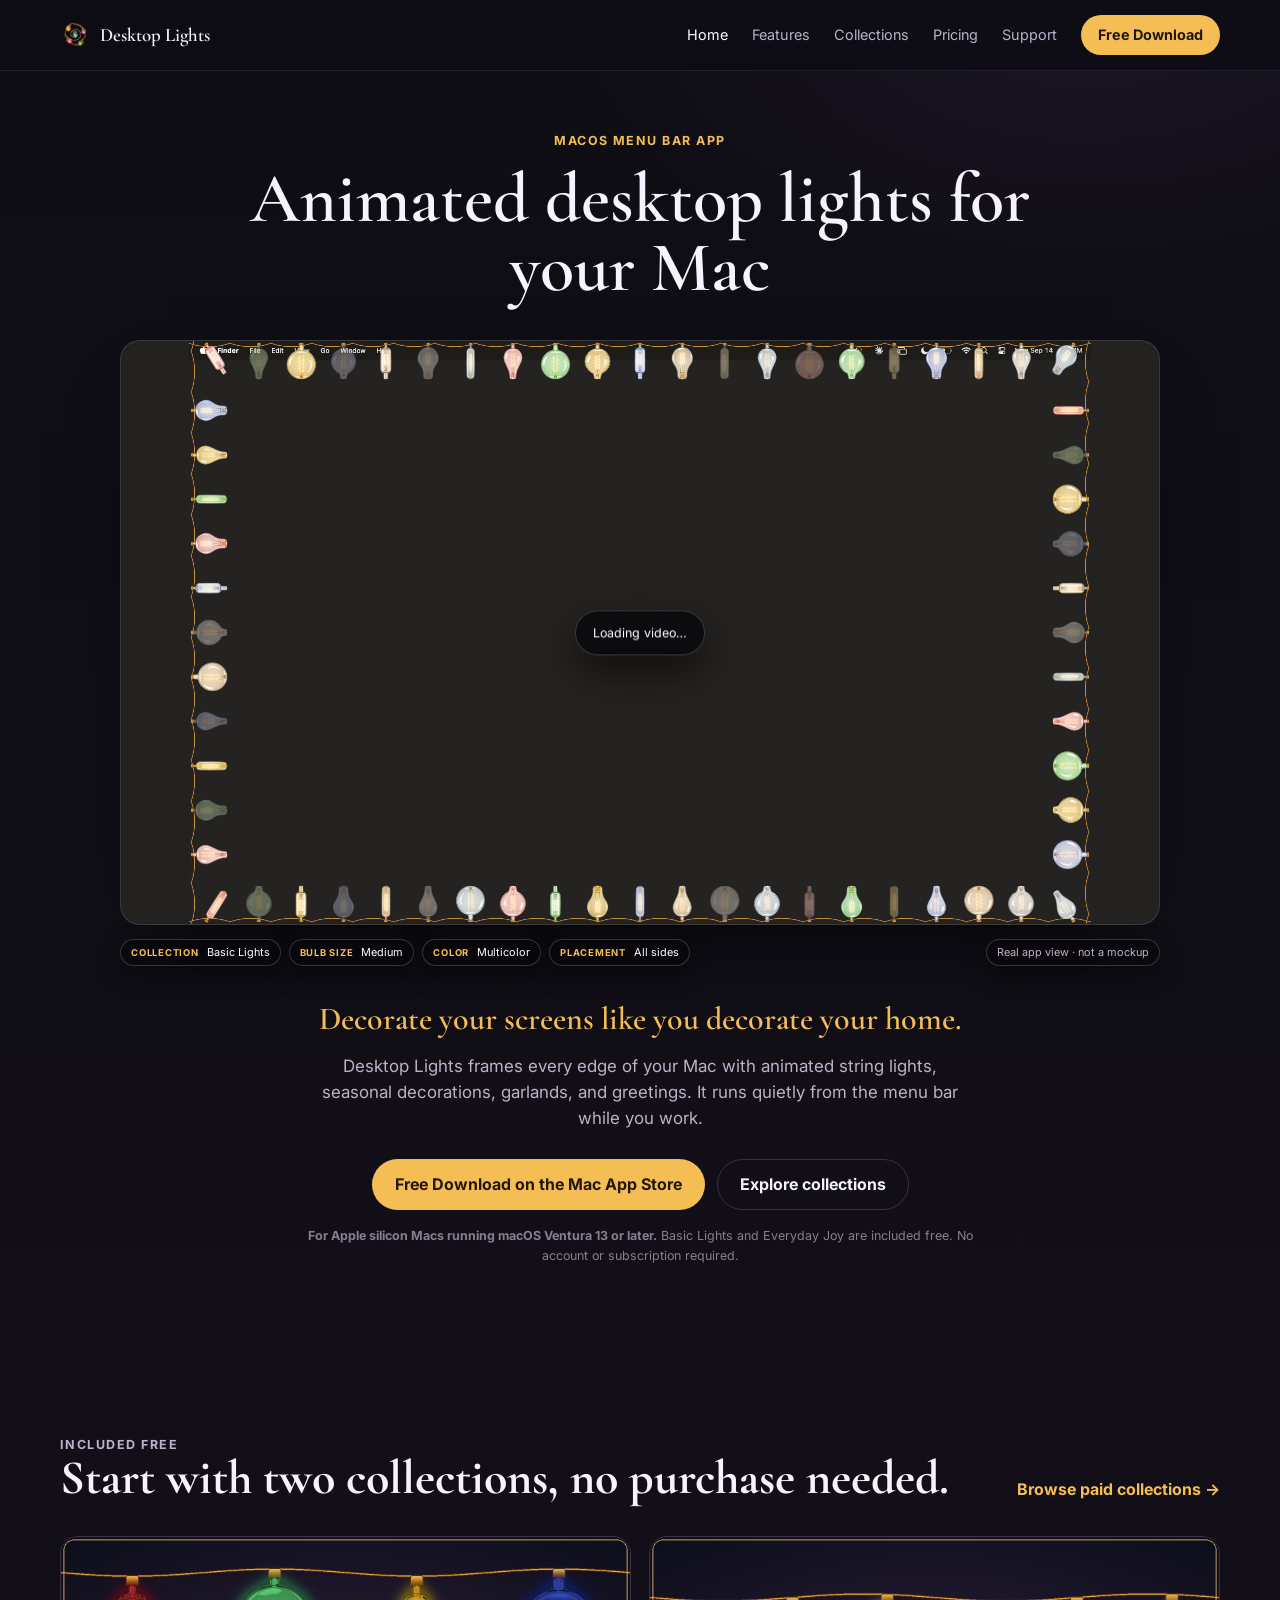
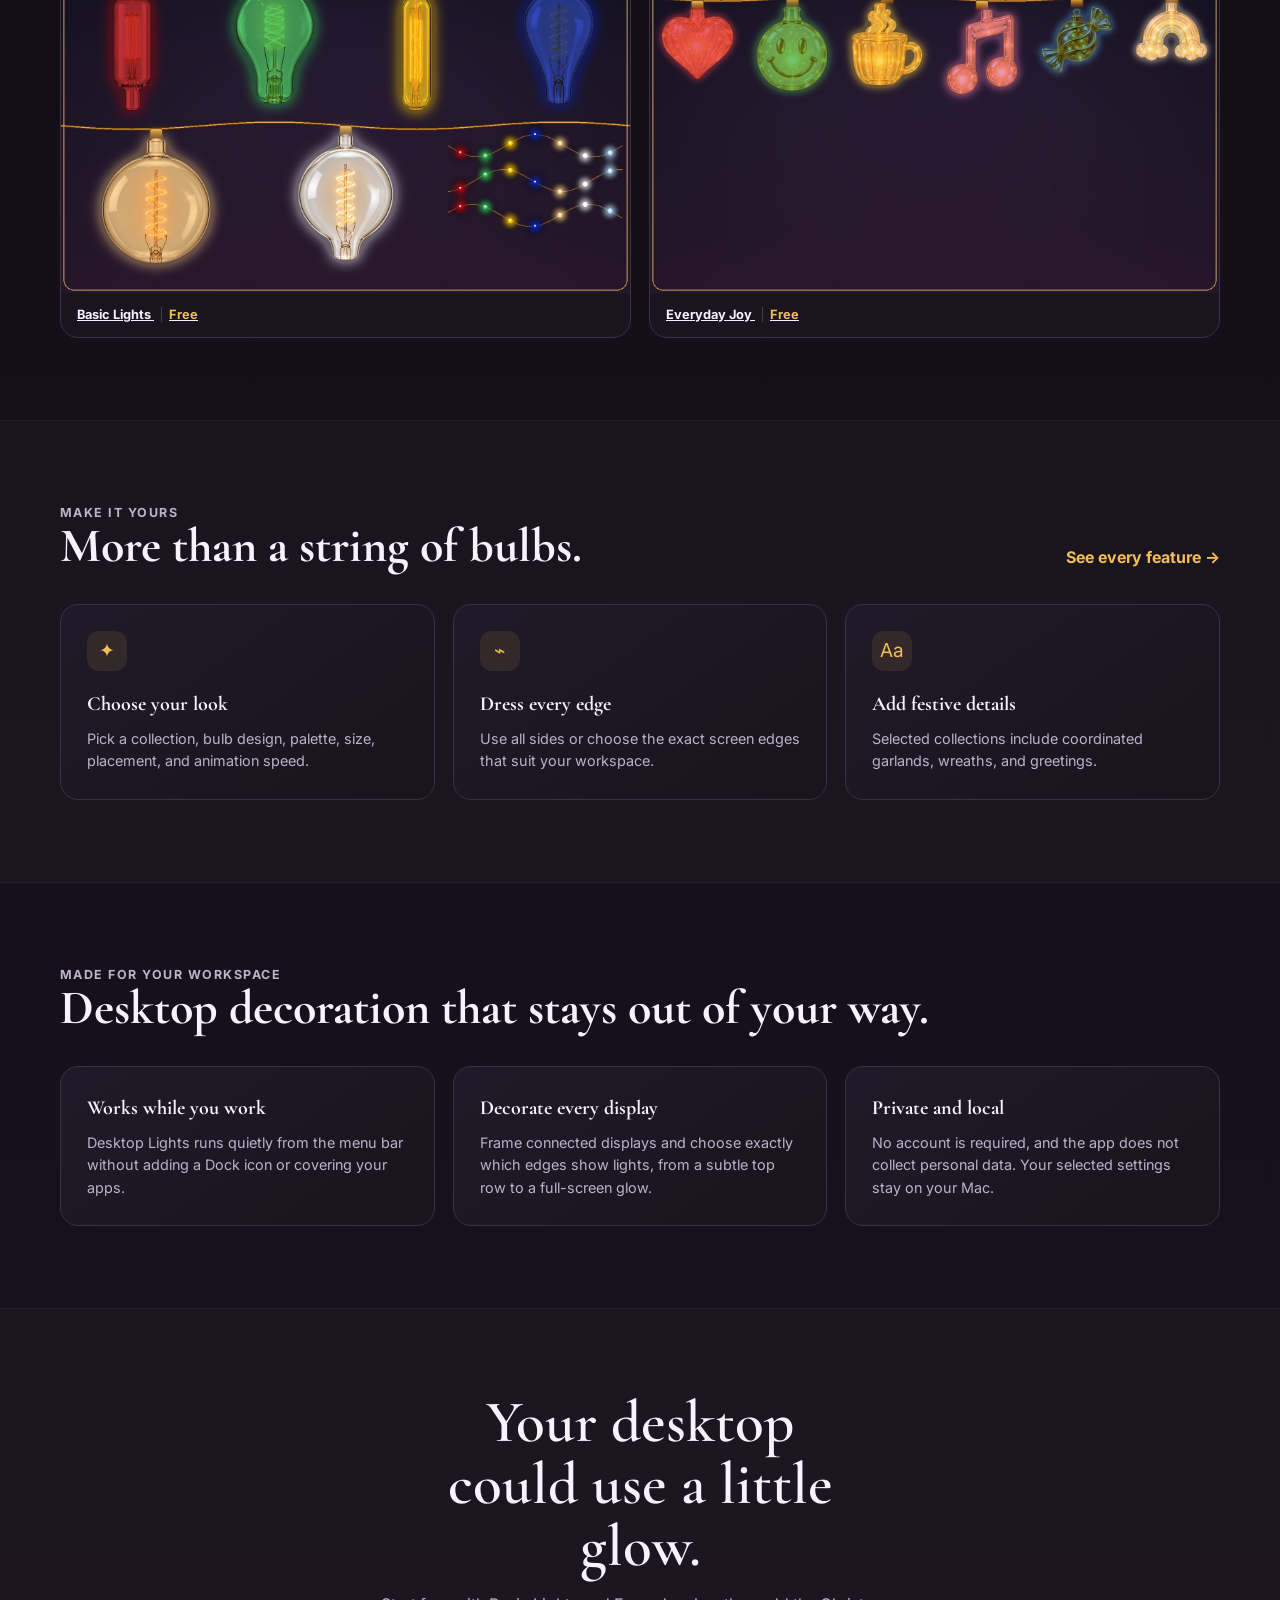
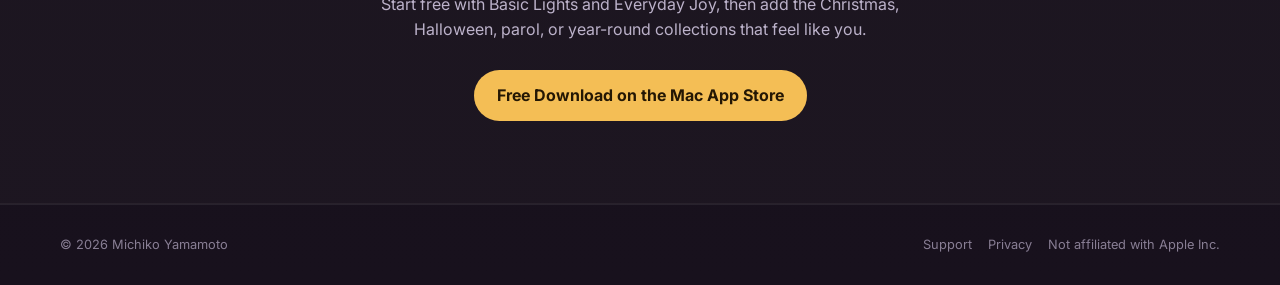
==== index.html @ 7ca9181d "Add files via upload" ====
<!doctype html><html lang="en"><head><meta charset="utf-8"><meta name="viewport" content="width=device-width,initial-scale=1"><link rel="icon" type="image/png" sizes="64x64" href="images/favicon.png?v=2"><link rel="apple-touch-icon" sizes="512x512" href="images/apple-touch-icon.png?v=2"><title>Desktop Lights for Mac — Animated String Lights</title><meta name="description" content="Add animated string lights, holiday decorations, garlands, and greetings to every edge of your Mac. Free on the Mac App Store."><link rel="canonical" href="https://astronomiku.github.io/desktoplights/"><meta property="og:type" content="website"><meta property="og:site_name" content="Desktop Lights"><meta property="og:title" content="Desktop Lights for Mac — Animated String Lights"><meta property="og:description" content="Decorate every edge of your Mac with animated lights, seasonal collections, garlands, and greetings."><meta property="og:url" content="https://astronomiku.github.io/desktoplights/"><meta property="og:image" content="https://astronomiku.github.io/desktoplights/images/marketing/hero-poster.jpg"><meta property="og:image:alt" content="Desktop Lights decorating the edges of a Mac display"><meta name="twitter:card" content="summary_large_image"><meta name="twitter:title" content="Desktop Lights for Mac"><meta name="twitter:description" content="Animated string lights and seasonal decorations for every edge of your Mac."><meta name="twitter:image" content="https://astronomiku.github.io/desktoplights/images/marketing/hero-poster.jpg"><link rel="preconnect" href="https://fonts.googleapis.com"><link rel="preconnect" href="https://fonts.gstatic.com" crossorigin><link href="https://fonts.googleapis.com/css2?family=Cormorant+Garamond:wght@500;600;700&family=Inter:wght@400;600;700&display=swap" rel="stylesheet"><link rel="stylesheet" href="css/site.css"><script type="application/ld+json">{"@context":"https://schema.org","@graph":[{"@type":"WebSite","@id":"https://astronomiku.github.io/desktoplights/#website","url":"https://astronomiku.github.io/desktoplights/","name":"Desktop Lights","description":"Animated desktop decorations for Mac"},{"@type":"SoftwareApplication","@id":"https://astronomiku.github.io/desktoplights/#app","name":"Desktop Lights","url":"https://astronomiku.github.io/desktoplights/","downloadUrl":"https://apps.apple.com/app/6809770698","applicationCategory":"UtilitiesApplication","applicationSubCategory":"Desktop customization","operatingSystem":"macOS 13.0 or later on Apple silicon","description":"A macOS menu bar app that decorates every edge of your display with animated string lights, seasonal collections, garlands, and greetings.","image":"https://astronomiku.github.io/desktoplights/images/apple-touch-icon.png","author":{"@type":"Person","name":"Michiko Yamamoto"},"offers":{"@type":"Offer","price":"0","priceCurrency":"USD","availability":"https://schema.org/InStock"},"featureList":["Animated string lights","Christmas and Halloween collections","Filipino parol decorations","Garlands and greetings","Multiple display support","Custom colors, sizes, placement, and animation"]}]}</script></head><body>
<header class="header"><nav class="wrap nav"><a class="brand" href="index.html">Desktop Lights</a><div class="nav-links"><a aria-current="page" href="index.html">Home</a><a href="features.html">Features</a><a href="collections.html">Collections</a><a href="pricing.html">Pricing</a><a href="support.html">Support</a><a class="nav-buy" href="https://apps.apple.com/app/6809770698" target="_blank" rel="noopener">Free Download</a></div></nav></header>
<main><section class="hero hero-simple"><div class="wrap"><div class="hero-heading"><p class="kicker">macOS menu bar app</p><h1>Animated desktop lights for your Mac</h1></div><div class="hero-screen hero-screen-wide hero-video-cover" data-hero-trigger role="button" tabindex="-1" aria-disabled="true" aria-busy="true" aria-label="Play the Desktop Lights for Mac video"><video class="hero-video" playsinline preload="auto" poster="images/marketing/basiclights-cover.png"><source src="videos/desktop-lights-reel.mp4" type="video/mp4"></video><span class="hero-loading" data-video-loading role="status">Loading video…</span><span class="hero-play" data-video-play aria-hidden="true"><b>▶</b><em>Play video</em></span></div><div class="hero-caption-row"><div class="hero-video-meta" aria-label="Displayed configuration"><span><strong>Collection</strong> Basic Lights</span><span><strong>Bulb size</strong> Medium</span><span><strong>Color</strong> Multicolor</span><span><strong>Placement</strong> All sides</span></div><span class="hero-real-view">Real app view · not a mockup</span></div><div class="hero-details"><p class="tagline">Decorate your screens like you decorate your home.</p><p class="lede">Desktop Lights frames every edge of your Mac with animated string lights, seasonal decorations, garlands, and greetings. It runs quietly from the menu bar while you work.</p><div class="actions"><a class="button primary" href="https://apps.apple.com/app/6809770698" target="_blank" rel="noopener">Free Download on the Mac App Store</a><a class="button" href="collections.html">Explore collections</a></div><p class="micro"><strong>For Apple silicon Macs running macOS Ventura 13 or later.</strong> Basic Lights and Everyday Joy are included free. No account or subscription required.</p></div></div></section>
<section class="section"><div class="wrap"><div class="section-head"><div><p class="kicker">Included free</p><h2>Start with two collections, no purchase needed.</h2></div><a class="text-link" href="collections.html">Browse paid collections →</a></div><div class="showcase-row two"><a class="showcase" href="pricing.html"><span class="showcase-media"><img src="images/showcases/basic-lights.jpg" alt="Basic Lights collection"></span><span class="showcase-label">Basic Lights <em>Free</em></span></a><a class="showcase" href="pricing.html"><span class="showcase-media"><img src="images/showcases/everyday-joy.jpg" alt="Everyday Joy collection"></span><span class="showcase-label">Everyday Joy <em>Free</em></span></a></div></div></section>
<section class="section alt"><div class="wrap"><div class="section-head"><div><p class="kicker">Make it yours</p><h2>More than a string of bulbs.</h2></div><a class="text-link" href="features.html">See every feature →</a></div><div class="feature-grid"><article class="feature"><div class="feature-icon">✦</div><h3>Choose your look</h3><p>Pick a collection, bulb design, palette, size, placement, and animation speed.</p></article><article class="feature"><div class="feature-icon">⌁</div><h3>Dress every edge</h3><p>Use all sides or choose the exact screen edges that suit your workspace.</p></article><article class="feature"><div class="feature-icon">Aa</div><h3>Add festive details</h3><p>Selected collections include coordinated garlands, wreaths, and greetings.</p></article></div></div></section>
<section class="section"><div class="wrap"><div class="section-head"><div><p class="kicker">Made for your workspace</p><h2>Desktop decoration that stays out of your way.</h2></div></div><div class="feature-grid"><article class="feature"><h3>Works while you work</h3><p>Desktop Lights runs quietly from the menu bar without adding a Dock icon or covering your apps.</p></article><article class="feature"><h3>Decorate every display</h3><p>Frame connected displays and choose exactly which edges show lights, from a subtle top row to a full-screen glow.</p></article><article class="feature"><h3>Private and local</h3><p>No account is required, and the app does not collect personal data. Your selected settings stay on your Mac.</p></article></div></div></section><section class="section alt closing"><div class="wrap"><h2>Your desktop could use a little glow.</h2><p>Start free with Basic Lights and Everyday Joy, then add the Christmas, Halloween, parol, or year-round collections that feel like you.</p><div class="actions"><a class="button primary" href="https://apps.apple.com/app/6809770698" target="_blank" rel="noopener">Free Download on the Mac App Store</a></div></div></section></main>
<div class="lightbox" data-lightbox hidden><div class="lightbox-backdrop" data-lightbox-close></div><div class="lightbox-inner"><button type="button" class="lightbox-close" data-lightbox-close aria-label="Close video">✕</button><video class="lightbox-video" controls loop playsinline poster="images/marketing/hero-poster.jpg"><source src="videos/desktop-lights-reel.mp4" type="video/mp4"></video></div></div>
<footer class="footer"><div class="wrap footer-inner"><span>© 2026 Michiko Yamamoto</span><div class="footer-links"><a href="support.html">Support</a><a href="privacy.html">Privacy</a><span>Not affiliated with Apple Inc.</span></div></div></footer><script src="js/site.js"></script></body></html>
---- css/site.css ----
:root{--bg:#0e0d14;--panel:#18151f;--panel2:#211a29;--line:#3b3044;--text:#f7f2ff;--muted:#bcb2ca;--faint:#887e94;--gold:#f4be55;--pink:#ef8ca6;--mint:#78dfbd;--serif:"Cormorant Garamond",Georgia,serif;--sans:"Inter",-apple-system,BlinkMacSystemFont,"Segoe UI",sans-serif}
*{box-sizing:border-box}html{scroll-behavior:smooth}body{margin:0;background:radial-gradient(800px 450px at 85% 0,#34214266,transparent 65%),linear-gradient(180deg,#0e0d14,#18111d);color:var(--text);font-family:var(--sans);line-height:1.55;-webkit-font-smoothing:antialiased}a{color:inherit}.wrap{width:min(1160px,calc(100% - 40px));margin:auto}
.header{position:sticky;top:0;z-index:20;background:#0e0d14e8;border-bottom:1px solid #ffffff14;backdrop-filter:blur(16px)}.nav{height:70px;display:flex;align-items:center;gap:28px}.brand{display:inline-flex;align-items:center;margin-right:auto;font:600 1.18rem var(--serif);text-decoration:none}.brand::before{content:"";display:inline-block;width:30px;height:30px;margin-right:10px;flex:none;background:url("../images/favicon.png") center/contain no-repeat}.nav-links{display:flex;gap:24px;align-items:center}.nav-links a{text-decoration:none;color:var(--muted);font-size:.9rem}.nav-links a:hover,.nav-links a[aria-current=page]{color:#fff}.nav-buy{padding:9px 17px;border-radius:999px;background:var(--gold);color:#231704!important;font-weight:700}
.hero{padding:64px 0 84px}.hero-grid{display:grid;grid-template-columns:1fr 1.05fr;gap:min(6vw,64px);align-items:center}.hero-copy{max-width:520px}.hero-copy h1{font-size:clamp(2.6rem,5vw,4.4rem)}.hero-copy .tagline{margin:20px 0 18px}.hero-copy .lede{margin:0}.hero-copy .actions{justify-content:flex-start}.hero-screen-col{display:flex;flex-direction:column;align-items:center;gap:14px}.hero-screen{position:relative;overflow:hidden;border:1px solid #ffffff1c;border-radius:20px;background:#151319;box-shadow:0 38px 90px -52px #000;aspect-ratio:16/9;width:100%;cursor:pointer}.hero-screen:hover{box-shadow:0 38px 90px -52px #000,0 0 0 2px #f4be5560}.hero-video{display:block;width:100%;height:100%;object-fit:cover}.hero-expand{position:absolute;bottom:14px;right:14px;width:36px;height:36px;border-radius:50%;background:#000000a3;border:1px solid #ffffff30;color:#fff;display:grid;place-items:center;font-size:1.05rem;opacity:.88;transition:opacity .2s,transform .2s}.hero-screen:hover .hero-expand{opacity:1;transform:scale(1.08)}.lightbox{position:fixed;inset:0;z-index:80;display:flex;align-items:center;justify-content:center;padding:24px}.lightbox[hidden]{display:none}.lightbox-backdrop{position:absolute;inset:0;background:#05040ae3;backdrop-filter:blur(3px)}.lightbox-inner{position:relative;z-index:1;width:min(94vw,1140px)}.lightbox-video{display:block;width:100%;aspect-ratio:16/9;border-radius:18px;box-shadow:0 50px 120px -40px #000;background:#000}.lightbox-close{position:absolute;top:12px;right:12px;z-index:2;width:38px;height:38px;border-radius:50%;border:1px solid #ffffff30;background:#000000b0;color:#fff;font-size:1.05rem;cursor:pointer;display:grid;place-items:center}.lightbox-close:hover{border-color:#f4be5560}.hero-reveal{margin:0;text-align:center;color:var(--gold);font:600 clamp(1.1rem,2.4vw,1.55rem)/1.3 var(--serif);opacity:0;transform:translateY(10px);animation:heroRevealIn .7s ease forwards}.hero-reveal-top{animation-delay:.3s}.hero-reveal-bottom{animation-delay:1.3s}@keyframes heroRevealIn{to{opacity:1;transform:translateY(0)}}.hero-simple{padding:60px 0 88px}.hero-heading{text-align:center;max-width:900px;margin:0 auto 38px}.hero .hero-heading h1{font-size:clamp(2.7rem,5.5vw,4.7rem)}.hero-screen-wide{width:min(100%,1040px);margin:0 auto}.hero-details{max-width:760px;margin:34px auto 0;text-align:center}.hero-details .tagline{max-width:none;margin:0 0 14px}.hero-details .lede{margin:0 auto}.hero-details .micro{max-width:680px;margin:16px auto 0}.hero-video-cover{cursor:default;background:#232220 url("../images/marketing/basiclights-cover.png") center/contain no-repeat}.hero-video-cover.video-ready{cursor:pointer}.hero-video-cover .hero-video{opacity:0;object-fit:contain;background:transparent}.hero-caption-row{display:flex;align-items:center;justify-content:space-between;gap:14px;width:min(100%,1040px);margin:14px auto 0}.hero-video-meta{display:flex;align-items:center;gap:8px;flex-wrap:wrap}.hero-video-meta span,.hero-real-view{padding:7px 10px;border:1px solid #ffffff2e;border-radius:999px;background:#09080cbd;box-shadow:0 8px 24px #0006;color:#fff;font-size:.68rem;line-height:1;backdrop-filter:blur(10px)}.hero-video-meta strong{margin-right:5px;color:var(--gold);font-size:.59rem;letter-spacing:.08em;text-transform:uppercase}.hero-real-view{flex:none;color:var(--muted)}.hero-loading,.hero-play{position:absolute;left:50%;top:50%;z-index:3;transform:translate(-50%,-50%);display:flex;align-items:center;gap:10px;padding:12px 17px;border:1px solid #ffffff30;border-radius:999px;background:#09080cdb;color:#fff;box-shadow:0 16px 42px #0009;backdrop-filter:blur(12px)}.hero-loading{font-size:.78rem}.hero-play{opacity:0;pointer-events:none;transition:opacity .25s,transform .25s}.hero-play b{display:grid;place-items:center;width:31px;height:31px;border-radius:50%;background:var(--gold);color:#241704;font-size:.8rem;padding-left:2px}.hero-play em{font-style:normal;font-size:.82rem;font-weight:700}.hero-video-cover.video-ready .hero-loading{opacity:0;pointer-events:none}.hero-video-cover.video-ready .hero-play{opacity:1}.hero-video-cover.video-ready:hover .hero-play{transform:translate(-50%,-50%) scale(1.05)}.kicker{margin:0 0 14px;color:var(--gold);font-size:.78rem;font-weight:700;letter-spacing:.12em;text-transform:uppercase}.hero h1,.page-hero h1{margin:0;font:600 clamp(3rem,7vw,5.6rem)/.98 var(--serif)}.tagline{max-width:25ch;margin:20px auto 18px;color:var(--gold);font:600 clamp(1.35rem,3vw,2rem)/1.2 var(--serif)}.lede{max-width:58ch;margin:0 auto;color:var(--muted);font-size:1.06rem}.actions{display:flex;justify-content:center;gap:12px;margin-top:28px;flex-wrap:wrap}.button{display:inline-flex;align-items:center;justify-content:center;padding:12px 22px;border:1px solid var(--line);border-radius:999px;text-decoration:none;font-weight:700}.button.primary{border-color:transparent;background:var(--gold);color:#241704}.button:hover{transform:translateY(-1px)}.micro{margin:13px 0 0;color:var(--faint);font-size:.78rem}
.trust{padding:0 0 78px}.trust-grid{display:grid;grid-template-columns:repeat(4,1fr);gap:1px;overflow:hidden;border:1px solid var(--line);border-radius:18px;background:var(--line)}.trust-item{padding:24px;background:#17141d}.trust-item strong{display:block;margin-bottom:5px;font-family:var(--serif);font-size:1.12rem}.trust-item span{color:var(--muted);font-size:.88rem}
.section{padding:82px 0}.section.alt{background:#ffffff05;border-block:1px solid #ffffff0c}.section-head{display:flex;justify-content:space-between;gap:30px;align-items:end;margin-bottom:34px}.section-head h2,.page-hero h1{font-family:var(--serif)}.section-head h2{margin:0;font-size:clamp(2rem,4vw,3rem);line-height:1}.section-head p{max-width:55ch;margin:0;color:var(--muted)}.text-link{color:var(--gold);font-weight:700;text-decoration:none;white-space:nowrap}
.feature-grid{display:grid;grid-template-columns:repeat(3,1fr);gap:18px}.feature{padding:26px;border:1px solid var(--line);border-radius:18px;background:linear-gradient(145deg,#201a28,#17141c)}.feature-icon{display:grid;place-items:center;width:40px;height:40px;margin-bottom:18px;border-radius:12px;background:#f4be5518;color:var(--gold);font-size:1.2rem}.feature h3{margin:0 0 8px;font-family:var(--serif);font-size:1.25rem}.feature p{margin:0;color:var(--muted);font-size:.9rem}
.feature-visuals{padding-top:28px}.visual-feature{display:grid;grid-template-columns:minmax(260px,.8fr) minmax(0,1.35fr);align-items:center;gap:clamp(28px,6vw,72px);margin-bottom:28px;padding:clamp(24px,4vw,46px);overflow:hidden;border:1px solid var(--line);border-radius:24px;background:linear-gradient(145deg,#211a29,#15131a)}.visual-feature.reverse{grid-template-columns:minmax(0,1.35fr) minmax(260px,.8fr);margin-top:28px;margin-bottom:0}.visual-copy h2,.visual-card h2{margin:0;font:600 clamp(1.8rem,3.5vw,3rem)/1.05 var(--serif)}.visual-copy>p:last-child,.visual-card div>p:last-child{margin:16px 0 0;color:var(--muted)}.visual-image{margin:0;overflow:hidden;border:1px solid #ffffff20;border-radius:18px;background:#111}.visual-image img{display:block;width:100%;aspect-ratio:16/10;object-fit:cover}.visual-pair{display:grid;grid-template-columns:1fr 1fr;gap:28px}.visual-card{overflow:hidden;border:1px solid var(--line);border-radius:22px;background:var(--panel)}.visual-card>img{display:block;width:100%;aspect-ratio:8/5;object-fit:cover}.visual-card>div{padding:26px}.visual-card h2{font-size:clamp(1.55rem,2.5vw,2.15rem)}
.showcase-row{display:grid;grid-template-columns:repeat(3,1fr);gap:18px}.showcase-row.two{grid-template-columns:repeat(2,1fr)}.showcase{display:block;overflow:hidden;border:1px solid var(--line);border-radius:18px;background:var(--panel)}.showcase-media{display:block;aspect-ratio:8/5;overflow:hidden}.showcase-media img{width:100%;height:100%;object-fit:cover;transition:.3s}.showcase:hover .showcase-media img{transform:scale(1.025);filter:brightness(1.08)}.showcase-label{display:block;padding:12px 16px;font-size:.8rem;font-weight:700}.showcase-label em{margin-left:7px;padding-left:7px;border-left:1px solid #ffffff2e;color:var(--gold);font-style:normal;font-weight:700}
.closing{text-align:center}.closing h2{max-width:16ch;margin:0 auto 15px;font:600 clamp(2.2rem,5vw,3.7rem)/1.05 var(--serif)}.closing p{max-width:52ch;margin:auto;color:var(--muted)}
.page-hero{padding:88px 0 58px;text-align:center}.page-hero h1{font-size:clamp(2.8rem,6vw,4.8rem)}.page-hero .lede{margin-top:18px}.video-section{padding:0 0 72px}.video-feature{display:grid;grid-template-columns:minmax(240px,.7fr) minmax(0,1.3fr);align-items:center;gap:clamp(28px,5vw,64px);padding:clamp(24px,4vw,42px);border:1px solid var(--line);border-radius:24px;background:linear-gradient(145deg,#211a29,#15131a)}.video-feature.reverse{grid-template-columns:minmax(0,1.3fr) minmax(240px,.7fr)}.video-feature.reverse .video-copy{order:2}.video-copy h2{margin:0;font:600 clamp(1.8rem,3.5vw,3rem)/1.05 var(--serif)}.video-copy>p:last-child{margin:16px 0 0;color:var(--muted)}.marketing-video{display:block;width:100%;aspect-ratio:16/9;border:1px solid #ffffff20;border-radius:18px;background:#09080c;box-shadow:0 30px 70px -45px #000}.collection-grid{display:grid;grid-template-columns:repeat(3,1fr);gap:20px}.collection-card{overflow:hidden;border:1px solid var(--line);border-radius:18px;background:var(--panel);transition:transform .25s ease,border-color .25s ease,box-shadow .25s ease}.collection-card:hover{transform:translateY(-4px);border-color:#f4be5560;box-shadow:0 24px 50px -32px #000}.collection-card img{display:block;width:100%;aspect-ratio:8/5;object-fit:cover}.card-copy{padding:20px}.card-top{display:flex;align-items:start;justify-content:space-between;gap:10px}.card-copy h2,.card-copy h3{margin:0;font:600 1.3rem var(--serif)}.card-copy p{margin:10px 0 0;color:var(--muted);font-size:.88rem}.card-bottom{display:flex;align-items:center;justify-content:space-between;gap:10px;margin-top:16px;padding-top:14px;border-top:1px solid var(--line)}.card-bottom .price{font:700 1rem var(--serif);color:var(--text)}.bundle-hint{color:var(--pink);font-size:.76rem;font-weight:700;text-decoration:none}.bundle-hint:hover{text-decoration:underline}.pill{flex:none;padding:4px 8px;border-radius:999px;background:#f4be5518;color:var(--gold);font-size:.64rem;font-weight:700;text-transform:uppercase}.pill.free{background:#78dfbd18;color:var(--mint)}.pill.bundle{background:#ef8ca618;color:var(--pink)}
.pricing-grid{display:grid;grid-template-columns:repeat(3,1fr);gap:20px}.price-card{display:flex;flex-direction:column;padding:28px;border:1px solid var(--line);border-radius:20px;background:var(--panel);transition:transform .25s ease,box-shadow .25s ease}.price-card:hover{transform:translateY(-4px)}.price-card.featured{border-color:#f4be5575;background:linear-gradient(150deg,#2b221d,#201823);box-shadow:0 20px 60px -42px var(--gold)}.price-card.featured:hover{box-shadow:0 26px 70px -38px var(--gold)}.price-list{margin-top:36px;padding:0;border:1px solid var(--line);border-radius:20px;background:var(--panel);list-style:none;overflow:hidden}.price-list li{display:flex;align-items:baseline;justify-content:space-between;gap:16px;padding:15px 26px;border-top:1px solid var(--line);font-size:.92rem}.price-list li:first-child{border-top:0}.price-list .item-name{color:var(--text);font-weight:600}.price-list .item-note{margin-left:10px;color:var(--faint);font-weight:400;font-size:.82rem}.price-list .item-price{flex:none;font-family:var(--serif);font-weight:700;color:var(--gold)}.price-list li.bundle-row .item-price{color:var(--pink)}.price-list-head{display:flex;align-items:baseline;justify-content:space-between;gap:16px;margin:0 0 14px}.price-list-head h2{margin:0;font-family:var(--serif);font-size:1.4rem}.price-list-head span{color:var(--faint);font-size:.85rem}.price-card .pill{align-self:flex-start}.price-card h2{margin:18px 0 6px;font:600 1.55rem var(--serif)}.price-card>p{margin:0;color:var(--muted)}.price-card ul{padding:0;margin:22px 0 26px;list-style:none}.price-card li{padding:7px 0;color:var(--muted);font-size:.9rem}.price-card li::before{content:"✓";margin-right:9px;color:var(--mint)}.price-card .button{margin-top:auto}.pricing-note{max-width:760px;margin:30px auto 0;color:var(--faint);font-size:.85rem;text-align:center}
.support-grid{display:grid;grid-template-columns:.8fr 1.2fr;gap:28px}.support-card,.faq{padding:28px;border:1px solid var(--line);border-radius:20px;background:var(--panel)}.support-card h2,.faq h2{margin-top:0;font-family:var(--serif)}.support-card p,.faq p{color:var(--muted)}details{padding:16px 0;border-top:1px solid var(--line)}details:first-of-type{border-top:0}summary{cursor:pointer;font-weight:700}details p{margin-bottom:0;font-size:.9rem}
.legal{max-width:790px;margin:0 auto;padding:72px 0 100px}.legal-card{padding:clamp(28px,6vw,60px);border:1px solid var(--line);border-radius:22px;background:var(--panel)}.legal h1{margin:0;font:600 clamp(2.4rem,6vw,4rem)/1 var(--serif)}.legal h2{margin:32px 0 8px;font-family:var(--serif)}.legal p,.legal li{color:var(--muted)}.legal a{color:var(--gold)}
.footer{padding:30px 0;border-top:1px solid #ffffff12}.footer-inner{display:flex;justify-content:space-between;gap:20px;color:var(--faint);font-size:.8rem}.footer-links{display:flex;gap:16px}.footer a{text-decoration:none}.footer a:hover{color:var(--gold)}
@media(max-width:850px){.nav-links a:not(.nav-buy){display:none}.hero-grid,.video-feature,.video-feature.reverse{grid-template-columns:1fr}.video-feature.reverse .video-copy{order:0}.hero-copy{max-width:none}.trust-grid{grid-template-columns:repeat(2,1fr)}.feature-grid,.collection-grid,.pricing-grid{grid-template-columns:repeat(2,1fr)}.visual-feature,.visual-feature.reverse{grid-template-columns:1fr}.visual-feature.reverse .visual-image{order:2}.showcase-row{grid-template-columns:1fr 1fr}.support-grid{grid-template-columns:1fr}}
@media(max-width:560px){.hero-caption-row{align-items:flex-start;flex-direction:column}.hero-video-meta{gap:4px}.hero-video-meta span{padding:5px 7px;font-size:.55rem}.hero-video-meta strong{display:none}.hero-real-view{font-size:.56rem}.wrap{width:min(100% - 24px,1160px)}.hero{padding-top:20px}.hero-screen{border-radius:16px}.hero-copy h1{font-size:2.6rem}.trust-grid,.feature-grid,.collection-grid,.pricing-grid,.showcase-row,.visual-pair{grid-template-columns:1fr}.visual-feature{padding:20px}.visual-card>div{padding:22px}.section-head{align-items:start;flex-direction:column}.footer-inner,.footer-links{flex-direction:column}.footer-links{gap:5px}}
@media(prefers-reduced-motion:reduce){*{scroll-behavior:auto!important;transition:none!important}}
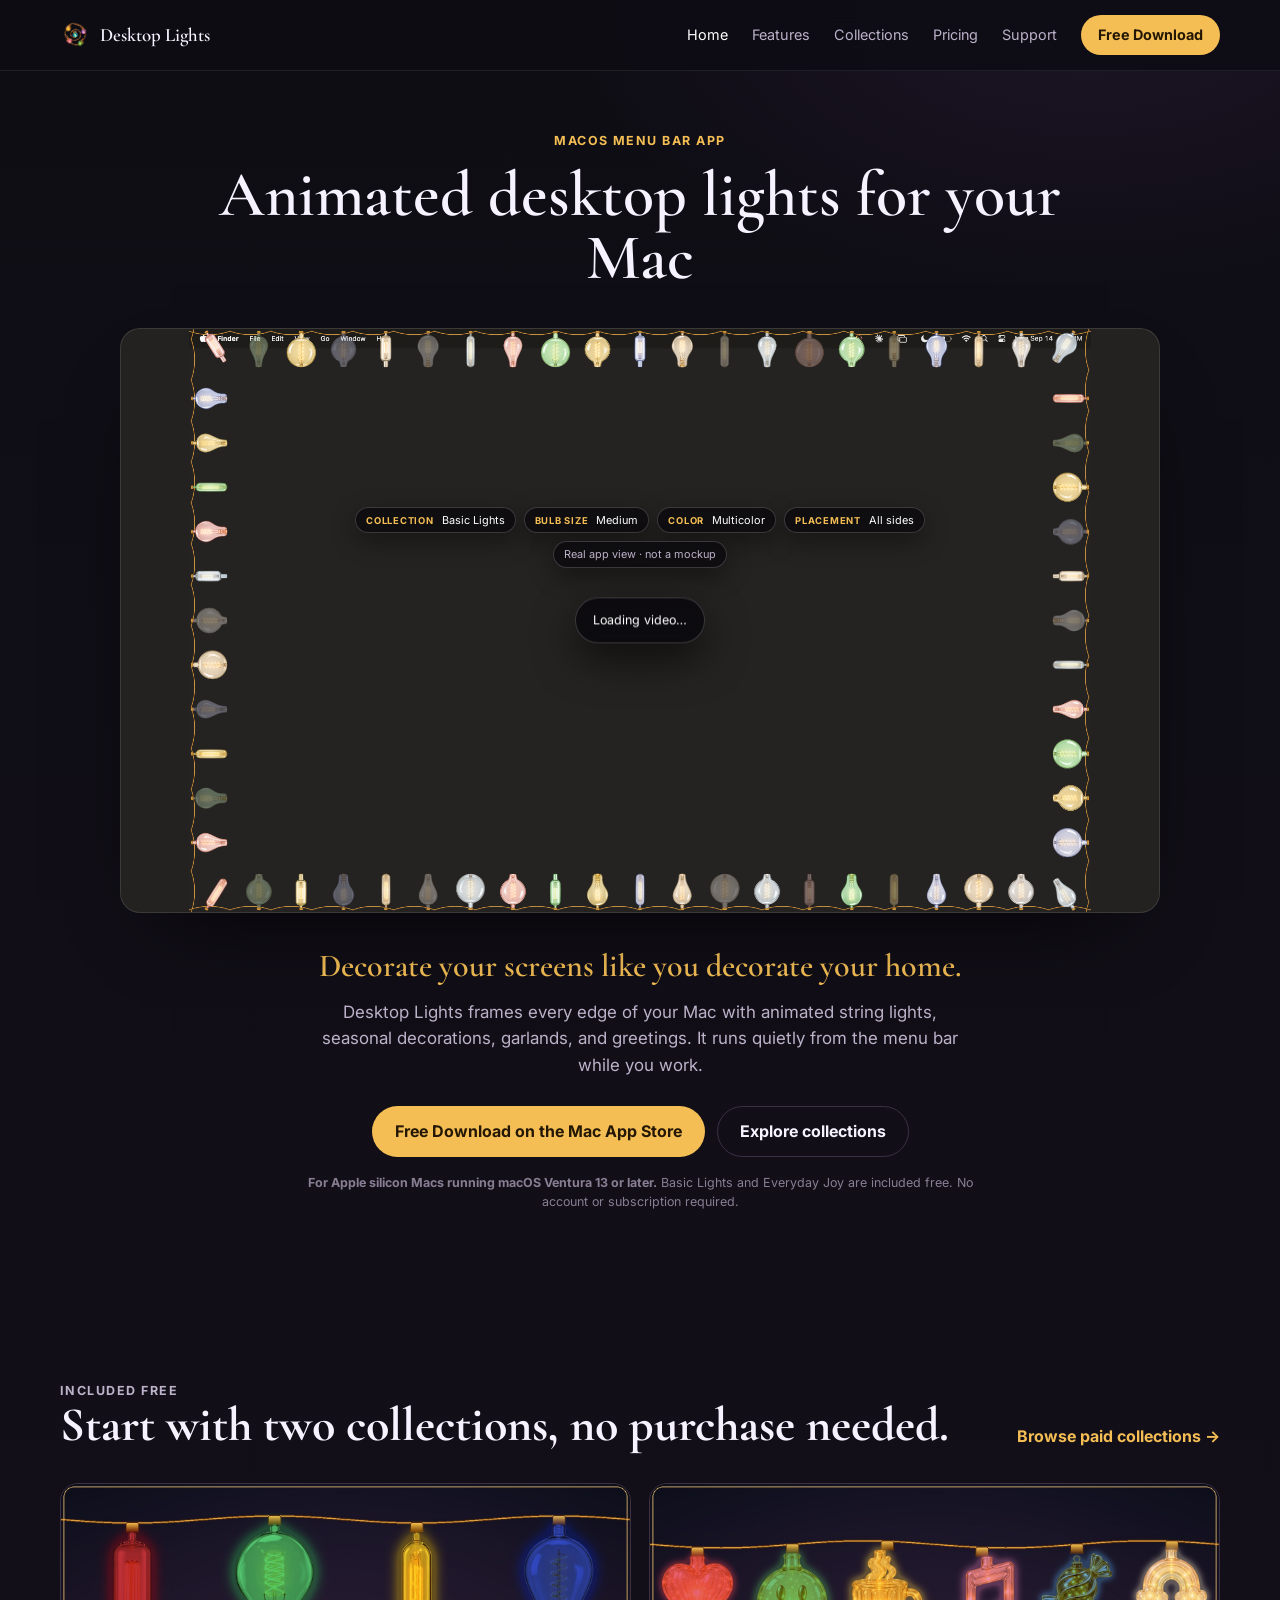
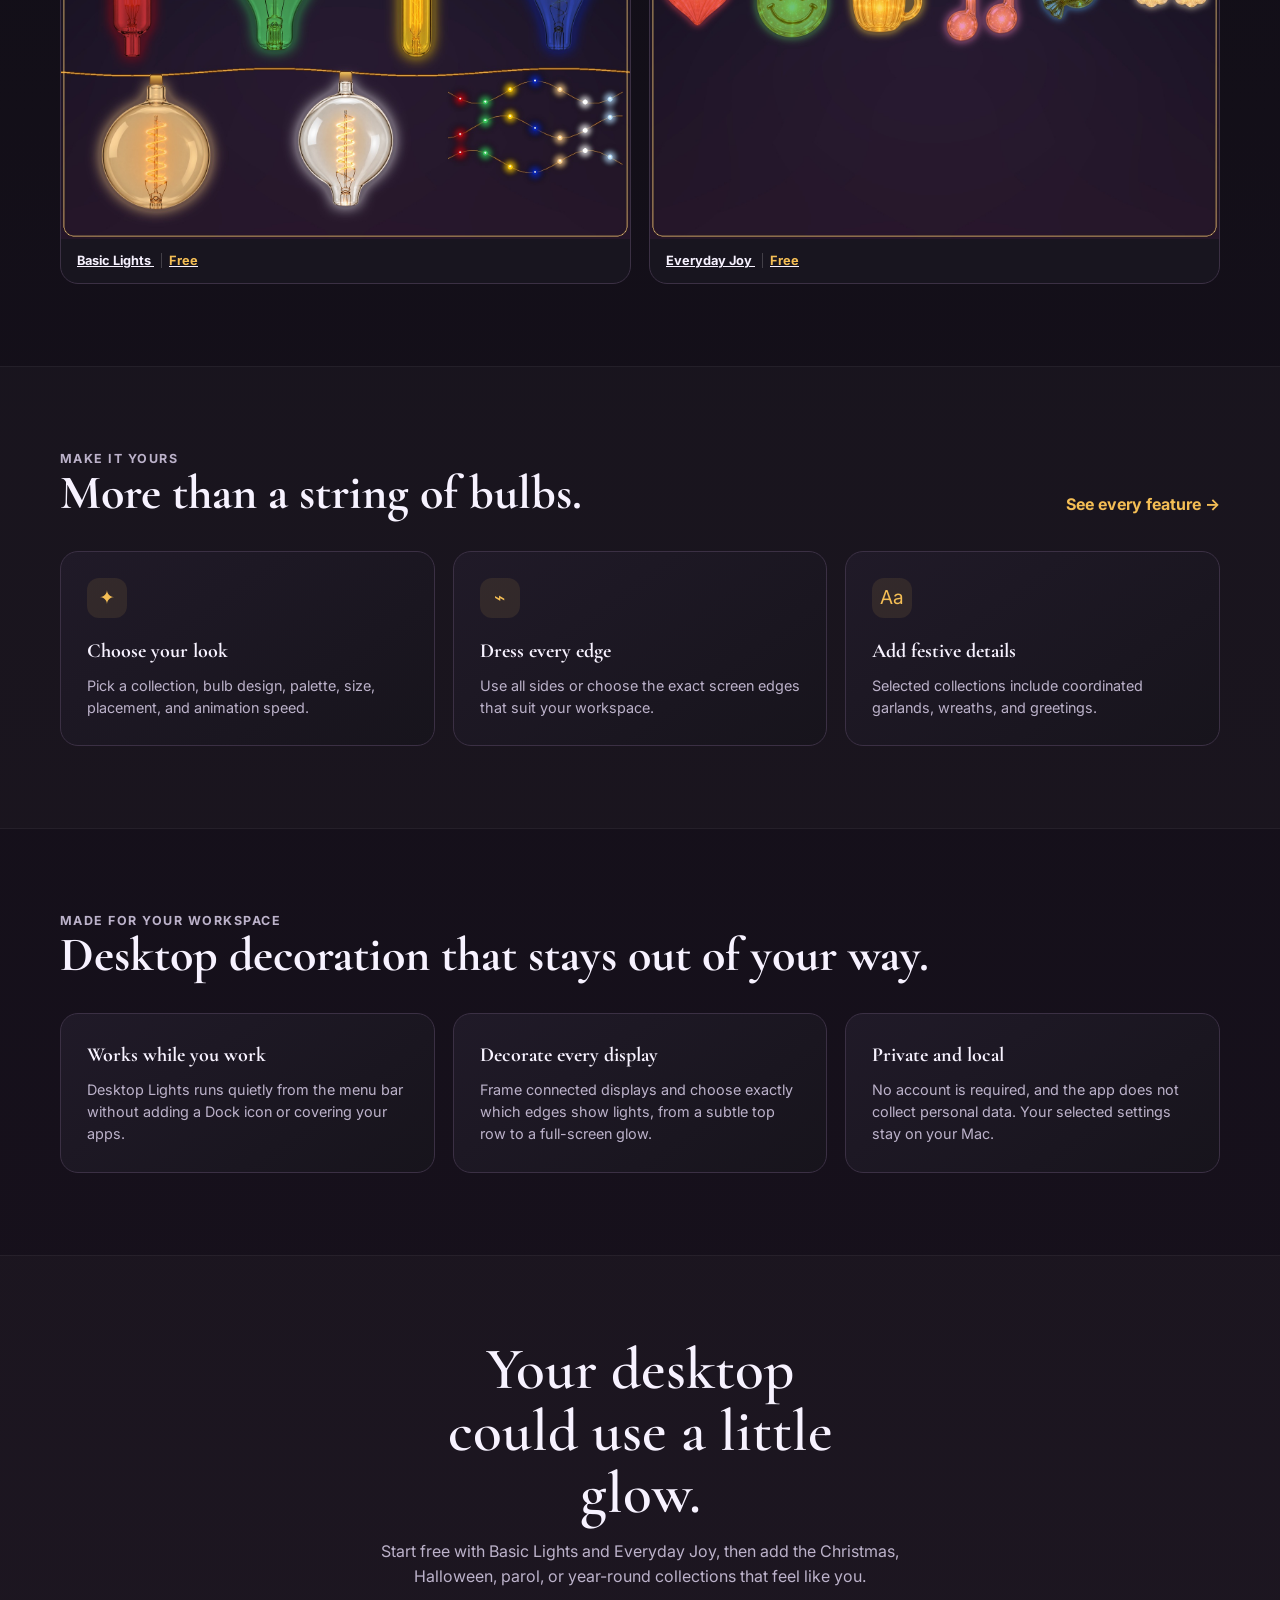
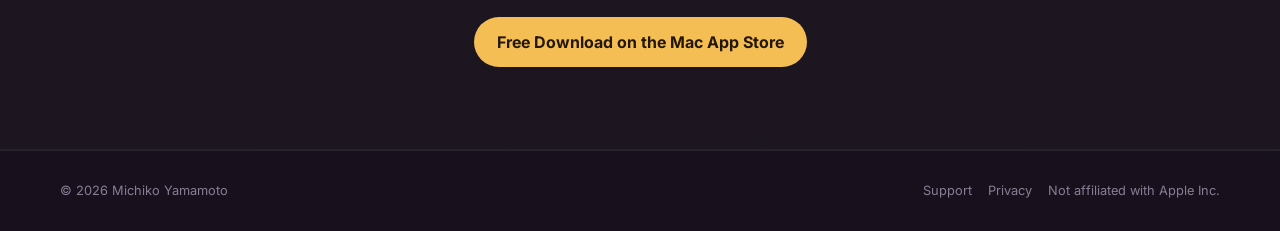
==== commit 938fcfc4: "Add files via upload" ====
--- a/index.html
+++ b/index.html
@@ -1,6 +1,6 @@
 <!doctype html><html lang="en"><head><meta charset="utf-8"><meta name="viewport" content="width=device-width,initial-scale=1"><link rel="icon" type="image/png" sizes="64x64" href="images/favicon.png?v=2"><link rel="apple-touch-icon" sizes="512x512" href="images/apple-touch-icon.png?v=2"><title>Desktop Lights for Mac — Animated String Lights</title><meta name="description" content="Add animated string lights, holiday decorations, garlands, and greetings to every edge of your Mac. Free on the Mac App Store."><link rel="canonical" href="https://astronomiku.github.io/desktoplights/"><meta property="og:type" content="website"><meta property="og:site_name" content="Desktop Lights"><meta property="og:title" content="Desktop Lights for Mac — Animated String Lights"><meta property="og:description" content="Decorate every edge of your Mac with animated lights, seasonal collections, garlands, and greetings."><meta property="og:url" content="https://astronomiku.github.io/desktoplights/"><meta property="og:image" content="https://astronomiku.github.io/desktoplights/images/marketing/hero-poster.jpg"><meta property="og:image:alt" content="Desktop Lights decorating the edges of a Mac display"><meta name="twitter:card" content="summary_large_image"><meta name="twitter:title" content="Desktop Lights for Mac"><meta name="twitter:description" content="Animated string lights and seasonal decorations for every edge of your Mac."><meta name="twitter:image" content="https://astronomiku.github.io/desktoplights/images/marketing/hero-poster.jpg"><link rel="preconnect" href="https://fonts.googleapis.com"><link rel="preconnect" href="https://fonts.gstatic.com" crossorigin><link href="https://fonts.googleapis.com/css2?family=Cormorant+Garamond:wght@500;600;700&family=Inter:wght@400;600;700&display=swap" rel="stylesheet"><link rel="stylesheet" href="css/site.css"><script type="application/ld+json">{"@context":"https://schema.org","@graph":[{"@type":"WebSite","@id":"https://astronomiku.github.io/desktoplights/#website","url":"https://astronomiku.github.io/desktoplights/","name":"Desktop Lights","description":"Animated desktop decorations for Mac"},{"@type":"SoftwareApplication","@id":"https://astronomiku.github.io/desktoplights/#app","name":"Desktop Lights","url":"https://astronomiku.github.io/desktoplights/","downloadUrl":"https://apps.apple.com/app/6809770698","applicationCategory":"UtilitiesApplication","applicationSubCategory":"Desktop customization","operatingSystem":"macOS 13.0 or later on Apple silicon","description":"A macOS menu bar app that decorates every edge of your display with animated string lights, seasonal collections, garlands, and greetings.","image":"https://astronomiku.github.io/desktoplights/images/apple-touch-icon.png","author":{"@type":"Person","name":"Michiko Yamamoto"},"offers":{"@type":"Offer","price":"0","priceCurrency":"USD","availability":"https://schema.org/InStock"},"featureList":["Animated string lights","Christmas and Halloween collections","Filipino parol decorations","Garlands and greetings","Multiple display support","Custom colors, sizes, placement, and animation"]}]}</script></head><body>
 <header class="header"><nav class="wrap nav"><a class="brand" href="index.html">Desktop Lights</a><div class="nav-links"><a aria-current="page" href="index.html">Home</a><a href="features.html">Features</a><a href="collections.html">Collections</a><a href="pricing.html">Pricing</a><a href="support.html">Support</a><a class="nav-buy" href="https://apps.apple.com/app/6809770698" target="_blank" rel="noopener">Free Download</a></div></nav></header>
-<main><section class="hero hero-simple"><div class="wrap"><div class="hero-heading"><p class="kicker">macOS menu bar app</p><h1>Animated desktop lights for your Mac</h1></div><div class="hero-screen hero-screen-wide hero-video-cover" data-hero-trigger role="button" tabindex="-1" aria-disabled="true" aria-busy="true" aria-label="Play the Desktop Lights for Mac video"><video class="hero-video" playsinline preload="auto" poster="images/marketing/basiclights-cover.png"><source src="videos/desktop-lights-reel.mp4" type="video/mp4"></video><span class="hero-loading" data-video-loading role="status">Loading video…</span><span class="hero-play" data-video-play aria-hidden="true"><b>▶</b><em>Play video</em></span></div><div class="hero-caption-row"><div class="hero-video-meta" aria-label="Displayed configuration"><span><strong>Collection</strong> Basic Lights</span><span><strong>Bulb size</strong> Medium</span><span><strong>Color</strong> Multicolor</span><span><strong>Placement</strong> All sides</span></div><span class="hero-real-view">Real app view · not a mockup</span></div><div class="hero-details"><p class="tagline">Decorate your screens like you decorate your home.</p><p class="lede">Desktop Lights frames every edge of your Mac with animated string lights, seasonal decorations, garlands, and greetings. It runs quietly from the menu bar while you work.</p><div class="actions"><a class="button primary" href="https://apps.apple.com/app/6809770698" target="_blank" rel="noopener">Free Download on the Mac App Store</a><a class="button" href="collections.html">Explore collections</a></div><p class="micro"><strong>For Apple silicon Macs running macOS Ventura 13 or later.</strong> Basic Lights and Everyday Joy are included free. No account or subscription required.</p></div></div></section>
+<main><section class="hero hero-simple"><div class="wrap"><div class="hero-heading"><p class="kicker">macOS menu bar app</p><h1>Animated desktop lights for your Mac</h1></div><div class="hero-screen hero-screen-wide hero-video-cover" data-hero-trigger role="button" tabindex="-1" aria-disabled="true" aria-busy="true" aria-label="Play the Desktop Lights for Mac video"><video class="hero-video" playsinline preload="auto" poster="images/marketing/basiclights-cover.png"><source src="videos/desktop-lights-reel.mp4" type="video/mp4"></video><div class="hero-center-info"><div class="hero-video-meta" aria-label="Displayed configuration"><span><strong>Collection</strong> Basic Lights</span><span><strong>Bulb size</strong> Medium</span><span><strong>Color</strong> Multicolor</span><span><strong>Placement</strong> All sides</span></div><span class="hero-real-view">Real app view · not a mockup</span></div><span class="hero-loading" data-video-loading role="status">Loading video…</span><span class="hero-play" data-video-play aria-hidden="true"><b>▶</b><em>Play video</em></span></div><div class="hero-details"><p class="tagline">Decorate your screens like you decorate your home.</p><p class="lede">Desktop Lights frames every edge of your Mac with animated string lights, seasonal decorations, garlands, and greetings. It runs quietly from the menu bar while you work.</p><div class="actions"><a class="button primary" href="https://apps.apple.com/app/6809770698" target="_blank" rel="noopener">Free Download on the Mac App Store</a><a class="button" href="collections.html">Explore collections</a></div><p class="micro"><strong>For Apple silicon Macs running macOS Ventura 13 or later.</strong> Basic Lights and Everyday Joy are included free. No account or subscription required.</p></div></div></section>
 <section class="section"><div class="wrap"><div class="section-head"><div><p class="kicker">Included free</p><h2>Start with two collections, no purchase needed.</h2></div><a class="text-link" href="collections.html">Browse paid collections →</a></div><div class="showcase-row two"><a class="showcase" href="pricing.html"><span class="showcase-media"><img src="images/showcases/basic-lights.jpg" alt="Basic Lights collection"></span><span class="showcase-label">Basic Lights <em>Free</em></span></a><a class="showcase" href="pricing.html"><span class="showcase-media"><img src="images/showcases/everyday-joy.jpg" alt="Everyday Joy collection"></span><span class="showcase-label">Everyday Joy <em>Free</em></span></a></div></div></section>
 <section class="section alt"><div class="wrap"><div class="section-head"><div><p class="kicker">Make it yours</p><h2>More than a string of bulbs.</h2></div><a class="text-link" href="features.html">See every feature →</a></div><div class="feature-grid"><article class="feature"><div class="feature-icon">✦</div><h3>Choose your look</h3><p>Pick a collection, bulb design, palette, size, placement, and animation speed.</p></article><article class="feature"><div class="feature-icon">⌁</div><h3>Dress every edge</h3><p>Use all sides or choose the exact screen edges that suit your workspace.</p></article><article class="feature"><div class="feature-icon">Aa</div><h3>Add festive details</h3><p>Selected collections include coordinated garlands, wreaths, and greetings.</p></article></div></div></section>
 <section class="section"><div class="wrap"><div class="section-head"><div><p class="kicker">Made for your workspace</p><h2>Desktop decoration that stays out of your way.</h2></div></div><div class="feature-grid"><article class="feature"><h3>Works while you work</h3><p>Desktop Lights runs quietly from the menu bar without adding a Dock icon or covering your apps.</p></article><article class="feature"><h3>Decorate every display</h3><p>Frame connected displays and choose exactly which edges show lights, from a subtle top row to a full-screen glow.</p></article><article class="feature"><h3>Private and local</h3><p>No account is required, and the app does not collect personal data. Your selected settings stay on your Mac.</p></article></div></div></section><section class="section alt closing"><div class="wrap"><h2>Your desktop could use a little glow.</h2><p>Start free with Basic Lights and Everyday Joy, then add the Christmas, Halloween, parol, or year-round collections that feel like you.</p><div class="actions"><a class="button primary" href="https://apps.apple.com/app/6809770698" target="_blank" rel="noopener">Free Download on the Mac App Store</a></div></div></section></main>
--- a/css/site.css
+++ b/css/site.css
@@ -1,7 +1,7 @@
 :root{--bg:#0e0d14;--panel:#18151f;--panel2:#211a29;--line:#3b3044;--text:#f7f2ff;--muted:#bcb2ca;--faint:#887e94;--gold:#f4be55;--pink:#ef8ca6;--mint:#78dfbd;--serif:"Cormorant Garamond",Georgia,serif;--sans:"Inter",-apple-system,BlinkMacSystemFont,"Segoe UI",sans-serif}
 *{box-sizing:border-box}html{scroll-behavior:smooth}body{margin:0;background:radial-gradient(800px 450px at 85% 0,#34214266,transparent 65%),linear-gradient(180deg,#0e0d14,#18111d);color:var(--text);font-family:var(--sans);line-height:1.55;-webkit-font-smoothing:antialiased}a{color:inherit}.wrap{width:min(1160px,calc(100% - 40px));margin:auto}
 .header{position:sticky;top:0;z-index:20;background:#0e0d14e8;border-bottom:1px solid #ffffff14;backdrop-filter:blur(16px)}.nav{height:70px;display:flex;align-items:center;gap:28px}.brand{display:inline-flex;align-items:center;margin-right:auto;font:600 1.18rem var(--serif);text-decoration:none}.brand::before{content:"";display:inline-block;width:30px;height:30px;margin-right:10px;flex:none;background:url("../images/favicon.png") center/contain no-repeat}.nav-links{display:flex;gap:24px;align-items:center}.nav-links a{text-decoration:none;color:var(--muted);font-size:.9rem}.nav-links a:hover,.nav-links a[aria-current=page]{color:#fff}.nav-buy{padding:9px 17px;border-radius:999px;background:var(--gold);color:#231704!important;font-weight:700}
-.hero{padding:64px 0 84px}.hero-grid{display:grid;grid-template-columns:1fr 1.05fr;gap:min(6vw,64px);align-items:center}.hero-copy{max-width:520px}.hero-copy h1{font-size:clamp(2.6rem,5vw,4.4rem)}.hero-copy .tagline{margin:20px 0 18px}.hero-copy .lede{margin:0}.hero-copy .actions{justify-content:flex-start}.hero-screen-col{display:flex;flex-direction:column;align-items:center;gap:14px}.hero-screen{position:relative;overflow:hidden;border:1px solid #ffffff1c;border-radius:20px;background:#151319;box-shadow:0 38px 90px -52px #000;aspect-ratio:16/9;width:100%;cursor:pointer}.hero-screen:hover{box-shadow:0 38px 90px -52px #000,0 0 0 2px #f4be5560}.hero-video{display:block;width:100%;height:100%;object-fit:cover}.hero-expand{position:absolute;bottom:14px;right:14px;width:36px;height:36px;border-radius:50%;background:#000000a3;border:1px solid #ffffff30;color:#fff;display:grid;place-items:center;font-size:1.05rem;opacity:.88;transition:opacity .2s,transform .2s}.hero-screen:hover .hero-expand{opacity:1;transform:scale(1.08)}.lightbox{position:fixed;inset:0;z-index:80;display:flex;align-items:center;justify-content:center;padding:24px}.lightbox[hidden]{display:none}.lightbox-backdrop{position:absolute;inset:0;background:#05040ae3;backdrop-filter:blur(3px)}.lightbox-inner{position:relative;z-index:1;width:min(94vw,1140px)}.lightbox-video{display:block;width:100%;aspect-ratio:16/9;border-radius:18px;box-shadow:0 50px 120px -40px #000;background:#000}.lightbox-close{position:absolute;top:12px;right:12px;z-index:2;width:38px;height:38px;border-radius:50%;border:1px solid #ffffff30;background:#000000b0;color:#fff;font-size:1.05rem;cursor:pointer;display:grid;place-items:center}.lightbox-close:hover{border-color:#f4be5560}.hero-reveal{margin:0;text-align:center;color:var(--gold);font:600 clamp(1.1rem,2.4vw,1.55rem)/1.3 var(--serif);opacity:0;transform:translateY(10px);animation:heroRevealIn .7s ease forwards}.hero-reveal-top{animation-delay:.3s}.hero-reveal-bottom{animation-delay:1.3s}@keyframes heroRevealIn{to{opacity:1;transform:translateY(0)}}.hero-simple{padding:60px 0 88px}.hero-heading{text-align:center;max-width:900px;margin:0 auto 38px}.hero .hero-heading h1{font-size:clamp(2.7rem,5.5vw,4.7rem)}.hero-screen-wide{width:min(100%,1040px);margin:0 auto}.hero-details{max-width:760px;margin:34px auto 0;text-align:center}.hero-details .tagline{max-width:none;margin:0 0 14px}.hero-details .lede{margin:0 auto}.hero-details .micro{max-width:680px;margin:16px auto 0}.hero-video-cover{cursor:default;background:#232220 url("../images/marketing/basiclights-cover.png") center/contain no-repeat}.hero-video-cover.video-ready{cursor:pointer}.hero-video-cover .hero-video{opacity:0;object-fit:contain;background:transparent}.hero-caption-row{display:flex;align-items:center;justify-content:space-between;gap:14px;width:min(100%,1040px);margin:14px auto 0}.hero-video-meta{display:flex;align-items:center;gap:8px;flex-wrap:wrap}.hero-video-meta span,.hero-real-view{padding:7px 10px;border:1px solid #ffffff2e;border-radius:999px;background:#09080cbd;box-shadow:0 8px 24px #0006;color:#fff;font-size:.68rem;line-height:1;backdrop-filter:blur(10px)}.hero-video-meta strong{margin-right:5px;color:var(--gold);font-size:.59rem;letter-spacing:.08em;text-transform:uppercase}.hero-real-view{flex:none;color:var(--muted)}.hero-loading,.hero-play{position:absolute;left:50%;top:50%;z-index:3;transform:translate(-50%,-50%);display:flex;align-items:center;gap:10px;padding:12px 17px;border:1px solid #ffffff30;border-radius:999px;background:#09080cdb;color:#fff;box-shadow:0 16px 42px #0009;backdrop-filter:blur(12px)}.hero-loading{font-size:.78rem}.hero-play{opacity:0;pointer-events:none;transition:opacity .25s,transform .25s}.hero-play b{display:grid;place-items:center;width:31px;height:31px;border-radius:50%;background:var(--gold);color:#241704;font-size:.8rem;padding-left:2px}.hero-play em{font-style:normal;font-size:.82rem;font-weight:700}.hero-video-cover.video-ready .hero-loading{opacity:0;pointer-events:none}.hero-video-cover.video-ready .hero-play{opacity:1}.hero-video-cover.video-ready:hover .hero-play{transform:translate(-50%,-50%) scale(1.05)}.kicker{margin:0 0 14px;color:var(--gold);font-size:.78rem;font-weight:700;letter-spacing:.12em;text-transform:uppercase}.hero h1,.page-hero h1{margin:0;font:600 clamp(3rem,7vw,5.6rem)/.98 var(--serif)}.tagline{max-width:25ch;margin:20px auto 18px;color:var(--gold);font:600 clamp(1.35rem,3vw,2rem)/1.2 var(--serif)}.lede{max-width:58ch;margin:0 auto;color:var(--muted);font-size:1.06rem}.actions{display:flex;justify-content:center;gap:12px;margin-top:28px;flex-wrap:wrap}.button{display:inline-flex;align-items:center;justify-content:center;padding:12px 22px;border:1px solid var(--line);border-radius:999px;text-decoration:none;font-weight:700}.button.primary{border-color:transparent;background:var(--gold);color:#241704}.button:hover{transform:translateY(-1px)}.micro{margin:13px 0 0;color:var(--faint);font-size:.78rem}
+.hero{padding:64px 0 84px}.hero-grid{display:grid;grid-template-columns:1fr 1.05fr;gap:min(6vw,64px);align-items:center}.hero-copy{max-width:520px}.hero-copy h1{font-size:clamp(2.6rem,5vw,4.4rem)}.hero-copy .tagline{margin:20px 0 18px}.hero-copy .lede{margin:0}.hero-copy .actions{justify-content:flex-start}.hero-screen-col{display:flex;flex-direction:column;align-items:center;gap:14px}.hero-screen{position:relative;overflow:hidden;border:1px solid #ffffff1c;border-radius:20px;background:#151319;box-shadow:0 38px 90px -52px #000;aspect-ratio:16/9;width:100%;cursor:pointer}.hero-screen:hover{box-shadow:0 38px 90px -52px #000,0 0 0 2px #f4be5560}.hero-video{display:block;width:100%;height:100%;object-fit:cover}.hero-expand{position:absolute;bottom:14px;right:14px;width:36px;height:36px;border-radius:50%;background:#000000a3;border:1px solid #ffffff30;color:#fff;display:grid;place-items:center;font-size:1.05rem;opacity:.88;transition:opacity .2s,transform .2s}.hero-screen:hover .hero-expand{opacity:1;transform:scale(1.08)}.lightbox{position:fixed;inset:0;z-index:80;display:flex;align-items:center;justify-content:center;padding:24px}.lightbox[hidden]{display:none}.lightbox-backdrop{position:absolute;inset:0;background:#05040ae3;backdrop-filter:blur(3px)}.lightbox-inner{position:relative;z-index:1;width:min(94vw,1140px)}.lightbox-video{display:block;width:100%;aspect-ratio:16/9;border-radius:18px;box-shadow:0 50px 120px -40px #000;background:#000}.lightbox-close{position:absolute;top:12px;right:12px;z-index:2;width:38px;height:38px;border-radius:50%;border:1px solid #ffffff30;background:#000000b0;color:#fff;font-size:1.05rem;cursor:pointer;display:grid;place-items:center}.lightbox-close:hover{border-color:#f4be5560}.hero-reveal{margin:0;text-align:center;color:var(--gold);font:600 clamp(1.1rem,2.4vw,1.55rem)/1.3 var(--serif);opacity:0;transform:translateY(10px);animation:heroRevealIn .7s ease forwards}.hero-reveal-top{animation-delay:.3s}.hero-reveal-bottom{animation-delay:1.3s}@keyframes heroRevealIn{to{opacity:1;transform:translateY(0)}}.hero-simple{padding:60px 0 88px}.hero-heading{text-align:center;max-width:900px;margin:0 auto 38px}.hero .hero-heading h1{font-size:clamp(2.7rem,5vw,70px)}.hero-screen-wide{width:min(100%,1040px);margin:0 auto}.hero-details{max-width:760px;margin:34px auto 0;text-align:center}.hero-details .tagline{max-width:none;margin:0 0 14px}.hero-details .lede{margin:0 auto}.hero-details .micro{max-width:680px;margin:16px auto 0}.hero-video-cover{cursor:default;background:#232220 url("../images/marketing/basiclights-cover.png") center/contain no-repeat}.hero-video-cover.video-ready{cursor:pointer}.hero-video-cover .hero-video{opacity:0;object-fit:contain;background:transparent}.hero-center-info{position:absolute;left:50%;bottom:calc(50% + 52px);z-index:3;transform:translateX(-50%);display:flex;align-items:center;flex-direction:column;gap:8px;width:calc(100% - 40px)}.hero-video-meta{display:flex;align-items:center;justify-content:center;gap:8px;flex-wrap:wrap}.hero-video-meta span,.hero-real-view{padding:7px 10px;border:1px solid #ffffff2e;border-radius:999px;background:#09080cbd;box-shadow:0 8px 24px #0006;color:#fff;font-size:.68rem;line-height:1;backdrop-filter:blur(10px)}.hero-video-meta strong{margin-right:5px;color:var(--gold);font-size:.59rem;letter-spacing:.08em;text-transform:uppercase}.hero-real-view{flex:none;color:var(--muted)}.hero-loading,.hero-play{position:absolute;left:50%;top:50%;z-index:3;transform:translate(-50%,-50%);display:flex;align-items:center;gap:10px;padding:12px 17px;border:1px solid #ffffff30;border-radius:999px;background:#09080cdb;color:#fff;box-shadow:0 16px 42px #0009;backdrop-filter:blur(12px)}.hero-loading{font-size:.78rem}.hero-play{opacity:0;pointer-events:none;transition:opacity .25s,transform .25s}.hero-play b{display:grid;place-items:center;width:31px;height:31px;border-radius:50%;background:var(--gold);color:#241704;font-size:.8rem;padding-left:2px}.hero-play em{font-style:normal;font-size:.82rem;font-weight:700}.hero-video-cover.video-ready .hero-loading{opacity:0;pointer-events:none}.hero-video-cover.video-ready .hero-play{opacity:1}.hero-video-cover.video-ready:hover .hero-play{transform:translate(-50%,-50%) scale(1.05)}.kicker{margin:0 0 14px;color:var(--gold);font-size:.78rem;font-weight:700;letter-spacing:.12em;text-transform:uppercase}.hero h1,.page-hero h1{margin:0;font:600 clamp(3rem,7vw,5.6rem)/.98 var(--serif)}.tagline{max-width:25ch;margin:20px auto 18px;color:var(--gold);font:600 clamp(1.35rem,3vw,2rem)/1.2 var(--serif)}.lede{max-width:58ch;margin:0 auto;color:var(--muted);font-size:1.06rem}.actions{display:flex;justify-content:center;gap:12px;margin-top:28px;flex-wrap:wrap}.button{display:inline-flex;align-items:center;justify-content:center;padding:12px 22px;border:1px solid var(--line);border-radius:999px;text-decoration:none;font-weight:700}.button.primary{border-color:transparent;background:var(--gold);color:#241704}.button:hover{transform:translateY(-1px)}.micro{margin:13px 0 0;color:var(--faint);font-size:.78rem}
 .trust{padding:0 0 78px}.trust-grid{display:grid;grid-template-columns:repeat(4,1fr);gap:1px;overflow:hidden;border:1px solid var(--line);border-radius:18px;background:var(--line)}.trust-item{padding:24px;background:#17141d}.trust-item strong{display:block;margin-bottom:5px;font-family:var(--serif);font-size:1.12rem}.trust-item span{color:var(--muted);font-size:.88rem}
 .section{padding:82px 0}.section.alt{background:#ffffff05;border-block:1px solid #ffffff0c}.section-head{display:flex;justify-content:space-between;gap:30px;align-items:end;margin-bottom:34px}.section-head h2,.page-hero h1{font-family:var(--serif)}.section-head h2{margin:0;font-size:clamp(2rem,4vw,3rem);line-height:1}.section-head p{max-width:55ch;margin:0;color:var(--muted)}.text-link{color:var(--gold);font-weight:700;text-decoration:none;white-space:nowrap}
 .feature-grid{display:grid;grid-template-columns:repeat(3,1fr);gap:18px}.feature{padding:26px;border:1px solid var(--line);border-radius:18px;background:linear-gradient(145deg,#201a28,#17141c)}.feature-icon{display:grid;place-items:center;width:40px;height:40px;margin-bottom:18px;border-radius:12px;background:#f4be5518;color:var(--gold);font-size:1.2rem}.feature h3{margin:0 0 8px;font-family:var(--serif);font-size:1.25rem}.feature p{margin:0;color:var(--muted);font-size:.9rem}
@@ -14,5 +14,5 @@
 .legal{max-width:790px;margin:0 auto;padding:72px 0 100px}.legal-card{padding:clamp(28px,6vw,60px);border:1px solid var(--line);border-radius:22px;background:var(--panel)}.legal h1{margin:0;font:600 clamp(2.4rem,6vw,4rem)/1 var(--serif)}.legal h2{margin:32px 0 8px;font-family:var(--serif)}.legal p,.legal li{color:var(--muted)}.legal a{color:var(--gold)}
 .footer{padding:30px 0;border-top:1px solid #ffffff12}.footer-inner{display:flex;justify-content:space-between;gap:20px;color:var(--faint);font-size:.8rem}.footer-links{display:flex;gap:16px}.footer a{text-decoration:none}.footer a:hover{color:var(--gold)}
 @media(max-width:850px){.nav-links a:not(.nav-buy){display:none}.hero-grid,.video-feature,.video-feature.reverse{grid-template-columns:1fr}.video-feature.reverse .video-copy{order:0}.hero-copy{max-width:none}.trust-grid{grid-template-columns:repeat(2,1fr)}.feature-grid,.collection-grid,.pricing-grid{grid-template-columns:repeat(2,1fr)}.visual-feature,.visual-feature.reverse{grid-template-columns:1fr}.visual-feature.reverse .visual-image{order:2}.showcase-row{grid-template-columns:1fr 1fr}.support-grid{grid-template-columns:1fr}}
-@media(max-width:560px){.hero-caption-row{align-items:flex-start;flex-direction:column}.hero-video-meta{gap:4px}.hero-video-meta span{padding:5px 7px;font-size:.55rem}.hero-video-meta strong{display:none}.hero-real-view{font-size:.56rem}.wrap{width:min(100% - 24px,1160px)}.hero{padding-top:20px}.hero-screen{border-radius:16px}.hero-copy h1{font-size:2.6rem}.trust-grid,.feature-grid,.collection-grid,.pricing-grid,.showcase-row,.visual-pair{grid-template-columns:1fr}.visual-feature{padding:20px}.visual-card>div{padding:22px}.section-head{align-items:start;flex-direction:column}.footer-inner,.footer-links{flex-direction:column}.footer-links{gap:5px}}
+@media(max-width:560px){.hero-center-info{bottom:calc(50% + 42px);gap:5px;width:calc(100% - 16px)}.hero-video-meta{gap:4px}.hero-video-meta span{padding:5px 7px;font-size:.55rem}.hero-video-meta strong{display:none}.hero-real-view{font-size:.56rem}.wrap{width:min(100% - 24px,1160px)}.hero{padding-top:20px}.hero-screen{border-radius:16px}.hero-copy h1{font-size:2.6rem}.trust-grid,.feature-grid,.collection-grid,.pricing-grid,.showcase-row,.visual-pair{grid-template-columns:1fr}.visual-feature{padding:20px}.visual-card>div{padding:22px}.section-head{align-items:start;flex-direction:column}.footer-inner,.footer-links{flex-direction:column}.footer-links{gap:5px}}
 @media(prefers-reduced-motion:reduce){*{scroll-behavior:auto!important;transition:none!important}}
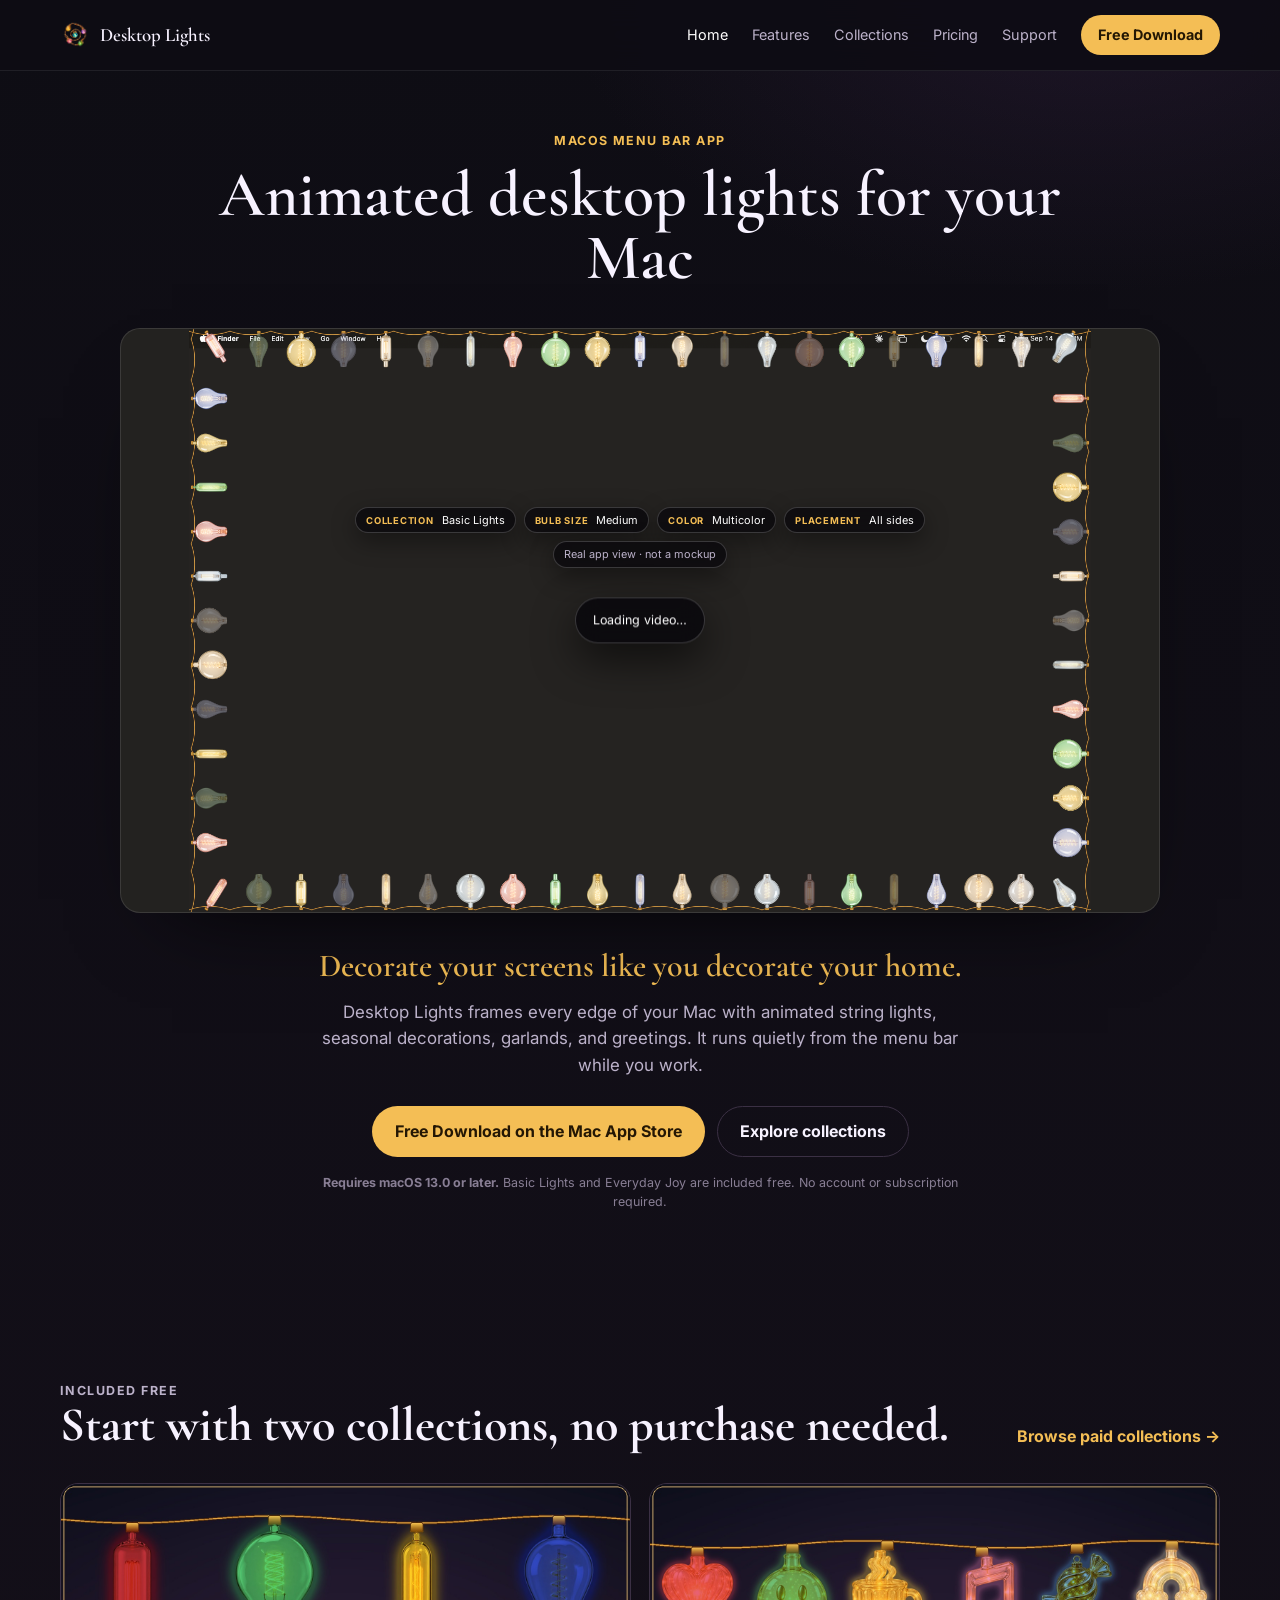
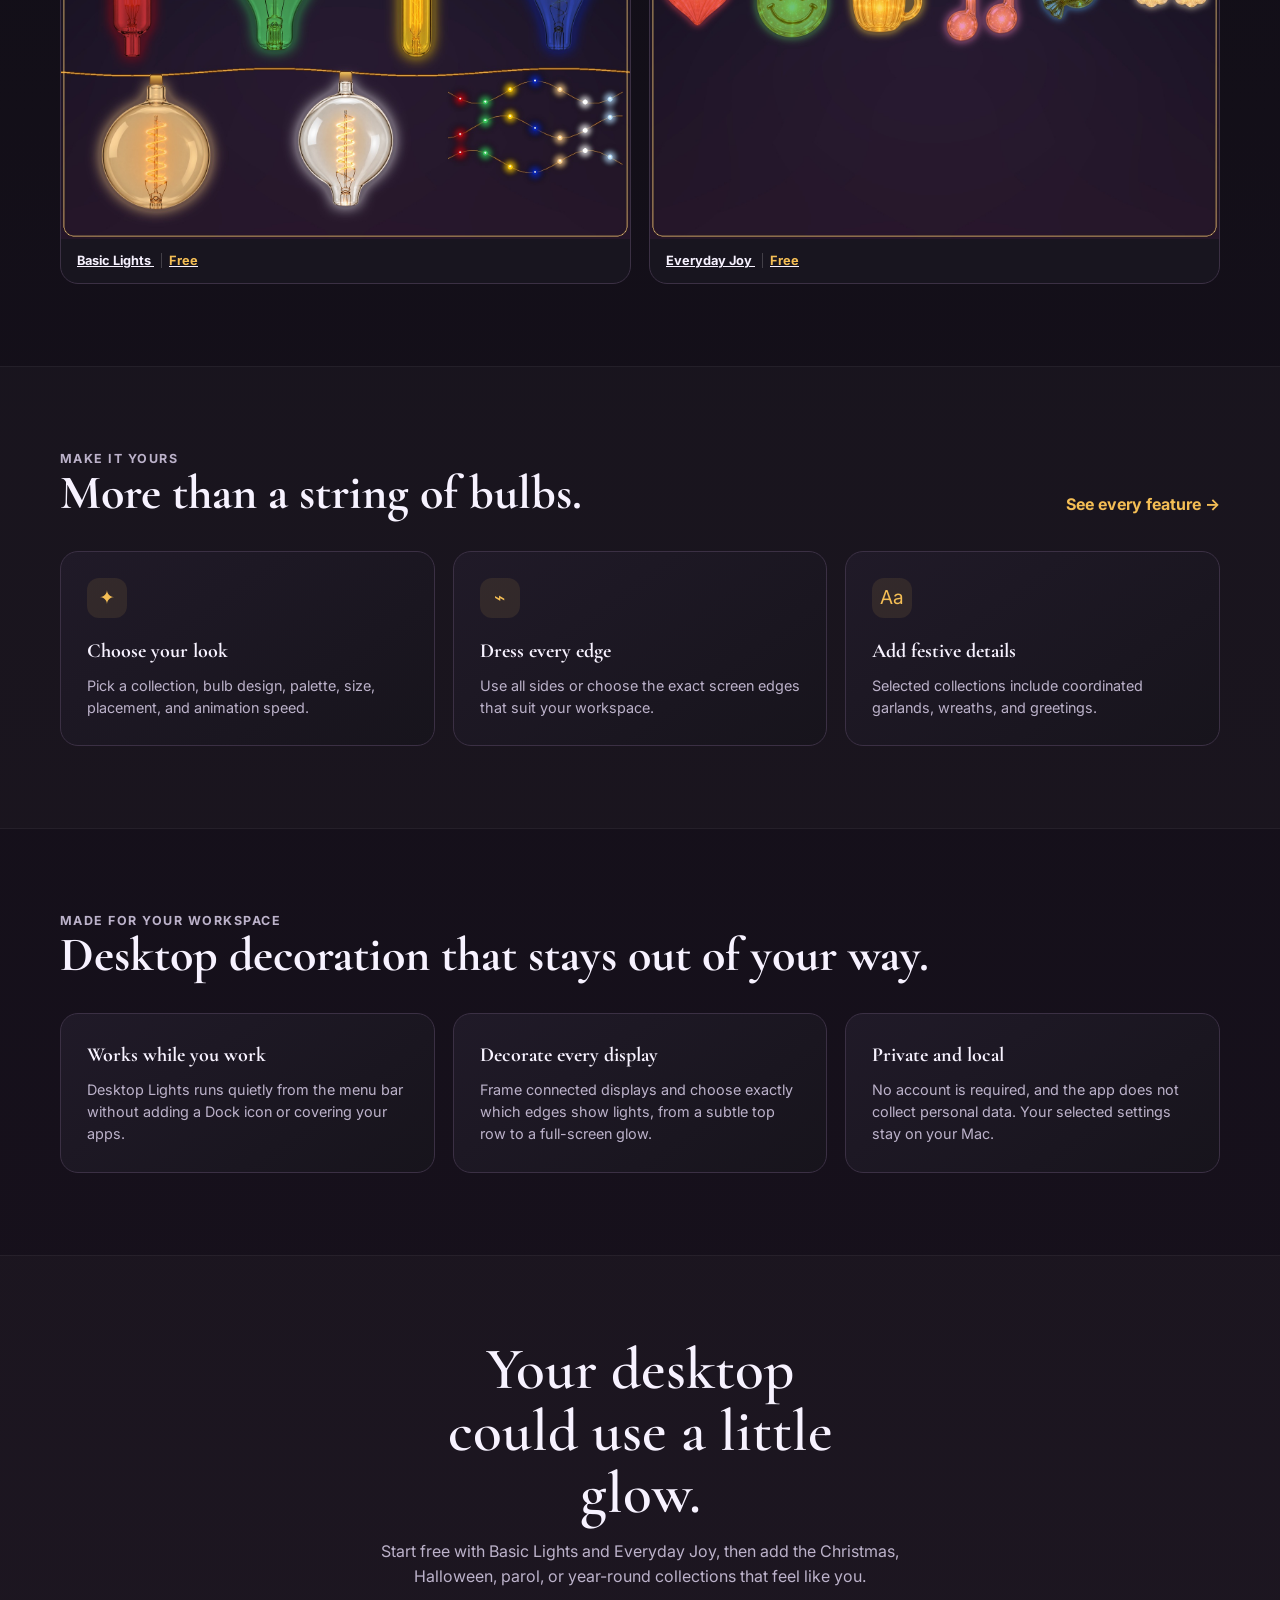
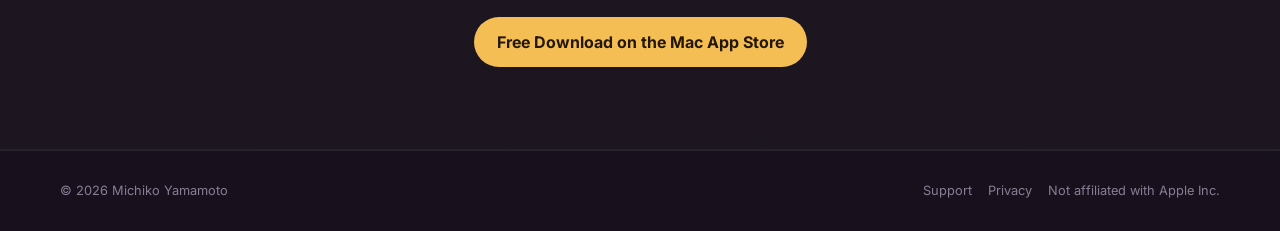
==== commit 60ca2e15: "Add files via upload" ====
--- a/index.html
+++ b/index.html
@@ -1,6 +1,6 @@
-<!doctype html><html lang="en"><head><meta charset="utf-8"><meta name="viewport" content="width=device-width,initial-scale=1"><link rel="icon" type="image/png" sizes="64x64" href="images/favicon.png?v=2"><link rel="apple-touch-icon" sizes="512x512" href="images/apple-touch-icon.png?v=2"><title>Desktop Lights for Mac — Animated String Lights</title><meta name="description" content="Add animated string lights, holiday decorations, garlands, and greetings to every edge of your Mac. Free on the Mac App Store."><link rel="canonical" href="https://astronomiku.github.io/desktoplights/"><meta property="og:type" content="website"><meta property="og:site_name" content="Desktop Lights"><meta property="og:title" content="Desktop Lights for Mac — Animated String Lights"><meta property="og:description" content="Decorate every edge of your Mac with animated lights, seasonal collections, garlands, and greetings."><meta property="og:url" content="https://astronomiku.github.io/desktoplights/"><meta property="og:image" content="https://astronomiku.github.io/desktoplights/images/marketing/hero-poster.jpg"><meta property="og:image:alt" content="Desktop Lights decorating the edges of a Mac display"><meta name="twitter:card" content="summary_large_image"><meta name="twitter:title" content="Desktop Lights for Mac"><meta name="twitter:description" content="Animated string lights and seasonal decorations for every edge of your Mac."><meta name="twitter:image" content="https://astronomiku.github.io/desktoplights/images/marketing/hero-poster.jpg"><link rel="preconnect" href="https://fonts.googleapis.com"><link rel="preconnect" href="https://fonts.gstatic.com" crossorigin><link href="https://fonts.googleapis.com/css2?family=Cormorant+Garamond:wght@500;600;700&family=Inter:wght@400;600;700&display=swap" rel="stylesheet"><link rel="stylesheet" href="css/site.css"><script type="application/ld+json">{"@context":"https://schema.org","@graph":[{"@type":"WebSite","@id":"https://astronomiku.github.io/desktoplights/#website","url":"https://astronomiku.github.io/desktoplights/","name":"Desktop Lights","description":"Animated desktop decorations for Mac"},{"@type":"SoftwareApplication","@id":"https://astronomiku.github.io/desktoplights/#app","name":"Desktop Lights","url":"https://astronomiku.github.io/desktoplights/","downloadUrl":"https://apps.apple.com/app/6809770698","applicationCategory":"UtilitiesApplication","applicationSubCategory":"Desktop customization","operatingSystem":"macOS 13.0 or later on Apple silicon","description":"A macOS menu bar app that decorates every edge of your display with animated string lights, seasonal collections, garlands, and greetings.","image":"https://astronomiku.github.io/desktoplights/images/apple-touch-icon.png","author":{"@type":"Person","name":"Michiko Yamamoto"},"offers":{"@type":"Offer","price":"0","priceCurrency":"USD","availability":"https://schema.org/InStock"},"featureList":["Animated string lights","Christmas and Halloween collections","Filipino parol decorations","Garlands and greetings","Multiple display support","Custom colors, sizes, placement, and animation"]}]}</script></head><body>
+<!doctype html><html lang="en"><head><meta charset="utf-8"><meta name="viewport" content="width=device-width,initial-scale=1"><link rel="icon" type="image/png" sizes="64x64" href="images/favicon.png?v=2"><link rel="apple-touch-icon" sizes="512x512" href="images/apple-touch-icon.png?v=2"><title>Desktop Lights for Mac — Animated String Lights</title><meta name="description" content="Add animated string lights, holiday decorations, garlands, and greetings to every edge of your Mac. Free on the Mac App Store."><link rel="canonical" href="https://astronomiku.github.io/desktoplights/"><meta property="og:type" content="website"><meta property="og:site_name" content="Desktop Lights"><meta property="og:title" content="Desktop Lights for Mac — Animated String Lights"><meta property="og:description" content="Decorate every edge of your Mac with animated lights, seasonal collections, garlands, and greetings."><meta property="og:url" content="https://astronomiku.github.io/desktoplights/"><meta property="og:image" content="https://astronomiku.github.io/desktoplights/images/marketing/hero-poster.jpg"><meta property="og:image:alt" content="Desktop Lights decorating the edges of a Mac display"><meta name="twitter:card" content="summary_large_image"><meta name="twitter:title" content="Desktop Lights for Mac"><meta name="twitter:description" content="Animated string lights and seasonal decorations for every edge of your Mac."><meta name="twitter:image" content="https://astronomiku.github.io/desktoplights/images/marketing/hero-poster.jpg"><link rel="preconnect" href="https://fonts.googleapis.com"><link rel="preconnect" href="https://fonts.gstatic.com" crossorigin><link href="https://fonts.googleapis.com/css2?family=Cormorant+Garamond:wght@500;600;700&family=Inter:wght@400;600;700&display=swap" rel="stylesheet"><link rel="stylesheet" href="css/site.css"><script type="application/ld+json">{"@context":"https://schema.org","@graph":[{"@type":"WebSite","@id":"https://astronomiku.github.io/desktoplights/#website","url":"https://astronomiku.github.io/desktoplights/","name":"Desktop Lights","description":"Animated desktop decorations for Mac"},{"@type":"SoftwareApplication","@id":"https://astronomiku.github.io/desktoplights/#app","name":"Desktop Lights","url":"https://astronomiku.github.io/desktoplights/","downloadUrl":"https://apps.apple.com/app/6809770698","applicationCategory":"UtilitiesApplication","applicationSubCategory":"Desktop customization","operatingSystem":"macOS 13.0 or later","description":"A macOS menu bar app that decorates every edge of your display with animated string lights, seasonal collections, garlands, and greetings.","image":"https://astronomiku.github.io/desktoplights/images/apple-touch-icon.png","author":{"@type":"Person","name":"Michiko Yamamoto"},"offers":{"@type":"Offer","price":"0","priceCurrency":"USD","availability":"https://schema.org/InStock"},"featureList":["Animated string lights","Christmas and Halloween collections","Filipino parol decorations","Garlands and greetings","Multiple display support","Custom colors, sizes, placement, and animation"]}]}</script></head><body>
 <header class="header"><nav class="wrap nav"><a class="brand" href="index.html">Desktop Lights</a><div class="nav-links"><a aria-current="page" href="index.html">Home</a><a href="features.html">Features</a><a href="collections.html">Collections</a><a href="pricing.html">Pricing</a><a href="support.html">Support</a><a class="nav-buy" href="https://apps.apple.com/app/6809770698" target="_blank" rel="noopener">Free Download</a></div></nav></header>
-<main><section class="hero hero-simple"><div class="wrap"><div class="hero-heading"><p class="kicker">macOS menu bar app</p><h1>Animated desktop lights for your Mac</h1></div><div class="hero-screen hero-screen-wide hero-video-cover" data-hero-trigger role="button" tabindex="-1" aria-disabled="true" aria-busy="true" aria-label="Play the Desktop Lights for Mac video"><video class="hero-video" playsinline preload="auto" poster="images/marketing/basiclights-cover.png"><source src="videos/desktop-lights-reel.mp4" type="video/mp4"></video><div class="hero-center-info"><div class="hero-video-meta" aria-label="Displayed configuration"><span><strong>Collection</strong> Basic Lights</span><span><strong>Bulb size</strong> Medium</span><span><strong>Color</strong> Multicolor</span><span><strong>Placement</strong> All sides</span></div><span class="hero-real-view">Real app view · not a mockup</span></div><span class="hero-loading" data-video-loading role="status">Loading video…</span><span class="hero-play" data-video-play aria-hidden="true"><b>▶</b><em>Play video</em></span></div><div class="hero-details"><p class="tagline">Decorate your screens like you decorate your home.</p><p class="lede">Desktop Lights frames every edge of your Mac with animated string lights, seasonal decorations, garlands, and greetings. It runs quietly from the menu bar while you work.</p><div class="actions"><a class="button primary" href="https://apps.apple.com/app/6809770698" target="_blank" rel="noopener">Free Download on the Mac App Store</a><a class="button" href="collections.html">Explore collections</a></div><p class="micro"><strong>For Apple silicon Macs running macOS Ventura 13 or later.</strong> Basic Lights and Everyday Joy are included free. No account or subscription required.</p></div></div></section>
+<main><section class="hero hero-simple"><div class="wrap"><div class="hero-heading"><p class="kicker">macOS menu bar app</p><h1>Animated desktop lights for your Mac</h1></div><div class="hero-screen hero-screen-wide hero-video-cover" data-hero-trigger role="button" tabindex="-1" aria-disabled="true" aria-busy="true" aria-label="Play the Desktop Lights for Mac video"><video class="hero-video" playsinline preload="auto" poster="images/marketing/basiclights-cover.png"><source src="videos/desktop-lights-reel.mp4" type="video/mp4"></video><div class="hero-center-info"><div class="hero-video-meta" aria-label="Displayed configuration"><span><strong>Collection</strong> Basic Lights</span><span><strong>Bulb size</strong> Medium</span><span><strong>Color</strong> Multicolor</span><span><strong>Placement</strong> All sides</span></div><span class="hero-real-view">Real app view · not a mockup</span></div><span class="hero-loading" data-video-loading role="status">Loading video…</span><span class="hero-play" data-video-play aria-hidden="true"><b>▶</b><em>Play video</em></span></div><div class="hero-details"><p class="tagline">Decorate your screens like you decorate your home.</p><p class="lede">Desktop Lights frames every edge of your Mac with animated string lights, seasonal decorations, garlands, and greetings. It runs quietly from the menu bar while you work.</p><div class="actions"><a class="button primary" href="https://apps.apple.com/app/6809770698" target="_blank" rel="noopener">Free Download on the Mac App Store</a><a class="button" href="collections.html">Explore collections</a></div><p class="micro"><strong>Requires macOS 13.0 or later.</strong> Basic Lights and Everyday Joy are included free. No account or subscription required.</p></div></div></section>
 <section class="section"><div class="wrap"><div class="section-head"><div><p class="kicker">Included free</p><h2>Start with two collections, no purchase needed.</h2></div><a class="text-link" href="collections.html">Browse paid collections →</a></div><div class="showcase-row two"><a class="showcase" href="pricing.html"><span class="showcase-media"><img src="images/showcases/basic-lights.jpg" alt="Basic Lights collection"></span><span class="showcase-label">Basic Lights <em>Free</em></span></a><a class="showcase" href="pricing.html"><span class="showcase-media"><img src="images/showcases/everyday-joy.jpg" alt="Everyday Joy collection"></span><span class="showcase-label">Everyday Joy <em>Free</em></span></a></div></div></section>
 <section class="section alt"><div class="wrap"><div class="section-head"><div><p class="kicker">Make it yours</p><h2>More than a string of bulbs.</h2></div><a class="text-link" href="features.html">See every feature →</a></div><div class="feature-grid"><article class="feature"><div class="feature-icon">✦</div><h3>Choose your look</h3><p>Pick a collection, bulb design, palette, size, placement, and animation speed.</p></article><article class="feature"><div class="feature-icon">⌁</div><h3>Dress every edge</h3><p>Use all sides or choose the exact screen edges that suit your workspace.</p></article><article class="feature"><div class="feature-icon">Aa</div><h3>Add festive details</h3><p>Selected collections include coordinated garlands, wreaths, and greetings.</p></article></div></div></section>
 <section class="section"><div class="wrap"><div class="section-head"><div><p class="kicker">Made for your workspace</p><h2>Desktop decoration that stays out of your way.</h2></div></div><div class="feature-grid"><article class="feature"><h3>Works while you work</h3><p>Desktop Lights runs quietly from the menu bar without adding a Dock icon or covering your apps.</p></article><article class="feature"><h3>Decorate every display</h3><p>Frame connected displays and choose exactly which edges show lights, from a subtle top row to a full-screen glow.</p></article><article class="feature"><h3>Private and local</h3><p>No account is required, and the app does not collect personal data. Your selected settings stay on your Mac.</p></article></div></div></section><section class="section alt closing"><div class="wrap"><h2>Your desktop could use a little glow.</h2><p>Start free with Basic Lights and Everyday Joy, then add the Christmas, Halloween, parol, or year-round collections that feel like you.</p><div class="actions"><a class="button primary" href="https://apps.apple.com/app/6809770698" target="_blank" rel="noopener">Free Download on the Mac App Store</a></div></div></section></main>
--- a/css/site.css
+++ b/css/site.css
@@ -14,5 +14,5 @@
 .legal{max-width:790px;margin:0 auto;padding:72px 0 100px}.legal-card{padding:clamp(28px,6vw,60px);border:1px solid var(--line);border-radius:22px;background:var(--panel)}.legal h1{margin:0;font:600 clamp(2.4rem,6vw,4rem)/1 var(--serif)}.legal h2{margin:32px 0 8px;font-family:var(--serif)}.legal p,.legal li{color:var(--muted)}.legal a{color:var(--gold)}
 .footer{padding:30px 0;border-top:1px solid #ffffff12}.footer-inner{display:flex;justify-content:space-between;gap:20px;color:var(--faint);font-size:.8rem}.footer-links{display:flex;gap:16px}.footer a{text-decoration:none}.footer a:hover{color:var(--gold)}
 @media(max-width:850px){.nav-links a:not(.nav-buy){display:none}.hero-grid,.video-feature,.video-feature.reverse{grid-template-columns:1fr}.video-feature.reverse .video-copy{order:0}.hero-copy{max-width:none}.trust-grid{grid-template-columns:repeat(2,1fr)}.feature-grid,.collection-grid,.pricing-grid{grid-template-columns:repeat(2,1fr)}.visual-feature,.visual-feature.reverse{grid-template-columns:1fr}.visual-feature.reverse .visual-image{order:2}.showcase-row{grid-template-columns:1fr 1fr}.support-grid{grid-template-columns:1fr}}
-@media(max-width:560px){.hero-center-info{bottom:calc(50% + 42px);gap:5px;width:calc(100% - 16px)}.hero-video-meta{gap:4px}.hero-video-meta span{padding:5px 7px;font-size:.55rem}.hero-video-meta strong{display:none}.hero-real-view{font-size:.56rem}.wrap{width:min(100% - 24px,1160px)}.hero{padding-top:20px}.hero-screen{border-radius:16px}.hero-copy h1{font-size:2.6rem}.trust-grid,.feature-grid,.collection-grid,.pricing-grid,.showcase-row,.visual-pair{grid-template-columns:1fr}.visual-feature{padding:20px}.visual-card>div{padding:22px}.section-head{align-items:start;flex-direction:column}.footer-inner,.footer-links{flex-direction:column}.footer-links{gap:5px}}
+@media(max-width:560px){.hero-center-info{top:36%;bottom:auto;transform:translate(-50%,-50%);gap:5px;width:calc(100% - 16px)}.hero-loading,.hero-play{top:63%}.hero-video-meta{gap:4px}.hero-video-meta span{padding:5px 7px;font-size:.55rem}.hero-video-meta strong{display:none}.hero-real-view{font-size:.56rem}.wrap{width:min(100% - 24px,1160px)}.hero{padding-top:20px}.hero-screen{border-radius:16px}.hero-copy h1{font-size:2.6rem}.trust-grid,.feature-grid,.collection-grid,.pricing-grid,.showcase-row,.visual-pair{grid-template-columns:1fr}.visual-feature{padding:20px}.visual-card>div{padding:22px}.section-head{align-items:start;flex-direction:column}.footer-inner,.footer-links{flex-direction:column}.footer-links{gap:5px}}
 @media(prefers-reduced-motion:reduce){*{scroll-behavior:auto!important;transition:none!important}}
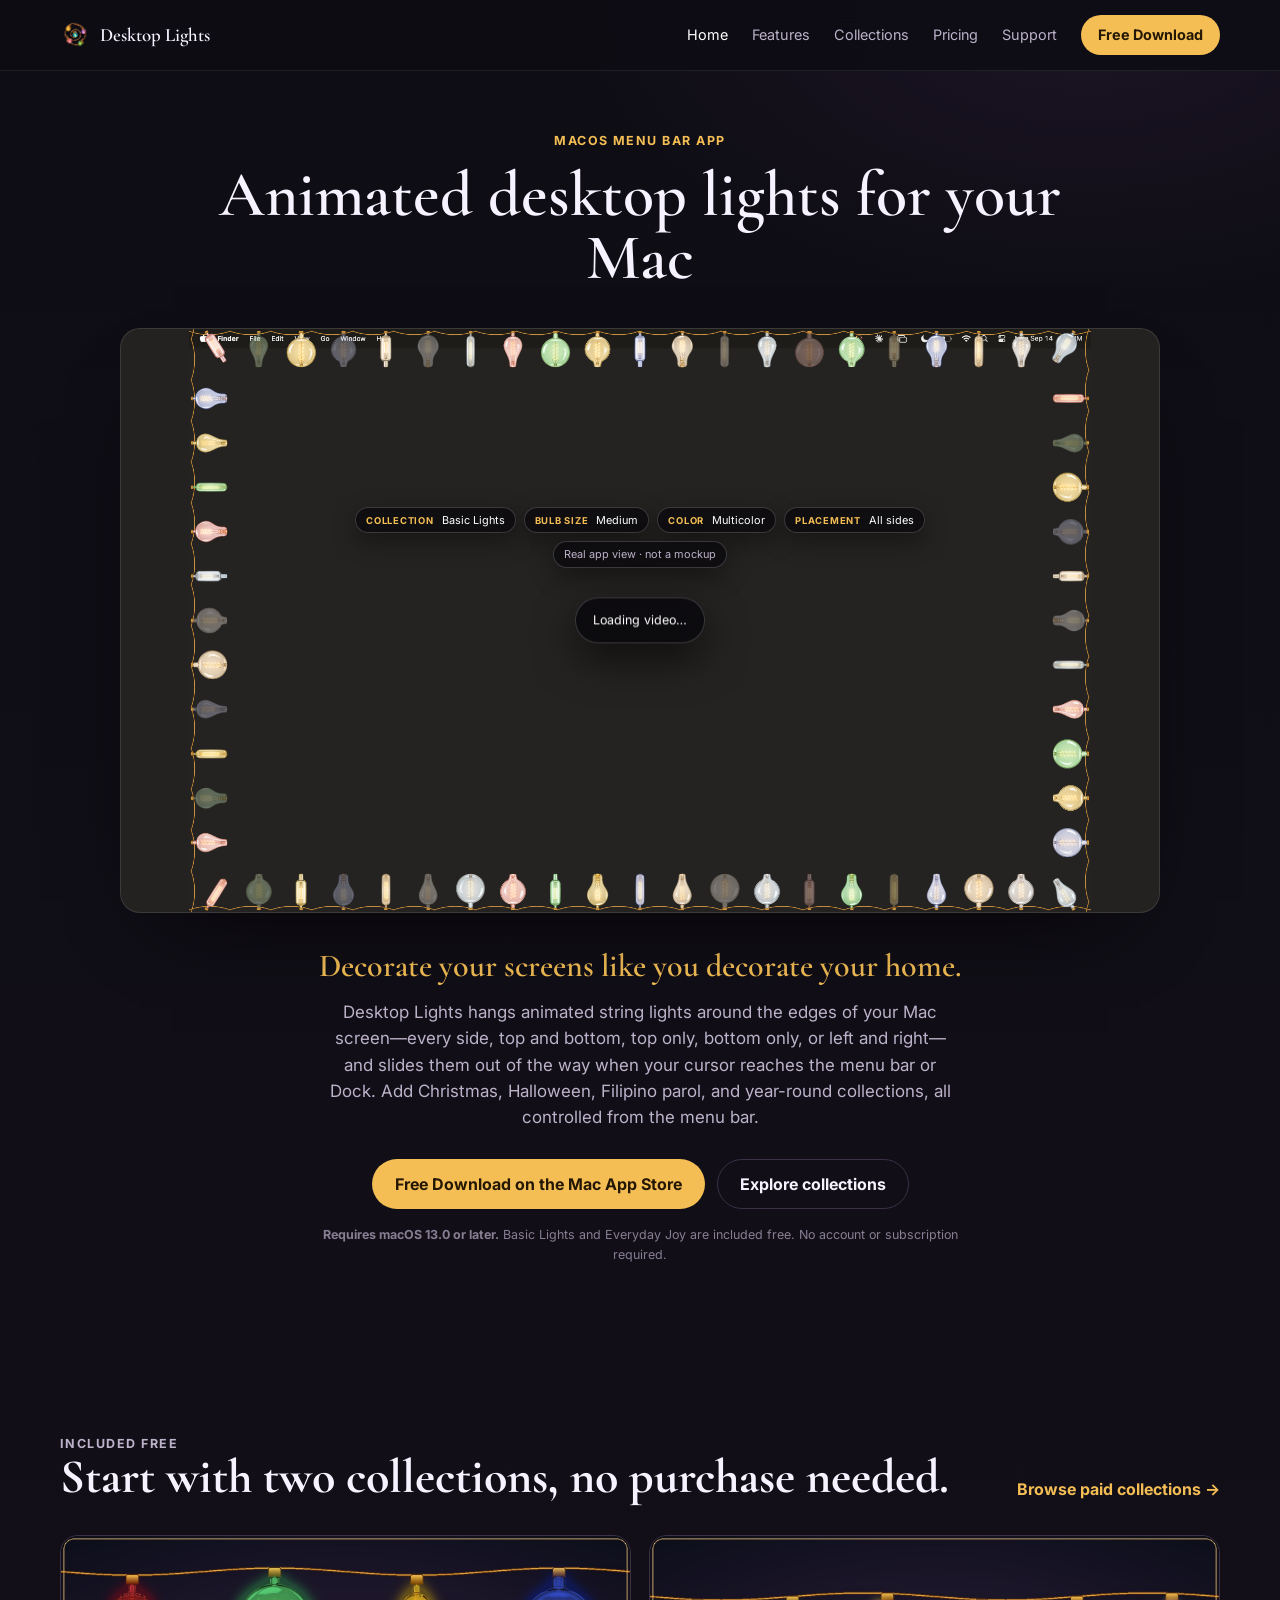
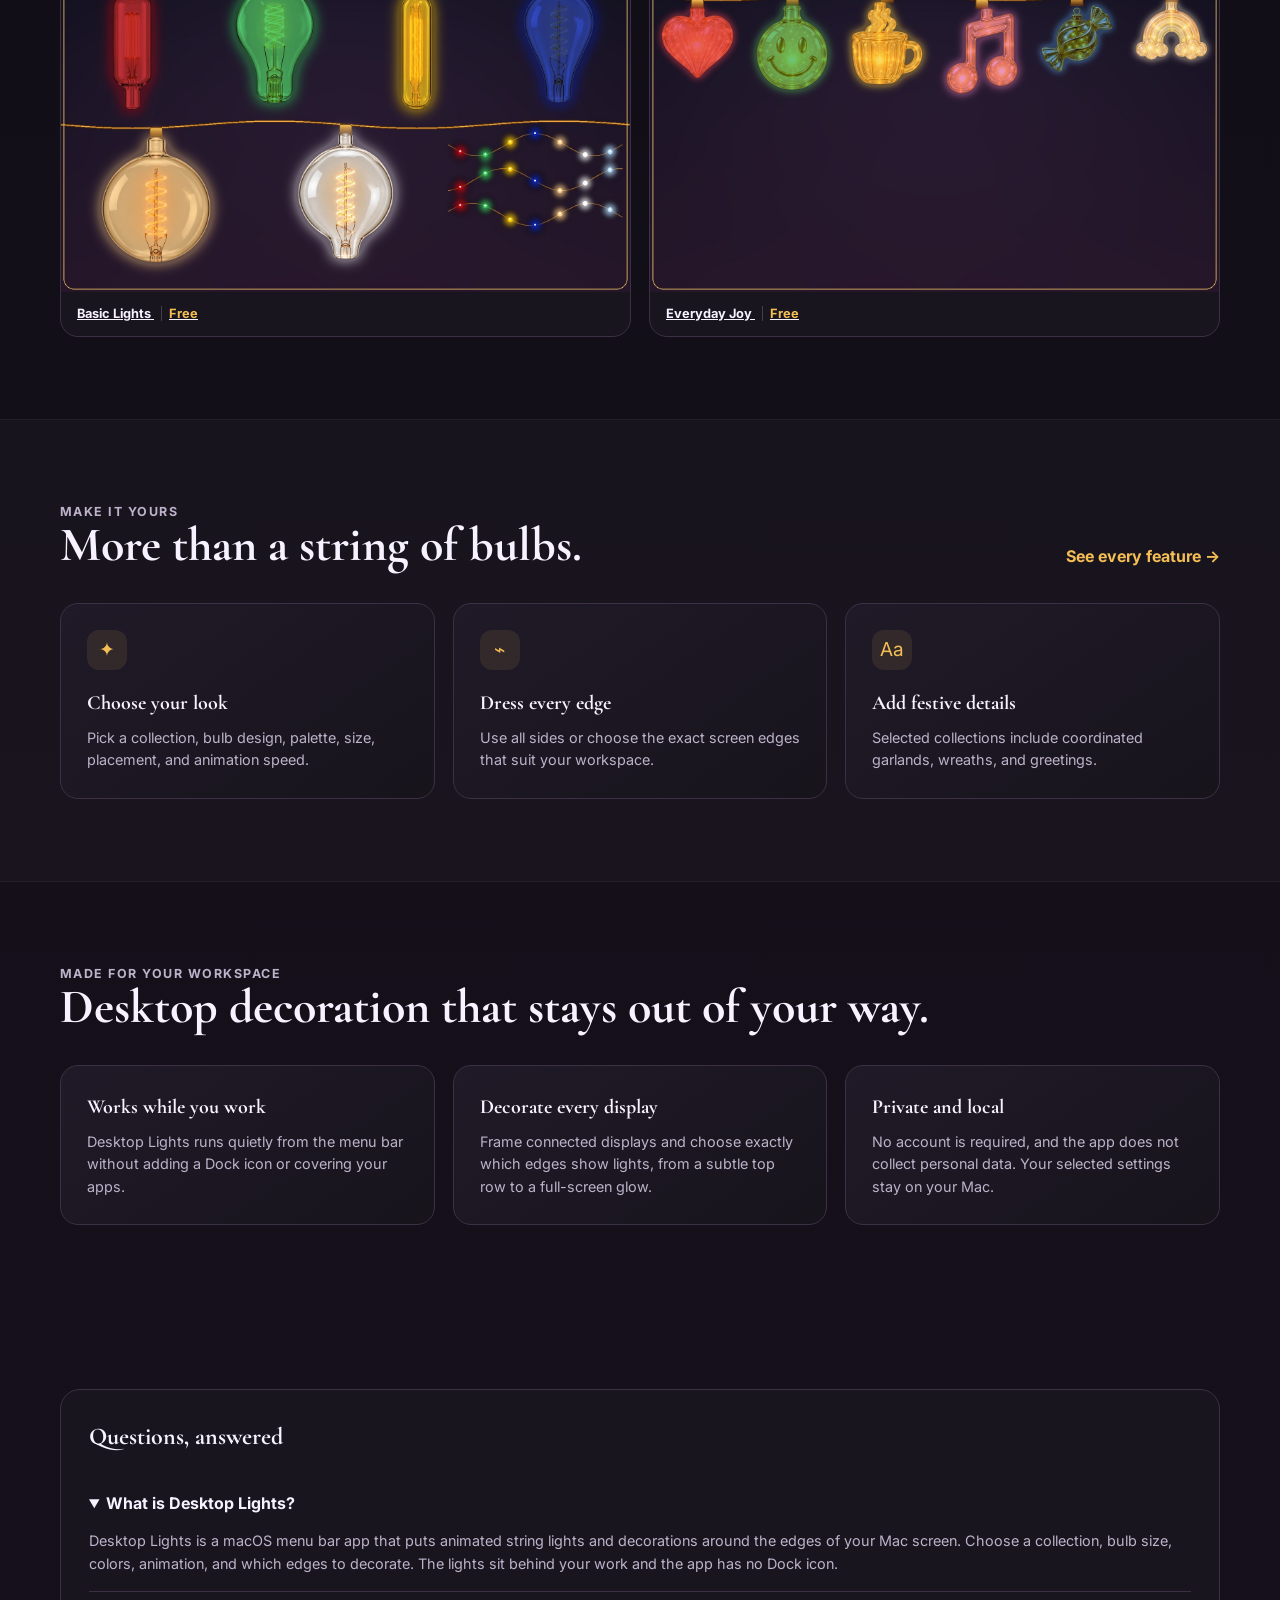
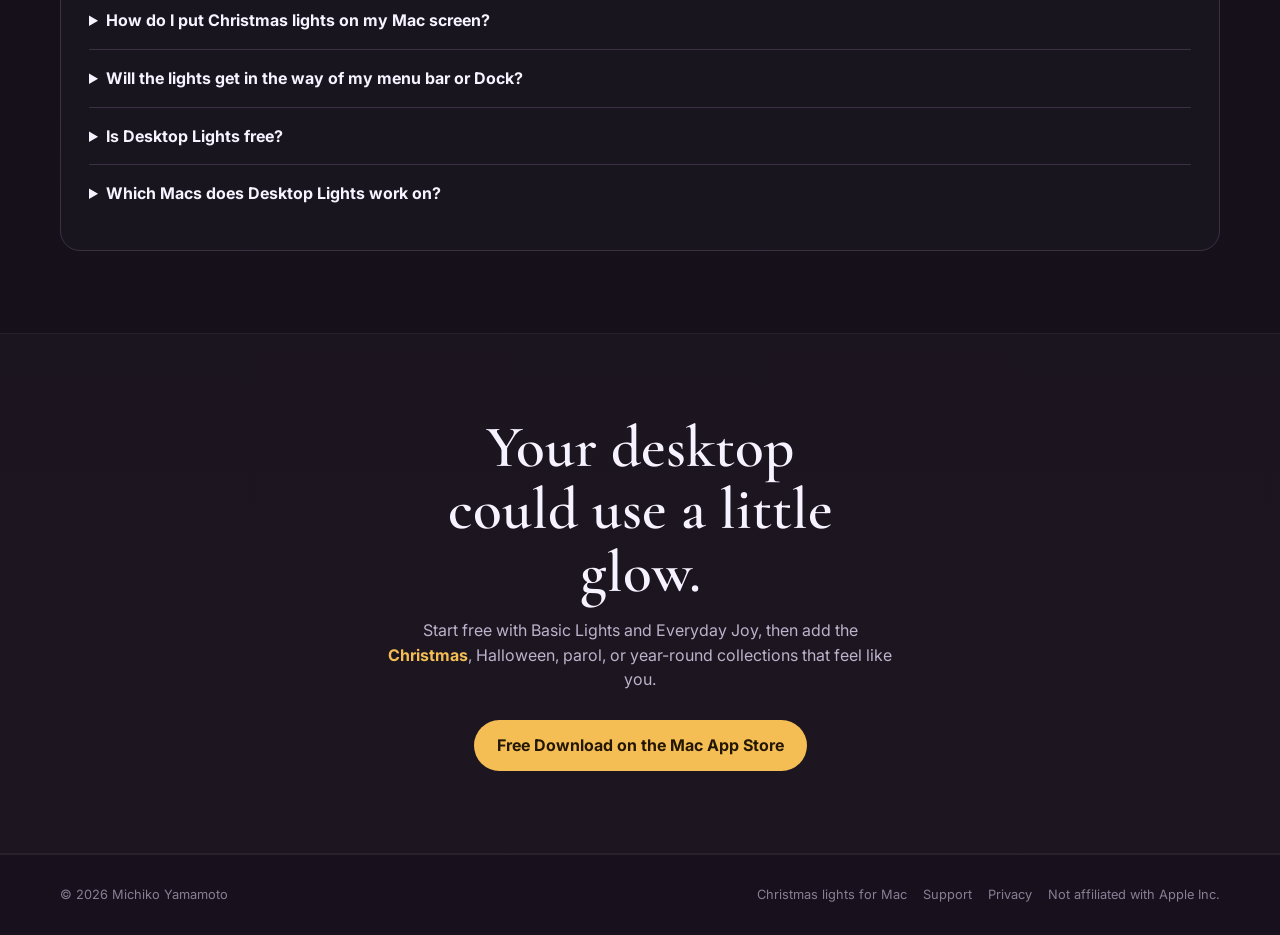
==== commit ecbba34d: "Add files via upload" ====
--- a/index.html
+++ b/index.html
@@ -1,8 +1,8 @@
-<!doctype html><html lang="en"><head><meta charset="utf-8"><meta name="viewport" content="width=device-width,initial-scale=1"><link rel="icon" type="image/png" sizes="64x64" href="images/favicon.png?v=2"><link rel="apple-touch-icon" sizes="512x512" href="images/apple-touch-icon.png?v=2"><title>Desktop Lights for Mac — Animated String Lights</title><meta name="description" content="Add animated string lights, holiday decorations, garlands, and greetings to every edge of your Mac. Free on the Mac App Store."><link rel="canonical" href="https://astronomiku.github.io/desktoplights/"><meta property="og:type" content="website"><meta property="og:site_name" content="Desktop Lights"><meta property="og:title" content="Desktop Lights for Mac — Animated String Lights"><meta property="og:description" content="Decorate every edge of your Mac with animated lights, seasonal collections, garlands, and greetings."><meta property="og:url" content="https://astronomiku.github.io/desktoplights/"><meta property="og:image" content="https://astronomiku.github.io/desktoplights/images/marketing/hero-poster.jpg"><meta property="og:image:alt" content="Desktop Lights decorating the edges of a Mac display"><meta name="twitter:card" content="summary_large_image"><meta name="twitter:title" content="Desktop Lights for Mac"><meta name="twitter:description" content="Animated string lights and seasonal decorations for every edge of your Mac."><meta name="twitter:image" content="https://astronomiku.github.io/desktoplights/images/marketing/hero-poster.jpg"><link rel="preconnect" href="https://fonts.googleapis.com"><link rel="preconnect" href="https://fonts.gstatic.com" crossorigin><link href="https://fonts.googleapis.com/css2?family=Cormorant+Garamond:wght@500;600;700&family=Inter:wght@400;600;700&display=swap" rel="stylesheet"><link rel="stylesheet" href="css/site.css"><script type="application/ld+json">{"@context":"https://schema.org","@graph":[{"@type":"WebSite","@id":"https://astronomiku.github.io/desktoplights/#website","url":"https://astronomiku.github.io/desktoplights/","name":"Desktop Lights","description":"Animated desktop decorations for Mac"},{"@type":"SoftwareApplication","@id":"https://astronomiku.github.io/desktoplights/#app","name":"Desktop Lights","url":"https://astronomiku.github.io/desktoplights/","downloadUrl":"https://apps.apple.com/app/6809770698","applicationCategory":"UtilitiesApplication","applicationSubCategory":"Desktop customization","operatingSystem":"macOS 13.0 or later","description":"A macOS menu bar app that decorates every edge of your display with animated string lights, seasonal collections, garlands, and greetings.","image":"https://astronomiku.github.io/desktoplights/images/apple-touch-icon.png","author":{"@type":"Person","name":"Michiko Yamamoto"},"offers":{"@type":"Offer","price":"0","priceCurrency":"USD","availability":"https://schema.org/InStock"},"featureList":["Animated string lights","Christmas and Halloween collections","Filipino parol decorations","Garlands and greetings","Multiple display support","Custom colors, sizes, placement, and animation"]}]}</script></head><body>
+<!doctype html><html lang="en"><head><meta charset="utf-8"><meta name="viewport" content="width=device-width,initial-scale=1"><link rel="icon" type="image/png" sizes="64x64" href="images/favicon.png?v=2"><link rel="apple-touch-icon" sizes="512x512" href="images/apple-touch-icon.png?v=2"><title>Desktop Lights — Christmas &amp; String Lights for Your Mac Desktop</title><meta name="description" content="Put animated Christmas lights, string lights, Halloween decorations, and Filipino parols around the edges of your Mac screen. Free on the Mac App Store. Requires macOS 13 or later."><link rel="canonical" href="https://astronomiku.github.io/desktoplights/"><meta property="og:type" content="website"><meta property="og:site_name" content="Desktop Lights"><meta property="og:title" content="Desktop Lights — Christmas &amp; String Lights for Your Mac Desktop"><meta property="og:description" content="Animated Christmas lights, string lights, and seasonal decorations around the edges of your Mac screen. Free on the Mac App Store."><meta property="og:url" content="https://astronomiku.github.io/desktoplights/"><meta property="og:image" content="https://astronomiku.github.io/desktoplights/images/marketing/hero-poster.jpg"><meta property="og:image:alt" content="Desktop Lights decorating the edges of a Mac display"><meta name="twitter:card" content="summary_large_image"><meta name="twitter:title" content="Desktop Lights for Mac"><meta name="twitter:description" content="Animated Christmas lights, string lights, and seasonal decorations around the edges of your Mac screen."><meta name="twitter:image" content="https://astronomiku.github.io/desktoplights/images/marketing/hero-poster.jpg"><link rel="preconnect" href="https://fonts.googleapis.com"><link rel="preconnect" href="https://fonts.gstatic.com" crossorigin><link href="https://fonts.googleapis.com/css2?family=Cormorant+Garamond:wght@500;600;700&family=Inter:wght@400;600;700&display=swap" rel="stylesheet"><link rel="stylesheet" href="css/site.css"><script type="application/ld+json">{"@context":"https://schema.org","@graph":[{"@type":"WebSite","@id":"https://astronomiku.github.io/desktoplights/#website","url":"https://astronomiku.github.io/desktoplights/","name":"Desktop Lights","description":"Animated desktop decorations for Mac"},{"@type":"SoftwareApplication","@id":"https://astronomiku.github.io/desktoplights/#app","name":"Desktop Lights","url":"https://astronomiku.github.io/desktoplights/","downloadUrl":"https://apps.apple.com/app/6809770698","applicationCategory":"UtilitiesApplication","applicationSubCategory":"Desktop customization","operatingSystem":"macOS 13.0 or later","description":"A macOS menu bar app that puts animated string lights, Christmas and Halloween decorations, Filipino parols, garlands, and greetings around the edges of your Mac screen.","image":"https://astronomiku.github.io/desktoplights/images/apple-touch-icon.png","author":{"@type":"Person","name":"Michiko Yamamoto"},"offers":{"@type":"Offer","price":"0","priceCurrency":"USD","availability":"https://schema.org/InStock"},"featureList":["Animated string lights around the edges of the Mac screen","Five placement options: all sides, top and bottom, top only, bottom only, left and right","Lights slide away when the cursor approaches the menu bar or Dock","Christmas, Halloween, and Filipino parol collections","Garlands and greetings","Multiple display support","Custom colors, bulb sizes, animation patterns, and speed","Free with two included collections; no account or subscription"],"screenshot":"https://astronomiku.github.io/desktoplights/images/marketing/hero-poster.jpg"},{"@type":"FAQPage","mainEntity":[{"@type":"Question","name":"What is Desktop Lights?","acceptedAnswer":{"@type":"Answer","text":"Desktop Lights is a macOS menu bar app that puts animated string lights and decorations around the edges of your Mac screen. Choose a collection, bulb size, colors, animation, and which edges to decorate. The lights sit behind your work and the app has no Dock icon."}},{"@type":"Question","name":"How do I put Christmas lights on my Mac screen?","acceptedAnswer":{"@type":"Answer","text":"Download Desktop Lights free from the Mac App Store and open it from the menu bar. Basic Lights, included free, gives you classic multicolor string lights right away. For Christmas ornaments, garlands, and greetings, add Classic Christmas, Nordic Christmas, or the Filipino parol collections. See Christmas lights for Mac →"}},{"@type":"Question","name":"Will the lights get in the way of my menu bar or Dock?","acceptedAnswer":{"@type":"Answer","text":"No. When you move your cursor toward the menu bar or the Dock, the lights on that edge slide out of view, then settle back once you move away. You can also show lights on only the edges you choose."}},{"@type":"Question","name":"Is Desktop Lights free?","acceptedAnswer":{"@type":"Answer","text":"Yes. The app is free and includes two collections, Basic Lights and Everyday Joy, with all placement and animation controls. Additional collections are one-time in-app purchases of US$2.99–US$5.99 each. There is no subscription and no account. See pricing →"}},{"@type":"Question","name":"Which Macs does Desktop Lights work on?","acceptedAnswer":{"@type":"Answer","text":"Desktop Lights requires macOS 13 Ventura or later. It can decorate connected displays at the same time and has been tested with setups of up to two displays."}}],"@id":"https://astronomiku.github.io/desktoplights/#faq"}]}</script></head><body>
 <header class="header"><nav class="wrap nav"><a class="brand" href="index.html">Desktop Lights</a><div class="nav-links"><a aria-current="page" href="index.html">Home</a><a href="features.html">Features</a><a href="collections.html">Collections</a><a href="pricing.html">Pricing</a><a href="support.html">Support</a><a class="nav-buy" href="https://apps.apple.com/app/6809770698" target="_blank" rel="noopener">Free Download</a></div></nav></header>
-<main><section class="hero hero-simple"><div class="wrap"><div class="hero-heading"><p class="kicker">macOS menu bar app</p><h1>Animated desktop lights for your Mac</h1></div><div class="hero-screen hero-screen-wide hero-video-cover" data-hero-trigger role="button" tabindex="-1" aria-disabled="true" aria-busy="true" aria-label="Play the Desktop Lights for Mac video"><video class="hero-video" playsinline preload="auto" poster="images/marketing/basiclights-cover.png"><source src="videos/desktop-lights-reel.mp4" type="video/mp4"></video><div class="hero-center-info"><div class="hero-video-meta" aria-label="Displayed configuration"><span><strong>Collection</strong> Basic Lights</span><span><strong>Bulb size</strong> Medium</span><span><strong>Color</strong> Multicolor</span><span><strong>Placement</strong> All sides</span></div><span class="hero-real-view">Real app view · not a mockup</span></div><span class="hero-loading" data-video-loading role="status">Loading video…</span><span class="hero-play" data-video-play aria-hidden="true"><b>▶</b><em>Play video</em></span></div><div class="hero-details"><p class="tagline">Decorate your screens like you decorate your home.</p><p class="lede">Desktop Lights frames every edge of your Mac with animated string lights, seasonal decorations, garlands, and greetings. It runs quietly from the menu bar while you work.</p><div class="actions"><a class="button primary" href="https://apps.apple.com/app/6809770698" target="_blank" rel="noopener">Free Download on the Mac App Store</a><a class="button" href="collections.html">Explore collections</a></div><p class="micro"><strong>Requires macOS 13.0 or later.</strong> Basic Lights and Everyday Joy are included free. No account or subscription required.</p></div></div></section>
+<main><section class="hero hero-simple"><div class="wrap"><div class="hero-heading"><p class="kicker">macOS menu bar app</p><h1>Animated desktop lights for your Mac</h1></div><div class="hero-screen hero-screen-wide hero-video-cover" data-hero-trigger role="button" tabindex="-1" aria-disabled="true" aria-busy="true" aria-label="Play the Desktop Lights for Mac video"><video class="hero-video" playsinline preload="auto" poster="images/marketing/basiclights-cover.png"><source src="videos/desktop-lights-reel.mp4" type="video/mp4"></video><div class="hero-center-info"><div class="hero-video-meta" aria-label="Displayed configuration"><span><strong>Collection</strong> Basic Lights</span><span><strong>Bulb size</strong> Medium</span><span><strong>Color</strong> Multicolor</span><span><strong>Placement</strong> All sides</span></div><span class="hero-real-view">Real app view · not a mockup</span></div><span class="hero-loading" data-video-loading role="status">Loading video…</span><span class="hero-play" data-video-play aria-hidden="true"><b>▶</b><em>Play video</em></span></div><div class="hero-details"><p class="tagline">Decorate your screens like you decorate your home.</p><p class="lede">Desktop Lights hangs animated string lights around the edges of your Mac screen—every side, top and bottom, top only, bottom only, or left and right—and slides them out of the way when your cursor reaches the menu bar or Dock. Add Christmas, Halloween, Filipino parol, and year-round collections, all controlled from the menu bar.</p><div class="actions"><a class="button primary" href="https://apps.apple.com/app/6809770698" target="_blank" rel="noopener">Free Download on the Mac App Store</a><a class="button" href="collections.html">Explore collections</a></div><p class="micro"><strong>Requires macOS 13.0 or later.</strong> Basic Lights and Everyday Joy are included free. No account or subscription required.</p></div></div></section>
 <section class="section"><div class="wrap"><div class="section-head"><div><p class="kicker">Included free</p><h2>Start with two collections, no purchase needed.</h2></div><a class="text-link" href="collections.html">Browse paid collections →</a></div><div class="showcase-row two"><a class="showcase" href="pricing.html"><span class="showcase-media"><img src="images/showcases/basic-lights.jpg" alt="Basic Lights collection"></span><span class="showcase-label">Basic Lights <em>Free</em></span></a><a class="showcase" href="pricing.html"><span class="showcase-media"><img src="images/showcases/everyday-joy.jpg" alt="Everyday Joy collection"></span><span class="showcase-label">Everyday Joy <em>Free</em></span></a></div></div></section>
 <section class="section alt"><div class="wrap"><div class="section-head"><div><p class="kicker">Make it yours</p><h2>More than a string of bulbs.</h2></div><a class="text-link" href="features.html">See every feature →</a></div><div class="feature-grid"><article class="feature"><div class="feature-icon">✦</div><h3>Choose your look</h3><p>Pick a collection, bulb design, palette, size, placement, and animation speed.</p></article><article class="feature"><div class="feature-icon">⌁</div><h3>Dress every edge</h3><p>Use all sides or choose the exact screen edges that suit your workspace.</p></article><article class="feature"><div class="feature-icon">Aa</div><h3>Add festive details</h3><p>Selected collections include coordinated garlands, wreaths, and greetings.</p></article></div></div></section>
-<section class="section"><div class="wrap"><div class="section-head"><div><p class="kicker">Made for your workspace</p><h2>Desktop decoration that stays out of your way.</h2></div></div><div class="feature-grid"><article class="feature"><h3>Works while you work</h3><p>Desktop Lights runs quietly from the menu bar without adding a Dock icon or covering your apps.</p></article><article class="feature"><h3>Decorate every display</h3><p>Frame connected displays and choose exactly which edges show lights, from a subtle top row to a full-screen glow.</p></article><article class="feature"><h3>Private and local</h3><p>No account is required, and the app does not collect personal data. Your selected settings stay on your Mac.</p></article></div></div></section><section class="section alt closing"><div class="wrap"><h2>Your desktop could use a little glow.</h2><p>Start free with Basic Lights and Everyday Joy, then add the Christmas, Halloween, parol, or year-round collections that feel like you.</p><div class="actions"><a class="button primary" href="https://apps.apple.com/app/6809770698" target="_blank" rel="noopener">Free Download on the Mac App Store</a></div></div></section></main>
+<section class="section"><div class="wrap"><div class="section-head"><div><p class="kicker">Made for your workspace</p><h2>Desktop decoration that stays out of your way.</h2></div></div><div class="feature-grid"><article class="feature"><h3>Works while you work</h3><p>Desktop Lights runs quietly from the menu bar without adding a Dock icon or covering your apps.</p></article><article class="feature"><h3>Decorate every display</h3><p>Frame connected displays and choose exactly which edges show lights, from a subtle top row to a full-screen glow.</p></article><article class="feature"><h3>Private and local</h3><p>No account is required, and the app does not collect personal data. Your selected settings stay on your Mac.</p></article></div></div></section><section class="section" id="faq"><div class="wrap"><div class="faq"><h2>Questions, answered</h2><details open><summary>What is Desktop Lights?</summary><p>Desktop Lights is a macOS menu bar app that puts animated string lights and decorations around the edges of your Mac screen. Choose a collection, bulb size, colors, animation, and which edges to decorate. The lights sit behind your work and the app has no Dock icon.</p></details><details><summary>How do I put Christmas lights on my Mac screen?</summary><p>Download Desktop Lights free from the Mac App Store and open it from the menu bar. Basic Lights, included free, gives you classic multicolor string lights right away. For Christmas ornaments, garlands, and greetings, add Classic Christmas, Nordic Christmas, or the Filipino parol collections. <a class="text-link" href="christmas-lights-for-mac.html">See Christmas lights for Mac →</a></p></details><details><summary>Will the lights get in the way of my menu bar or Dock?</summary><p>No. When you move your cursor toward the menu bar or the Dock, the lights on that edge slide out of view, then settle back once you move away. You can also show lights on only the edges you choose.</p></details><details><summary>Is Desktop Lights free?</summary><p>Yes. The app is free and includes two collections, Basic Lights and Everyday Joy, with all placement and animation controls. Additional collections are one-time in-app purchases of US$2.99–US$5.99 each. There is no subscription and no account. <a class="text-link" href="pricing.html">See pricing →</a></p></details><details><summary>Which Macs does Desktop Lights work on?</summary><p>Desktop Lights requires macOS 13 Ventura or later. It can decorate connected displays at the same time and has been tested with setups of up to two displays.</p></details></div></div></section><section class="section alt closing"><div class="wrap"><h2>Your desktop could use a little glow.</h2><p>Start free with Basic Lights and Everyday Joy, then add the <a class="text-link" href="christmas-lights-for-mac.html">Christmas</a>, Halloween, parol, or year-round collections that feel like you.</p><div class="actions"><a class="button primary" href="https://apps.apple.com/app/6809770698" target="_blank" rel="noopener">Free Download on the Mac App Store</a></div></div></section></main>
 <div class="lightbox" data-lightbox hidden><div class="lightbox-backdrop" data-lightbox-close></div><div class="lightbox-inner"><button type="button" class="lightbox-close" data-lightbox-close aria-label="Close video">✕</button><video class="lightbox-video" controls loop playsinline poster="images/marketing/hero-poster.jpg"><source src="videos/desktop-lights-reel.mp4" type="video/mp4"></video></div></div>
-<footer class="footer"><div class="wrap footer-inner"><span>© 2026 Michiko Yamamoto</span><div class="footer-links"><a href="support.html">Support</a><a href="privacy.html">Privacy</a><span>Not affiliated with Apple Inc.</span></div></div></footer><script src="js/site.js"></script></body></html>
+<footer class="footer"><div class="wrap footer-inner"><span>© 2026 Michiko Yamamoto</span><div class="footer-links"><a href="christmas-lights-for-mac.html">Christmas lights for Mac</a><a href="support.html">Support</a><a href="privacy.html">Privacy</a><span>Not affiliated with Apple Inc.</span></div></div></footer><script src="js/site.js"></script></body></html>
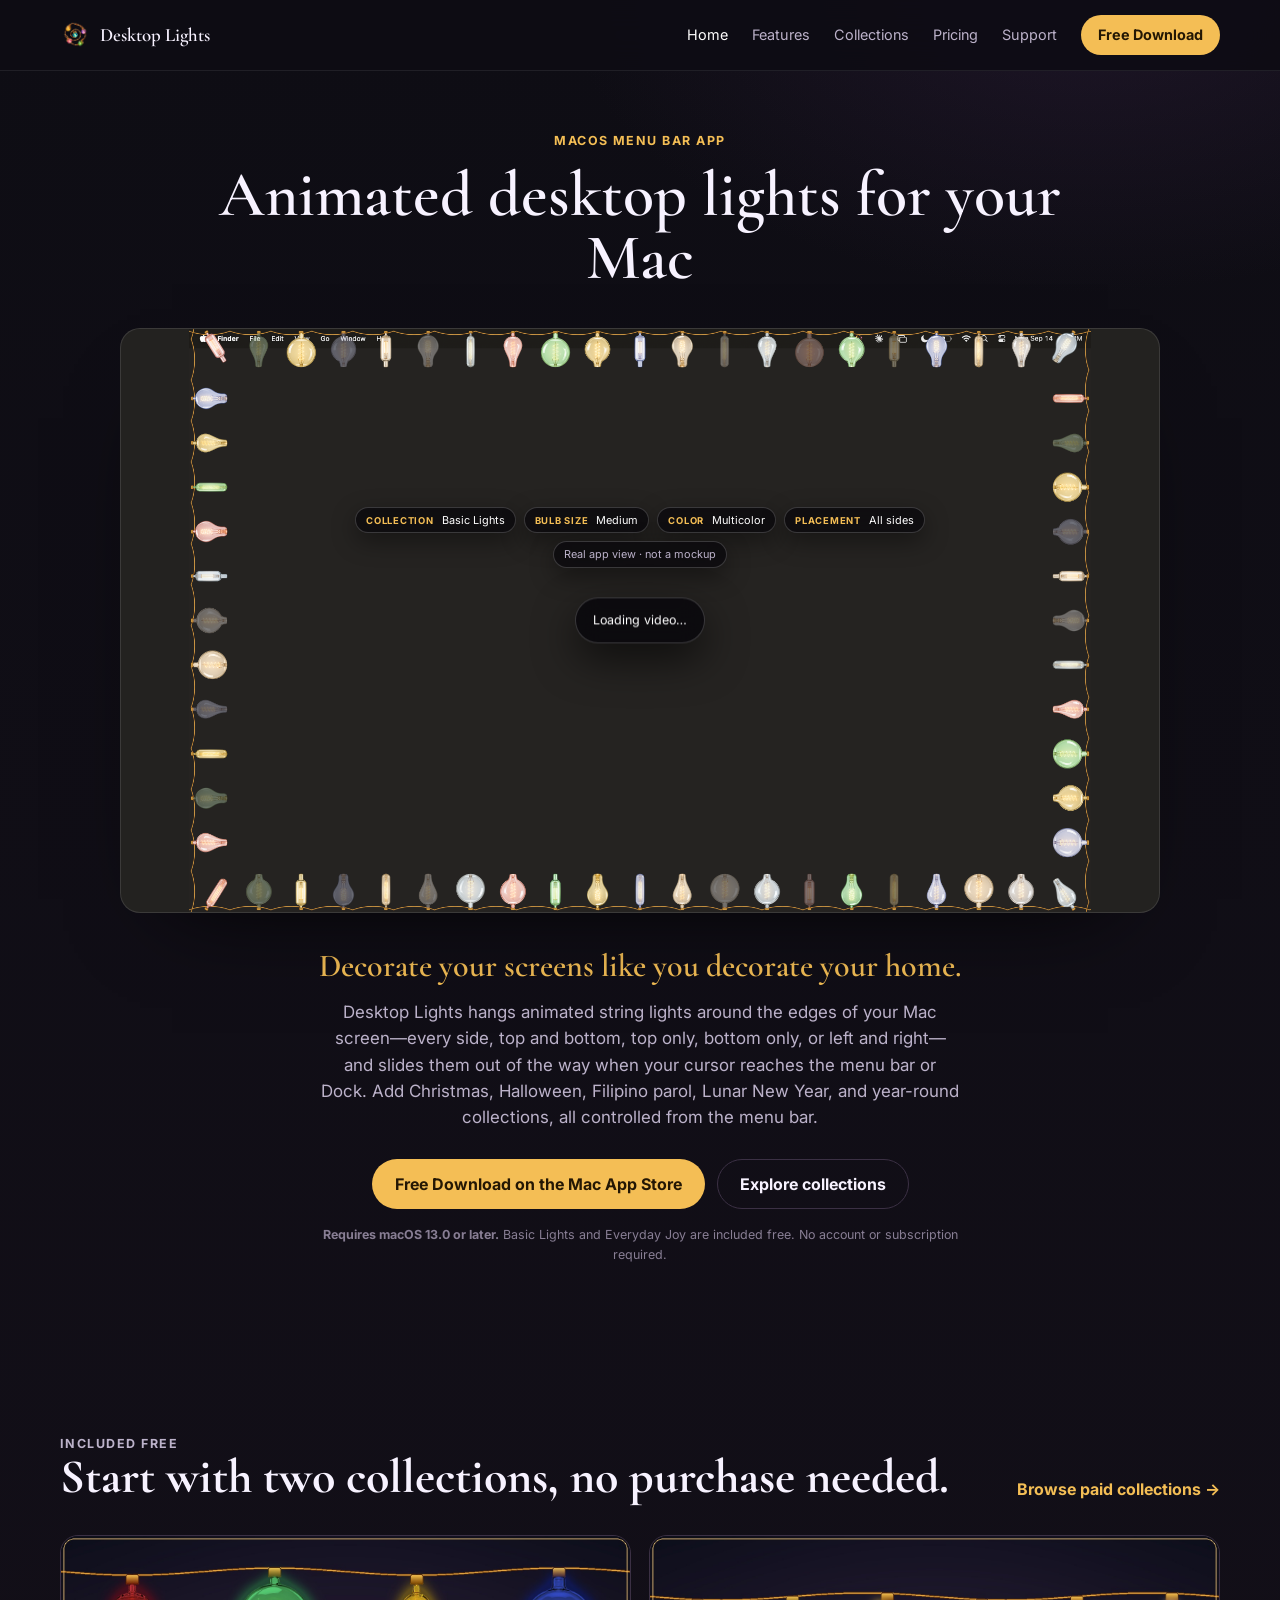
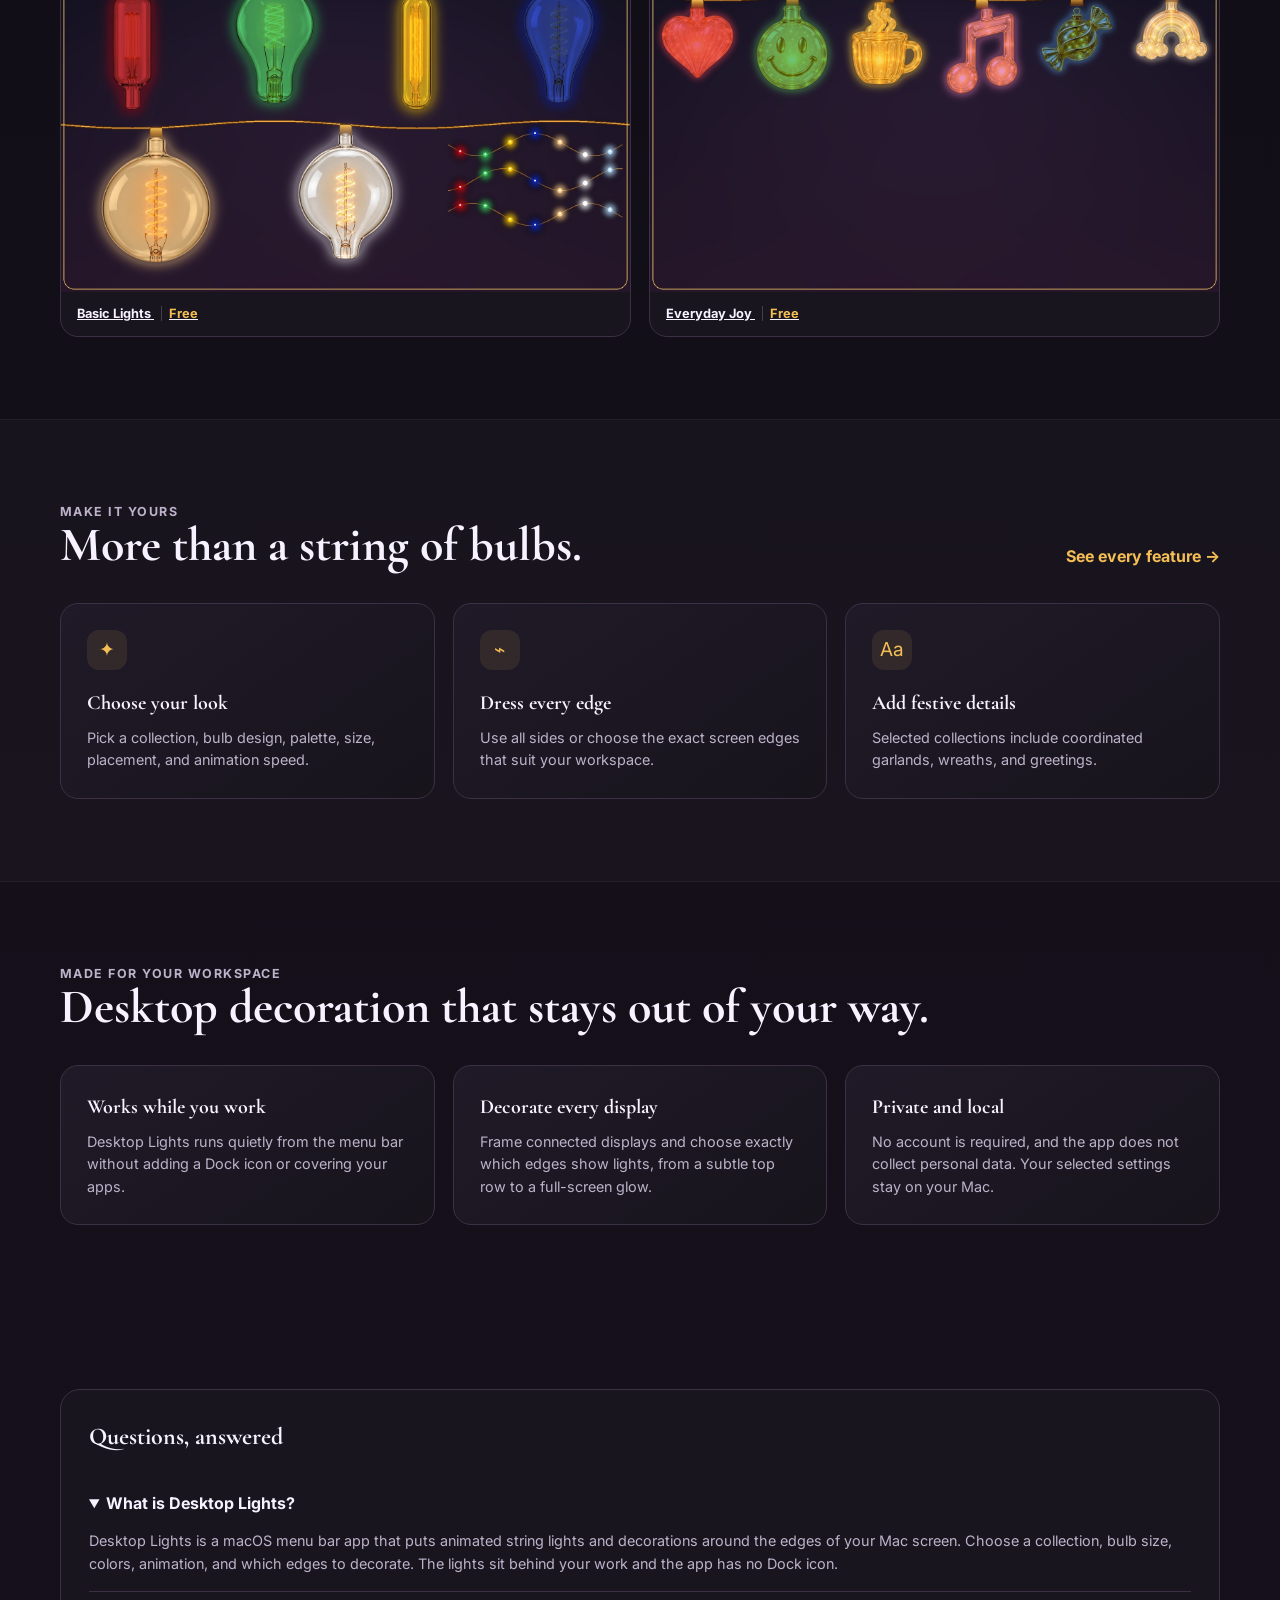
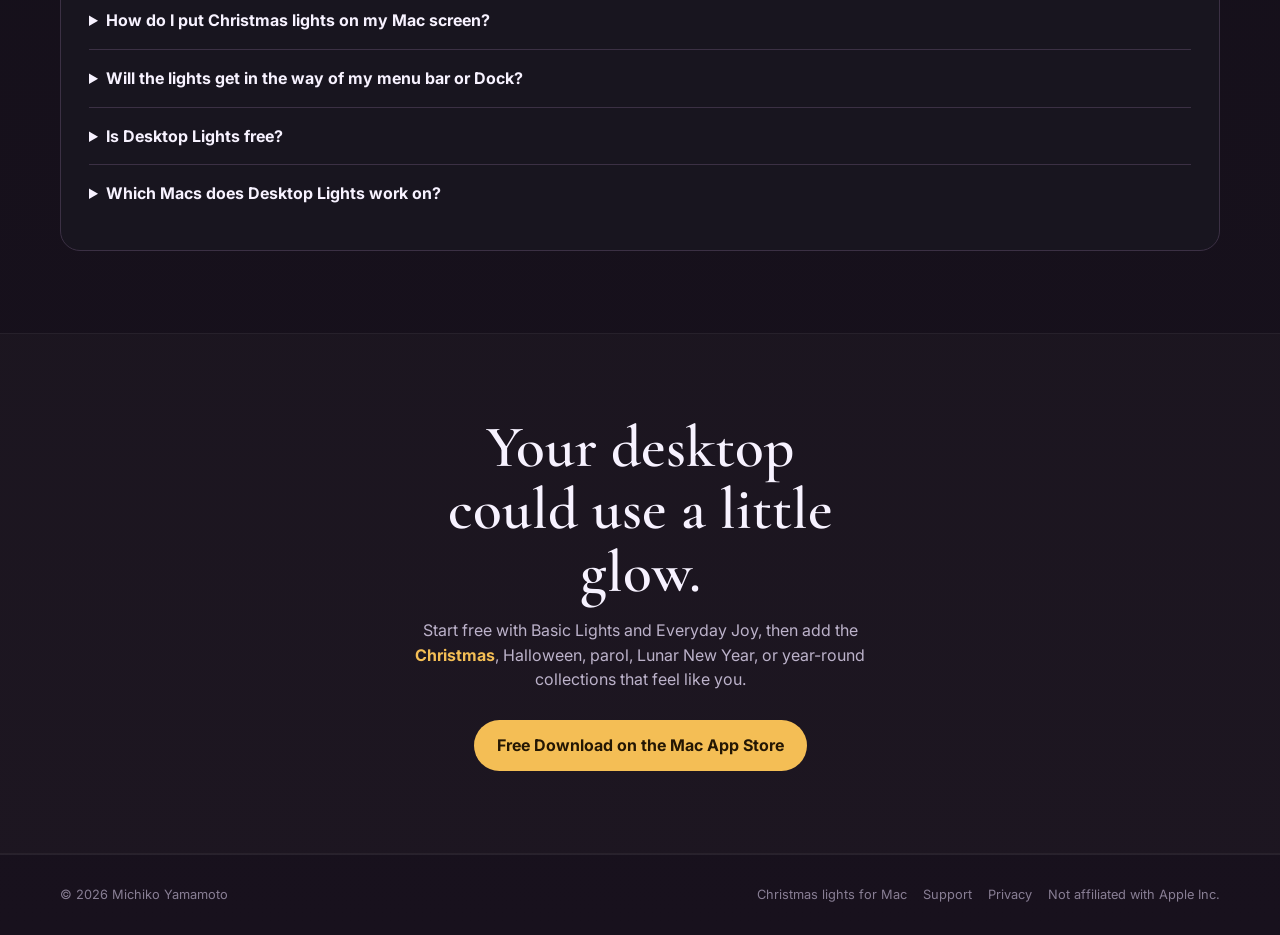
==== commit 0b8d6275: "Add files via upload" ====
--- a/index.html
+++ b/index.html
@@ -1,8 +1,8 @@
-<!doctype html><html lang="en"><head><meta charset="utf-8"><meta name="viewport" content="width=device-width,initial-scale=1"><link rel="icon" type="image/png" sizes="64x64" href="images/favicon.png?v=2"><link rel="apple-touch-icon" sizes="512x512" href="images/apple-touch-icon.png?v=2"><title>Desktop Lights — Christmas &amp; String Lights for Your Mac Desktop</title><meta name="description" content="Put animated Christmas lights, string lights, Halloween decorations, and Filipino parols around the edges of your Mac screen. Free on the Mac App Store. Requires macOS 13 or later."><link rel="canonical" href="https://astronomiku.github.io/desktoplights/"><meta property="og:type" content="website"><meta property="og:site_name" content="Desktop Lights"><meta property="og:title" content="Desktop Lights — Christmas &amp; String Lights for Your Mac Desktop"><meta property="og:description" content="Animated Christmas lights, string lights, and seasonal decorations around the edges of your Mac screen. Free on the Mac App Store."><meta property="og:url" content="https://astronomiku.github.io/desktoplights/"><meta property="og:image" content="https://astronomiku.github.io/desktoplights/images/marketing/hero-poster.jpg"><meta property="og:image:alt" content="Desktop Lights decorating the edges of a Mac display"><meta name="twitter:card" content="summary_large_image"><meta name="twitter:title" content="Desktop Lights for Mac"><meta name="twitter:description" content="Animated Christmas lights, string lights, and seasonal decorations around the edges of your Mac screen."><meta name="twitter:image" content="https://astronomiku.github.io/desktoplights/images/marketing/hero-poster.jpg"><link rel="preconnect" href="https://fonts.googleapis.com"><link rel="preconnect" href="https://fonts.gstatic.com" crossorigin><link href="https://fonts.googleapis.com/css2?family=Cormorant+Garamond:wght@500;600;700&family=Inter:wght@400;600;700&display=swap" rel="stylesheet"><link rel="stylesheet" href="css/site.css"><script type="application/ld+json">{"@context":"https://schema.org","@graph":[{"@type":"WebSite","@id":"https://astronomiku.github.io/desktoplights/#website","url":"https://astronomiku.github.io/desktoplights/","name":"Desktop Lights","description":"Animated desktop decorations for Mac"},{"@type":"SoftwareApplication","@id":"https://astronomiku.github.io/desktoplights/#app","name":"Desktop Lights","url":"https://astronomiku.github.io/desktoplights/","downloadUrl":"https://apps.apple.com/app/6809770698","applicationCategory":"UtilitiesApplication","applicationSubCategory":"Desktop customization","operatingSystem":"macOS 13.0 or later","description":"A macOS menu bar app that puts animated string lights, Christmas and Halloween decorations, Filipino parols, garlands, and greetings around the edges of your Mac screen.","image":"https://astronomiku.github.io/desktoplights/images/apple-touch-icon.png","author":{"@type":"Person","name":"Michiko Yamamoto"},"offers":{"@type":"Offer","price":"0","priceCurrency":"USD","availability":"https://schema.org/InStock"},"featureList":["Animated string lights around the edges of the Mac screen","Five placement options: all sides, top and bottom, top only, bottom only, left and right","Lights slide away when the cursor approaches the menu bar or Dock","Christmas, Halloween, and Filipino parol collections","Garlands and greetings","Multiple display support","Custom colors, bulb sizes, animation patterns, and speed","Free with two included collections; no account or subscription"],"screenshot":"https://astronomiku.github.io/desktoplights/images/marketing/hero-poster.jpg"},{"@type":"FAQPage","mainEntity":[{"@type":"Question","name":"What is Desktop Lights?","acceptedAnswer":{"@type":"Answer","text":"Desktop Lights is a macOS menu bar app that puts animated string lights and decorations around the edges of your Mac screen. Choose a collection, bulb size, colors, animation, and which edges to decorate. The lights sit behind your work and the app has no Dock icon."}},{"@type":"Question","name":"How do I put Christmas lights on my Mac screen?","acceptedAnswer":{"@type":"Answer","text":"Download Desktop Lights free from the Mac App Store and open it from the menu bar. Basic Lights, included free, gives you classic multicolor string lights right away. For Christmas ornaments, garlands, and greetings, add Classic Christmas, Nordic Christmas, or the Filipino parol collections. See Christmas lights for Mac →"}},{"@type":"Question","name":"Will the lights get in the way of my menu bar or Dock?","acceptedAnswer":{"@type":"Answer","text":"No. When you move your cursor toward the menu bar or the Dock, the lights on that edge slide out of view, then settle back once you move away. You can also show lights on only the edges you choose."}},{"@type":"Question","name":"Is Desktop Lights free?","acceptedAnswer":{"@type":"Answer","text":"Yes. The app is free and includes two collections, Basic Lights and Everyday Joy, with all placement and animation controls. Additional collections are one-time in-app purchases of US$2.99–US$5.99 each. There is no subscription and no account. See pricing →"}},{"@type":"Question","name":"Which Macs does Desktop Lights work on?","acceptedAnswer":{"@type":"Answer","text":"Desktop Lights requires macOS 13 Ventura or later. It can decorate connected displays at the same time and has been tested with setups of up to two displays."}}],"@id":"https://astronomiku.github.io/desktoplights/#faq"}]}</script></head><body>
+<!doctype html><html lang="en"><head><meta charset="utf-8"><meta name="viewport" content="width=device-width,initial-scale=1"><meta name="apple-itunes-app" content="app-id=6809770698"><link rel="icon" type="image/png" sizes="64x64" href="images/favicon.png?v=2"><link rel="apple-touch-icon" sizes="512x512" href="images/apple-touch-icon.png?v=2"><title>Desktop Lights — Christmas &amp; String Lights for Your Mac Desktop</title><meta name="description" content="Put animated Christmas lights, string lights, Halloween decorations, and Filipino parols around the edges of your Mac screen. Free on the Mac App Store. Requires macOS 13 or later."><link rel="canonical" href="https://desktoplights.app/"><meta property="og:type" content="website"><meta property="og:site_name" content="Desktop Lights"><meta property="og:title" content="Desktop Lights — Christmas &amp; String Lights for Your Mac Desktop"><meta property="og:description" content="Animated Christmas lights, string lights, and seasonal decorations around the edges of your Mac screen. Free on the Mac App Store."><meta property="og:url" content="https://desktoplights.app/"><meta property="og:image" content="https://desktoplights.app/images/marketing/hero-poster.jpg"><meta property="og:image:alt" content="Desktop Lights decorating the edges of a Mac display"><meta name="twitter:card" content="summary_large_image"><meta name="twitter:title" content="Desktop Lights for Mac"><meta name="twitter:description" content="Animated Christmas lights, string lights, and seasonal decorations around the edges of your Mac screen."><meta name="twitter:image" content="https://desktoplights.app/images/marketing/hero-poster.jpg"><link rel="preconnect" href="https://fonts.googleapis.com"><link rel="preconnect" href="https://fonts.gstatic.com" crossorigin><link href="https://fonts.googleapis.com/css2?family=Cormorant+Garamond:wght@500;600;700&family=Inter:wght@400;600;700&display=swap" rel="stylesheet"><link rel="stylesheet" href="css/site.css"><script type="application/ld+json">{"@context":"https://schema.org","@graph":[{"@type":"WebSite","@id":"https://desktoplights.app/#website","url":"https://desktoplights.app/","name":"Desktop Lights","description":"Animated desktop decorations for Mac"},{"@type":"SoftwareApplication","@id":"https://desktoplights.app/#app","name":"Desktop Lights","url":"https://desktoplights.app/","downloadUrl":"https://apps.apple.com/app/6809770698","applicationCategory":"UtilitiesApplication","applicationSubCategory":"Desktop customization","operatingSystem":"macOS 13.0 or later","description":"A macOS menu bar app that puts animated string lights, Christmas and Halloween decorations, Filipino parols, Lunar New Year lanterns, garlands, and greetings around the edges of your Mac screen.","image":"https://desktoplights.app/images/apple-touch-icon.png","author":{"@type":"Person","name":"Michiko Yamamoto"},"offers":{"@type":"Offer","price":"0","priceCurrency":"USD","availability":"https://schema.org/InStock"},"featureList":["Animated string lights around the edges of the Mac screen","Five placement options: all sides, top and bottom, top only, bottom only, left and right","Lights slide away when the cursor approaches the menu bar or Dock","Christmas, Halloween, Filipino parol, and Lunar New Year collections","Garlands and greetings","Multiple display support","Custom colors, bulb sizes, animation patterns, and speed","Free with two included collections; no account or subscription"],"screenshot":"https://desktoplights.app/images/marketing/hero-poster.jpg"},{"@type":"FAQPage","mainEntity":[{"@type":"Question","name":"What is Desktop Lights?","acceptedAnswer":{"@type":"Answer","text":"Desktop Lights is a macOS menu bar app that puts animated string lights and decorations around the edges of your Mac screen. Choose a collection, bulb size, colors, animation, and which edges to decorate. The lights sit behind your work and the app has no Dock icon."}},{"@type":"Question","name":"How do I put Christmas lights on my Mac screen?","acceptedAnswer":{"@type":"Answer","text":"Download Desktop Lights free from the Mac App Store and open it from the menu bar. Basic Lights, included free, gives you classic multicolor string lights right away. For Christmas ornaments, garlands, and greetings, add Classic Christmas, Nordic Christmas, or the Filipino parol collections. See Christmas lights for Mac →"}},{"@type":"Question","name":"Will the lights get in the way of my menu bar or Dock?","acceptedAnswer":{"@type":"Answer","text":"No. When you move your cursor toward the menu bar or the Dock, the lights on that edge slide out of view, then settle back once you move away. You can also show lights on only the edges you choose."}},{"@type":"Question","name":"Is Desktop Lights free?","acceptedAnswer":{"@type":"Answer","text":"Yes. The app is free and includes two collections, Basic Lights and Everyday Joy, with all placement and animation controls. Additional collections are one-time in-app purchases of US$2.99–US$5.99 each. There is no subscription and no account. See pricing →"}},{"@type":"Question","name":"Which Macs does Desktop Lights work on?","acceptedAnswer":{"@type":"Answer","text":"Desktop Lights requires macOS 13 Ventura or later. It can decorate connected displays at the same time and has been tested with setups of up to two displays."}}],"@id":"https://desktoplights.app/#faq"}]}</script></head><body>
 <header class="header"><nav class="wrap nav"><a class="brand" href="index.html">Desktop Lights</a><div class="nav-links"><a aria-current="page" href="index.html">Home</a><a href="features.html">Features</a><a href="collections.html">Collections</a><a href="pricing.html">Pricing</a><a href="support.html">Support</a><a class="nav-buy" href="https://apps.apple.com/app/6809770698" target="_blank" rel="noopener">Free Download</a></div></nav></header>
-<main><section class="hero hero-simple"><div class="wrap"><div class="hero-heading"><p class="kicker">macOS menu bar app</p><h1>Animated desktop lights for your Mac</h1></div><div class="hero-screen hero-screen-wide hero-video-cover" data-hero-trigger role="button" tabindex="-1" aria-disabled="true" aria-busy="true" aria-label="Play the Desktop Lights for Mac video"><video class="hero-video" playsinline preload="auto" poster="images/marketing/basiclights-cover.png"><source src="videos/desktop-lights-reel.mp4" type="video/mp4"></video><div class="hero-center-info"><div class="hero-video-meta" aria-label="Displayed configuration"><span><strong>Collection</strong> Basic Lights</span><span><strong>Bulb size</strong> Medium</span><span><strong>Color</strong> Multicolor</span><span><strong>Placement</strong> All sides</span></div><span class="hero-real-view">Real app view · not a mockup</span></div><span class="hero-loading" data-video-loading role="status">Loading video…</span><span class="hero-play" data-video-play aria-hidden="true"><b>▶</b><em>Play video</em></span></div><div class="hero-details"><p class="tagline">Decorate your screens like you decorate your home.</p><p class="lede">Desktop Lights hangs animated string lights around the edges of your Mac screen—every side, top and bottom, top only, bottom only, or left and right—and slides them out of the way when your cursor reaches the menu bar or Dock. Add Christmas, Halloween, Filipino parol, and year-round collections, all controlled from the menu bar.</p><div class="actions"><a class="button primary" href="https://apps.apple.com/app/6809770698" target="_blank" rel="noopener">Free Download on the Mac App Store</a><a class="button" href="collections.html">Explore collections</a></div><p class="micro"><strong>Requires macOS 13.0 or later.</strong> Basic Lights and Everyday Joy are included free. No account or subscription required.</p></div></div></section>
+<main><section class="hero hero-simple"><div class="wrap"><div class="hero-heading"><p class="kicker">macOS menu bar app</p><h1>Animated desktop lights for your Mac</h1></div><div class="hero-screen hero-screen-wide hero-video-cover" data-hero-trigger role="button" tabindex="-1" aria-disabled="true" aria-busy="true" aria-label="Play the Desktop Lights for Mac video"><video class="hero-video" playsinline preload="auto" poster="images/marketing/basiclights-cover.png"><source src="videos/desktop-lights-reel.mp4" type="video/mp4"></video><div class="hero-center-info"><div class="hero-video-meta" aria-label="Displayed configuration"><span><strong>Collection</strong> Basic Lights</span><span><strong>Bulb size</strong> Medium</span><span><strong>Color</strong> Multicolor</span><span><strong>Placement</strong> All sides</span></div><span class="hero-real-view">Real app view · not a mockup</span></div><span class="hero-loading" data-video-loading role="status">Loading video…</span><span class="hero-play" data-video-play aria-hidden="true"><b>▶</b><em>Play video</em></span></div><div class="hero-details"><p class="tagline">Decorate your screens like you decorate your home.</p><p class="lede">Desktop Lights hangs animated string lights around the edges of your Mac screen—every side, top and bottom, top only, bottom only, or left and right—and slides them out of the way when your cursor reaches the menu bar or Dock. Add Christmas, Halloween, Filipino parol, Lunar New Year, and year-round collections, all controlled from the menu bar.</p><div class="actions"><a class="button primary" href="https://apps.apple.com/app/6809770698" target="_blank" rel="noopener">Free Download on the Mac App Store</a><a class="button" href="collections.html">Explore collections</a></div><p class="micro"><strong>Requires macOS 13.0 or later.</strong> Basic Lights and Everyday Joy are included free. No account or subscription required.</p></div></div></section>
 <section class="section"><div class="wrap"><div class="section-head"><div><p class="kicker">Included free</p><h2>Start with two collections, no purchase needed.</h2></div><a class="text-link" href="collections.html">Browse paid collections →</a></div><div class="showcase-row two"><a class="showcase" href="pricing.html"><span class="showcase-media"><img src="images/showcases/basic-lights.jpg" alt="Basic Lights collection"></span><span class="showcase-label">Basic Lights <em>Free</em></span></a><a class="showcase" href="pricing.html"><span class="showcase-media"><img src="images/showcases/everyday-joy.jpg" alt="Everyday Joy collection"></span><span class="showcase-label">Everyday Joy <em>Free</em></span></a></div></div></section>
 <section class="section alt"><div class="wrap"><div class="section-head"><div><p class="kicker">Make it yours</p><h2>More than a string of bulbs.</h2></div><a class="text-link" href="features.html">See every feature →</a></div><div class="feature-grid"><article class="feature"><div class="feature-icon">✦</div><h3>Choose your look</h3><p>Pick a collection, bulb design, palette, size, placement, and animation speed.</p></article><article class="feature"><div class="feature-icon">⌁</div><h3>Dress every edge</h3><p>Use all sides or choose the exact screen edges that suit your workspace.</p></article><article class="feature"><div class="feature-icon">Aa</div><h3>Add festive details</h3><p>Selected collections include coordinated garlands, wreaths, and greetings.</p></article></div></div></section>
-<section class="section"><div class="wrap"><div class="section-head"><div><p class="kicker">Made for your workspace</p><h2>Desktop decoration that stays out of your way.</h2></div></div><div class="feature-grid"><article class="feature"><h3>Works while you work</h3><p>Desktop Lights runs quietly from the menu bar without adding a Dock icon or covering your apps.</p></article><article class="feature"><h3>Decorate every display</h3><p>Frame connected displays and choose exactly which edges show lights, from a subtle top row to a full-screen glow.</p></article><article class="feature"><h3>Private and local</h3><p>No account is required, and the app does not collect personal data. Your selected settings stay on your Mac.</p></article></div></div></section><section class="section" id="faq"><div class="wrap"><div class="faq"><h2>Questions, answered</h2><details open><summary>What is Desktop Lights?</summary><p>Desktop Lights is a macOS menu bar app that puts animated string lights and decorations around the edges of your Mac screen. Choose a collection, bulb size, colors, animation, and which edges to decorate. The lights sit behind your work and the app has no Dock icon.</p></details><details><summary>How do I put Christmas lights on my Mac screen?</summary><p>Download Desktop Lights free from the Mac App Store and open it from the menu bar. Basic Lights, included free, gives you classic multicolor string lights right away. For Christmas ornaments, garlands, and greetings, add Classic Christmas, Nordic Christmas, or the Filipino parol collections. <a class="text-link" href="christmas-lights-for-mac.html">See Christmas lights for Mac →</a></p></details><details><summary>Will the lights get in the way of my menu bar or Dock?</summary><p>No. When you move your cursor toward the menu bar or the Dock, the lights on that edge slide out of view, then settle back once you move away. You can also show lights on only the edges you choose.</p></details><details><summary>Is Desktop Lights free?</summary><p>Yes. The app is free and includes two collections, Basic Lights and Everyday Joy, with all placement and animation controls. Additional collections are one-time in-app purchases of US$2.99–US$5.99 each. There is no subscription and no account. <a class="text-link" href="pricing.html">See pricing →</a></p></details><details><summary>Which Macs does Desktop Lights work on?</summary><p>Desktop Lights requires macOS 13 Ventura or later. It can decorate connected displays at the same time and has been tested with setups of up to two displays.</p></details></div></div></section><section class="section alt closing"><div class="wrap"><h2>Your desktop could use a little glow.</h2><p>Start free with Basic Lights and Everyday Joy, then add the <a class="text-link" href="christmas-lights-for-mac.html">Christmas</a>, Halloween, parol, or year-round collections that feel like you.</p><div class="actions"><a class="button primary" href="https://apps.apple.com/app/6809770698" target="_blank" rel="noopener">Free Download on the Mac App Store</a></div></div></section></main>
+<section class="section"><div class="wrap"><div class="section-head"><div><p class="kicker">Made for your workspace</p><h2>Desktop decoration that stays out of your way.</h2></div></div><div class="feature-grid"><article class="feature"><h3>Works while you work</h3><p>Desktop Lights runs quietly from the menu bar without adding a Dock icon or covering your apps.</p></article><article class="feature"><h3>Decorate every display</h3><p>Frame connected displays and choose exactly which edges show lights, from a subtle top row to a full-screen glow.</p></article><article class="feature"><h3>Private and local</h3><p>No account is required, and the app does not collect personal data. Your selected settings stay on your Mac.</p></article></div></div></section><section class="section" id="faq"><div class="wrap"><div class="faq"><h2>Questions, answered</h2><details open><summary>What is Desktop Lights?</summary><p>Desktop Lights is a macOS menu bar app that puts animated string lights and decorations around the edges of your Mac screen. Choose a collection, bulb size, colors, animation, and which edges to decorate. The lights sit behind your work and the app has no Dock icon.</p></details><details><summary>How do I put Christmas lights on my Mac screen?</summary><p>Download Desktop Lights free from the Mac App Store and open it from the menu bar. Basic Lights, included free, gives you classic multicolor string lights right away. For Christmas ornaments, garlands, and greetings, add Classic Christmas, Nordic Christmas, or the Filipino parol collections. <a class="text-link" href="christmas-lights-for-mac.html">See Christmas lights for Mac →</a></p></details><details><summary>Will the lights get in the way of my menu bar or Dock?</summary><p>No. When you move your cursor toward the menu bar or the Dock, the lights on that edge slide out of view, then settle back once you move away. You can also show lights on only the edges you choose.</p></details><details><summary>Is Desktop Lights free?</summary><p>Yes. The app is free and includes two collections, Basic Lights and Everyday Joy, with all placement and animation controls. Additional collections are one-time in-app purchases of US$2.99–US$5.99 each. There is no subscription and no account. <a class="text-link" href="pricing.html">See pricing →</a></p></details><details><summary>Which Macs does Desktop Lights work on?</summary><p>Desktop Lights requires macOS 13 Ventura or later. It can decorate connected displays at the same time and has been tested with setups of up to two displays.</p></details></div></div></section><section class="section alt closing"><div class="wrap"><h2>Your desktop could use a little glow.</h2><p>Start free with Basic Lights and Everyday Joy, then add the <a class="text-link" href="christmas-lights-for-mac.html">Christmas</a>, Halloween, parol, Lunar New Year, or year-round collections that feel like you.</p><div class="actions"><a class="button primary" href="https://apps.apple.com/app/6809770698" target="_blank" rel="noopener">Free Download on the Mac App Store</a></div></div></section></main>
 <div class="lightbox" data-lightbox hidden><div class="lightbox-backdrop" data-lightbox-close></div><div class="lightbox-inner"><button type="button" class="lightbox-close" data-lightbox-close aria-label="Close video">✕</button><video class="lightbox-video" controls loop playsinline poster="images/marketing/hero-poster.jpg"><source src="videos/desktop-lights-reel.mp4" type="video/mp4"></video></div></div>
 <footer class="footer"><div class="wrap footer-inner"><span>© 2026 Michiko Yamamoto</span><div class="footer-links"><a href="christmas-lights-for-mac.html">Christmas lights for Mac</a><a href="support.html">Support</a><a href="privacy.html">Privacy</a><span>Not affiliated with Apple Inc.</span></div></div></footer><script src="js/site.js"></script></body></html>
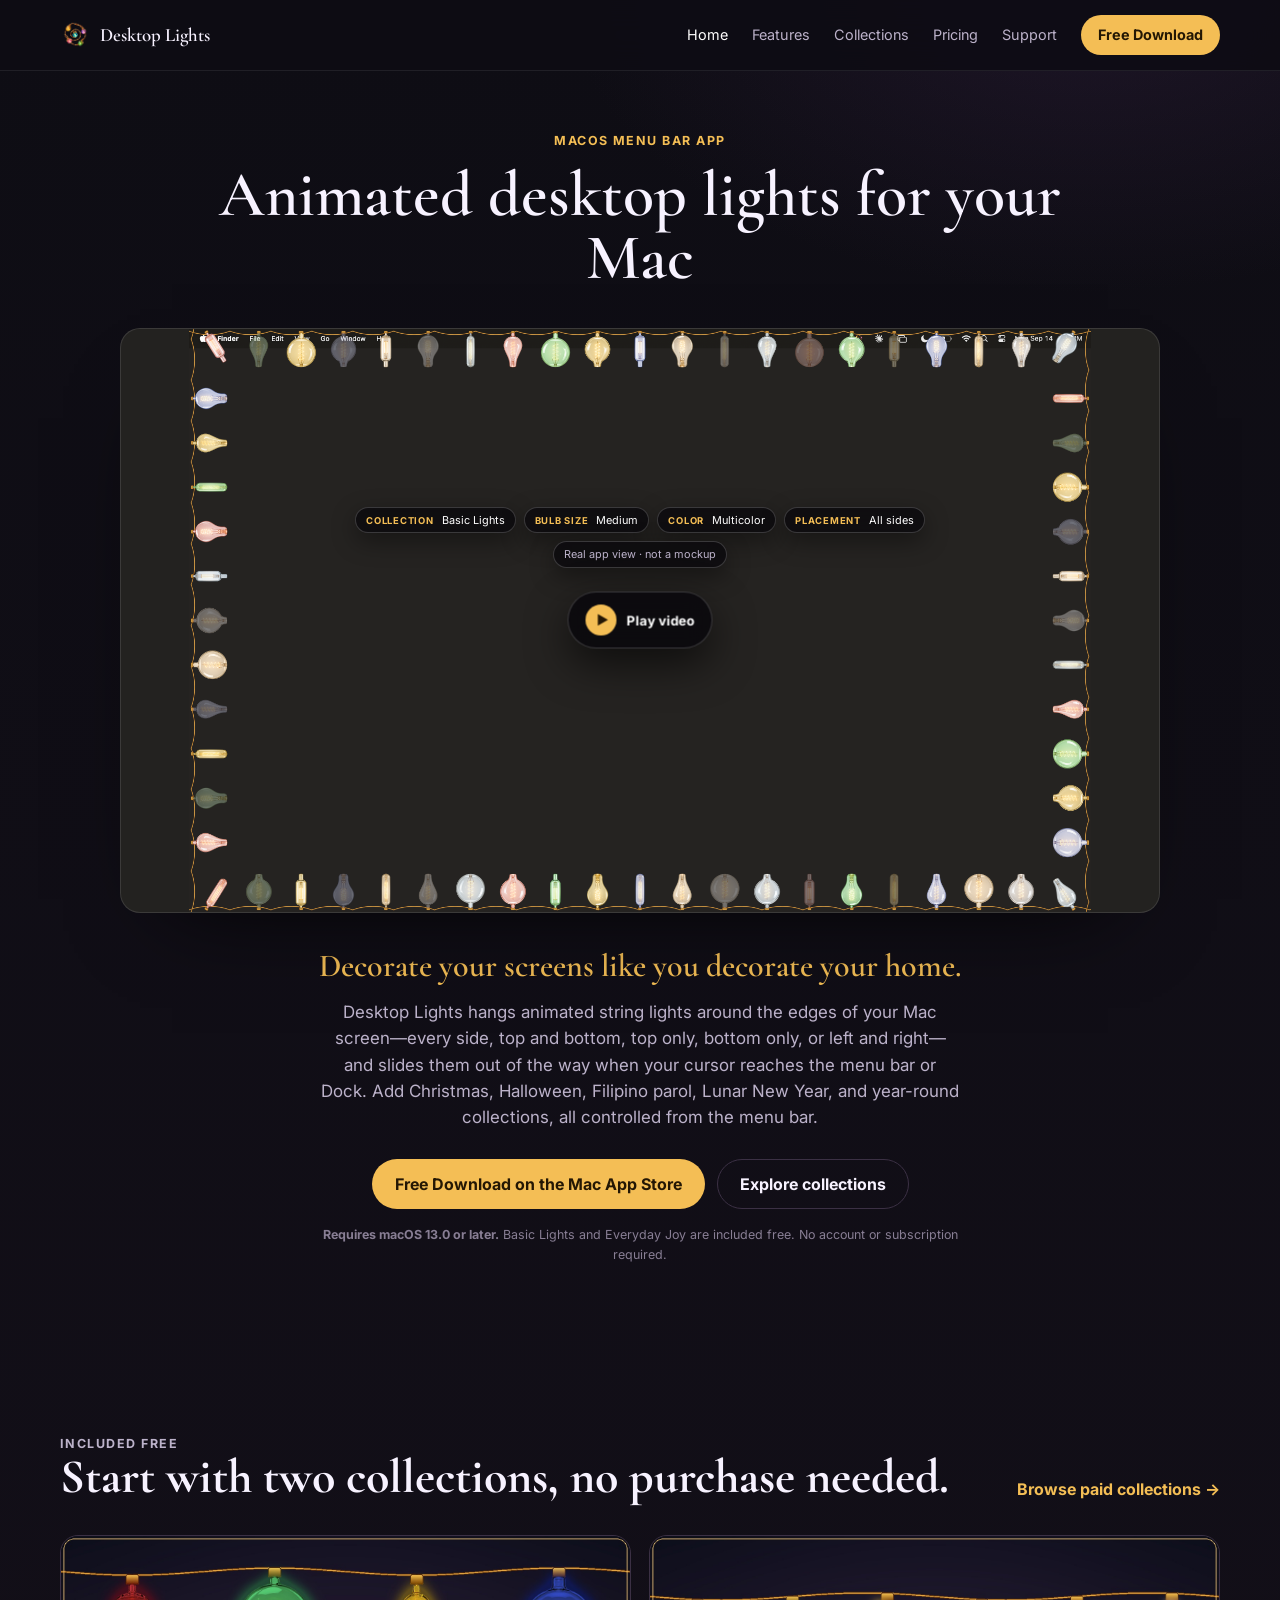
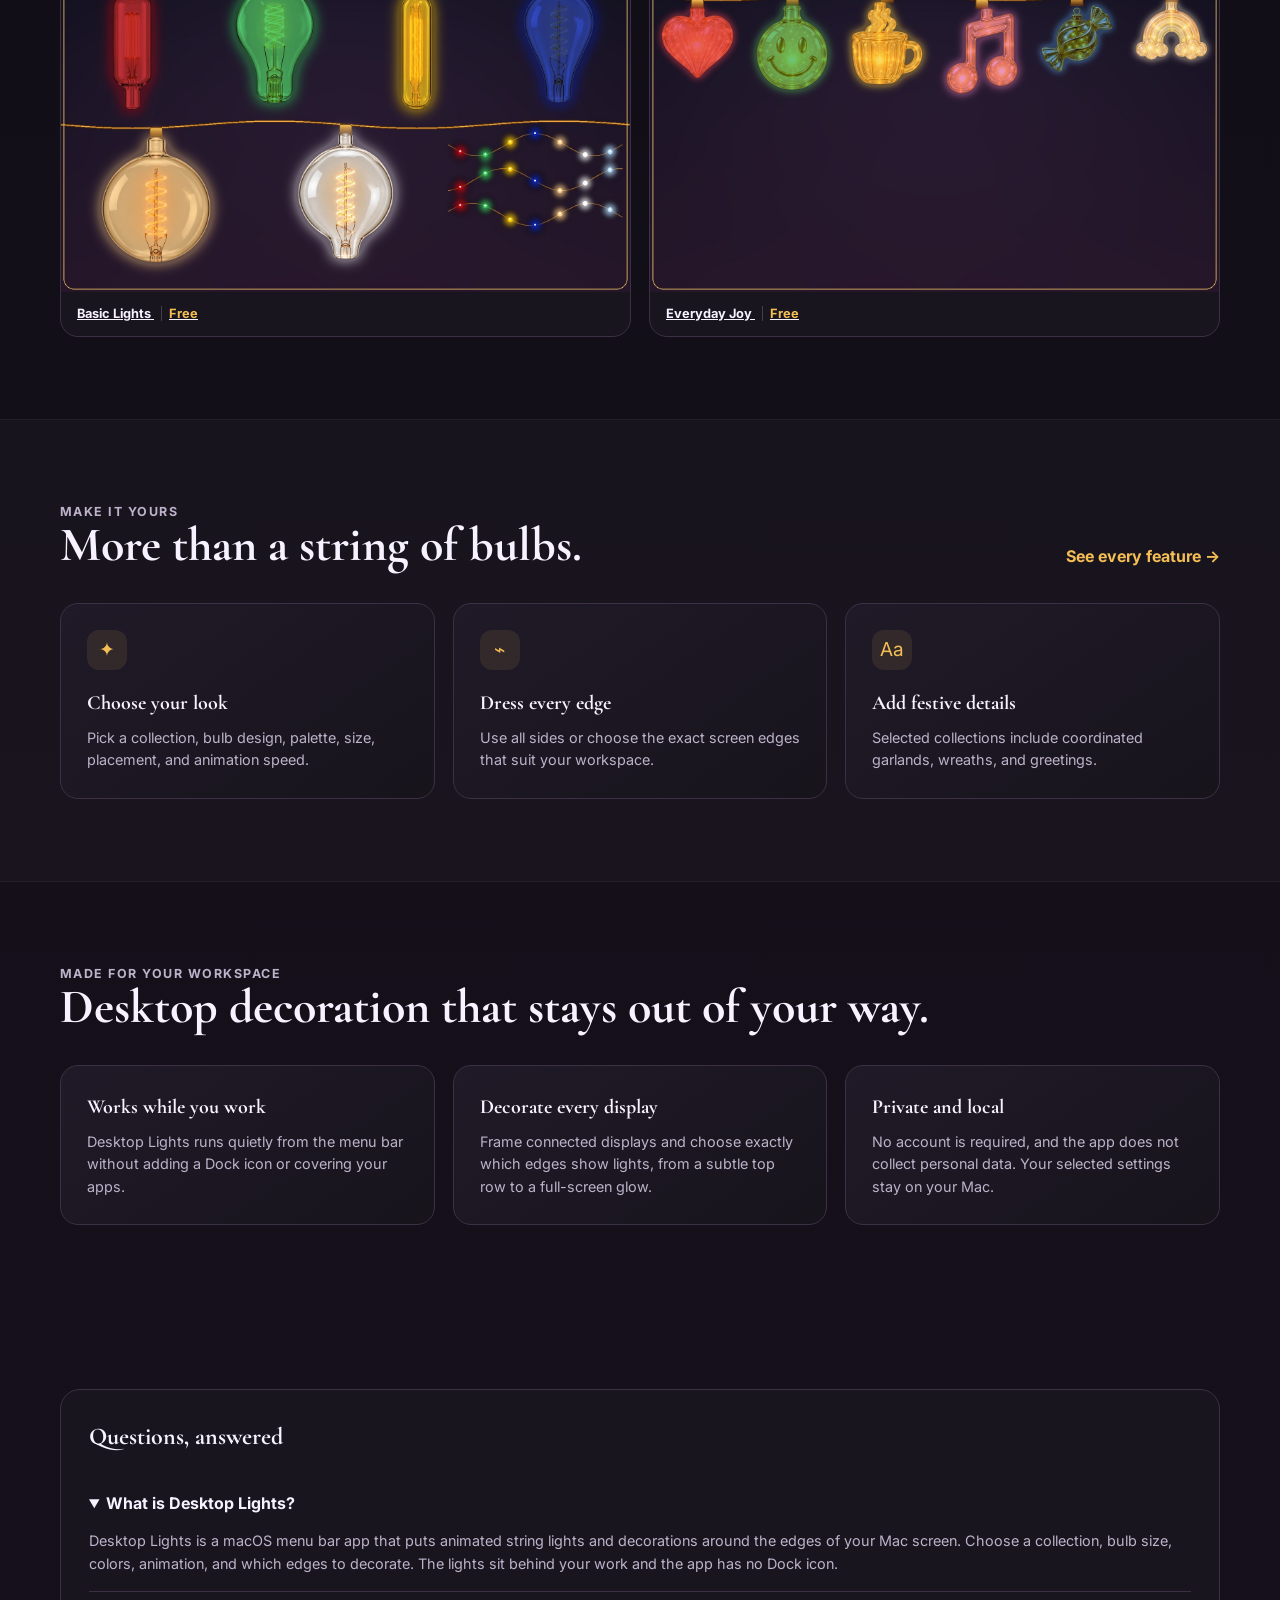
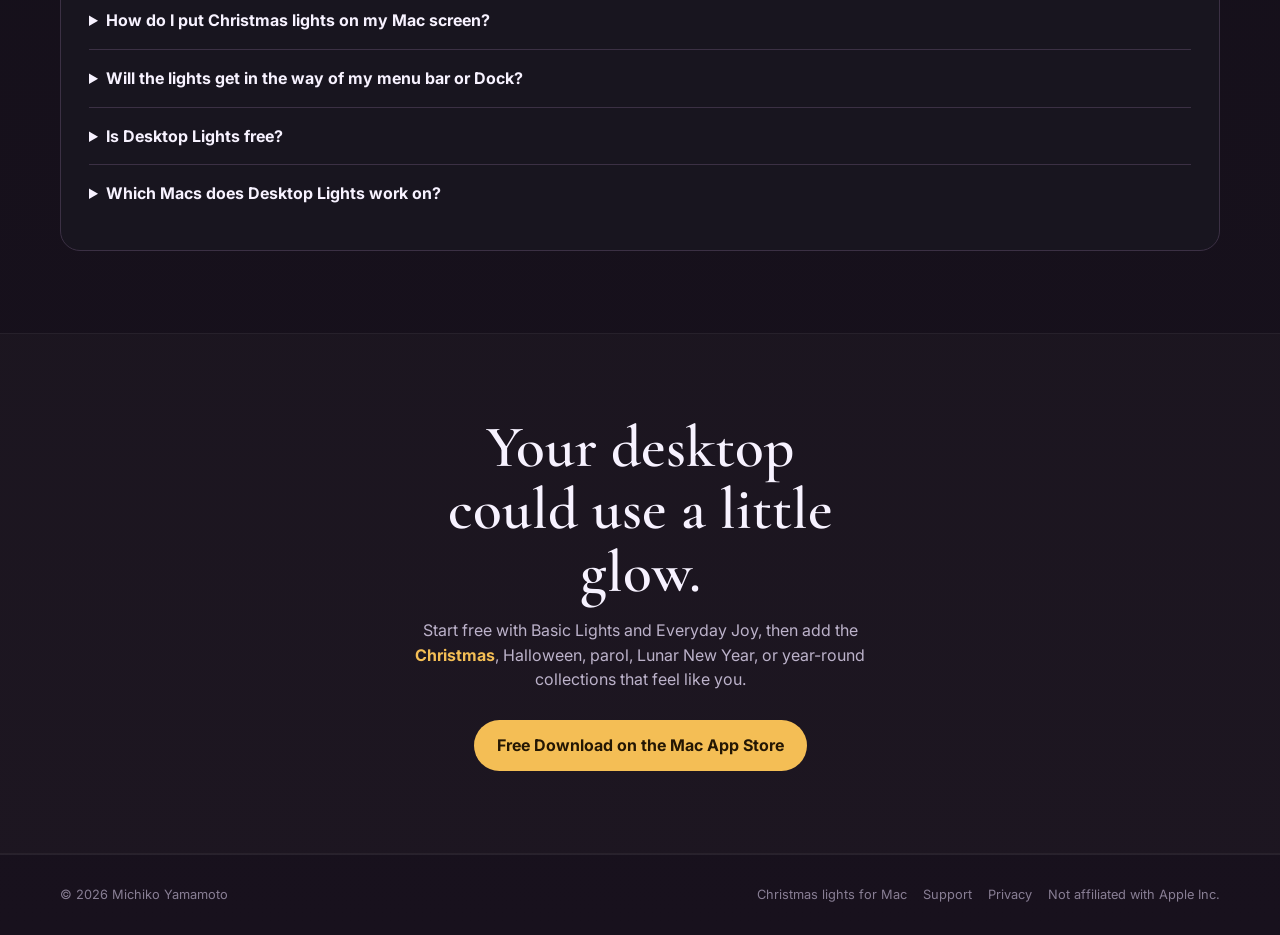
==== commit 80306581: "Add files via upload" ====
--- a/index.html
+++ b/index.html
@@ -1,8 +1,8 @@
-<!doctype html><html lang="en"><head><meta charset="utf-8"><meta name="viewport" content="width=device-width,initial-scale=1"><meta name="apple-itunes-app" content="app-id=6809770698"><link rel="icon" type="image/png" sizes="64x64" href="images/favicon.png?v=2"><link rel="apple-touch-icon" sizes="512x512" href="images/apple-touch-icon.png?v=2"><title>Desktop Lights — Christmas &amp; String Lights for Your Mac Desktop</title><meta name="description" content="Put animated Christmas lights, string lights, Halloween decorations, and Filipino parols around the edges of your Mac screen. Free on the Mac App Store. Requires macOS 13 or later."><link rel="canonical" href="https://desktoplights.app/"><meta property="og:type" content="website"><meta property="og:site_name" content="Desktop Lights"><meta property="og:title" content="Desktop Lights — Christmas &amp; String Lights for Your Mac Desktop"><meta property="og:description" content="Animated Christmas lights, string lights, and seasonal decorations around the edges of your Mac screen. Free on the Mac App Store."><meta property="og:url" content="https://desktoplights.app/"><meta property="og:image" content="https://desktoplights.app/images/marketing/hero-poster.jpg"><meta property="og:image:alt" content="Desktop Lights decorating the edges of a Mac display"><meta name="twitter:card" content="summary_large_image"><meta name="twitter:title" content="Desktop Lights for Mac"><meta name="twitter:description" content="Animated Christmas lights, string lights, and seasonal decorations around the edges of your Mac screen."><meta name="twitter:image" content="https://desktoplights.app/images/marketing/hero-poster.jpg"><link rel="preconnect" href="https://fonts.googleapis.com"><link rel="preconnect" href="https://fonts.gstatic.com" crossorigin><link href="https://fonts.googleapis.com/css2?family=Cormorant+Garamond:wght@500;600;700&family=Inter:wght@400;600;700&display=swap" rel="stylesheet"><link rel="stylesheet" href="css/site.css"><script type="application/ld+json">{"@context":"https://schema.org","@graph":[{"@type":"WebSite","@id":"https://desktoplights.app/#website","url":"https://desktoplights.app/","name":"Desktop Lights","description":"Animated desktop decorations for Mac"},{"@type":"SoftwareApplication","@id":"https://desktoplights.app/#app","name":"Desktop Lights","url":"https://desktoplights.app/","downloadUrl":"https://apps.apple.com/app/6809770698","applicationCategory":"UtilitiesApplication","applicationSubCategory":"Desktop customization","operatingSystem":"macOS 13.0 or later","description":"A macOS menu bar app that puts animated string lights, Christmas and Halloween decorations, Filipino parols, Lunar New Year lanterns, garlands, and greetings around the edges of your Mac screen.","image":"https://desktoplights.app/images/apple-touch-icon.png","author":{"@type":"Person","name":"Michiko Yamamoto"},"offers":{"@type":"Offer","price":"0","priceCurrency":"USD","availability":"https://schema.org/InStock"},"featureList":["Animated string lights around the edges of the Mac screen","Five placement options: all sides, top and bottom, top only, bottom only, left and right","Lights slide away when the cursor approaches the menu bar or Dock","Christmas, Halloween, Filipino parol, and Lunar New Year collections","Garlands and greetings","Multiple display support","Custom colors, bulb sizes, animation patterns, and speed","Free with two included collections; no account or subscription"],"screenshot":"https://desktoplights.app/images/marketing/hero-poster.jpg"},{"@type":"FAQPage","mainEntity":[{"@type":"Question","name":"What is Desktop Lights?","acceptedAnswer":{"@type":"Answer","text":"Desktop Lights is a macOS menu bar app that puts animated string lights and decorations around the edges of your Mac screen. Choose a collection, bulb size, colors, animation, and which edges to decorate. The lights sit behind your work and the app has no Dock icon."}},{"@type":"Question","name":"How do I put Christmas lights on my Mac screen?","acceptedAnswer":{"@type":"Answer","text":"Download Desktop Lights free from the Mac App Store and open it from the menu bar. Basic Lights, included free, gives you classic multicolor string lights right away. For Christmas ornaments, garlands, and greetings, add Classic Christmas, Nordic Christmas, or the Filipino parol collections. See Christmas lights for Mac →"}},{"@type":"Question","name":"Will the lights get in the way of my menu bar or Dock?","acceptedAnswer":{"@type":"Answer","text":"No. When you move your cursor toward the menu bar or the Dock, the lights on that edge slide out of view, then settle back once you move away. You can also show lights on only the edges you choose."}},{"@type":"Question","name":"Is Desktop Lights free?","acceptedAnswer":{"@type":"Answer","text":"Yes. The app is free and includes two collections, Basic Lights and Everyday Joy, with all placement and animation controls. Additional collections are one-time in-app purchases of US$2.99–US$5.99 each. There is no subscription and no account. See pricing →"}},{"@type":"Question","name":"Which Macs does Desktop Lights work on?","acceptedAnswer":{"@type":"Answer","text":"Desktop Lights requires macOS 13 Ventura or later. It can decorate connected displays at the same time and has been tested with setups of up to two displays."}}],"@id":"https://desktoplights.app/#faq"}]}</script></head><body>
+<!doctype html><html lang="en"><head><meta charset="utf-8"><meta name="viewport" content="width=device-width,initial-scale=1"><meta name="apple-itunes-app" content="app-id=6809770698"><link rel="icon" type="image/png" sizes="64x64" href="images/favicon.png?v=2"><link rel="apple-touch-icon" sizes="512x512" href="images/apple-touch-icon.png?v=2"><title>Desktop Lights — Christmas &amp; String Lights for Your Mac Desktop</title><meta name="description" content="Put animated Christmas lights, string lights, Halloween decorations, and Filipino parols around the edges of your Mac screen. Free on the Mac App Store. Requires macOS 13 or later."><link rel="canonical" href="https://desktoplights.app/"><meta property="og:type" content="website"><meta property="og:site_name" content="Desktop Lights"><meta property="og:title" content="Desktop Lights — Christmas &amp; String Lights for Your Mac Desktop"><meta property="og:description" content="Animated Christmas lights, string lights, and seasonal decorations around the edges of your Mac screen. Free on the Mac App Store."><meta property="og:url" content="https://desktoplights.app/"><meta property="og:image" content="https://desktoplights.app/images/marketing/hero-poster.jpg"><meta property="og:image:alt" content="Desktop Lights decorating the edges of a Mac display"><meta name="twitter:card" content="summary_large_image"><meta name="twitter:title" content="Desktop Lights for Mac"><meta name="twitter:description" content="Animated Christmas lights, string lights, and seasonal decorations around the edges of your Mac screen."><meta name="twitter:image" content="https://desktoplights.app/images/marketing/hero-poster.jpg"><link rel="preconnect" href="https://fonts.googleapis.com"><link rel="preconnect" href="https://fonts.gstatic.com" crossorigin><link href="https://fonts.googleapis.com/css2?family=Cormorant+Garamond:wght@500;600;700&family=Inter:wght@400;600;700&display=swap" rel="stylesheet"><link rel="stylesheet" href="css/site.css"><script type="application/ld+json">{"@context":"https://schema.org","@graph":[{"@type":"WebSite","@id":"https://desktoplights.app/#website","url":"https://desktoplights.app/","name":"Desktop Lights","description":"Animated desktop decorations for Mac"},{"@type":"SoftwareApplication","@id":"https://desktoplights.app/#app","name":"Desktop Lights","url":"https://desktoplights.app/","downloadUrl":"https://apps.apple.com/app/6809770698","applicationCategory":"UtilitiesApplication","applicationSubCategory":"Desktop customization","operatingSystem":"macOS 13.0 or later","description":"A macOS menu bar app that puts animated string lights, Christmas and Halloween decorations, Filipino parols, Lunar New Year lanterns, garlands, and greetings around the edges of your Mac screen.","image":"https://desktoplights.app/images/apple-touch-icon.png","author":{"@type":"Person","name":"Michiko Yamamoto"},"offers":{"@type":"Offer","price":"0","priceCurrency":"USD","availability":"https://schema.org/InStock"},"featureList":["Animated string lights around the edges of the Mac screen","Five placement options: all sides, top and bottom, top only, bottom only, left and right","Lights slide away when the cursor approaches the menu bar or Dock","Christmas, Halloween, Filipino parol, and Lunar New Year collections","Garlands and greetings","Multiple display support","Custom colors, bulb sizes, animation patterns, and speed","Free with two included collections; no account or subscription"],"screenshot":"https://desktoplights.app/images/marketing/hero-poster.jpg"},{"@type":"FAQPage","mainEntity":[{"@type":"Question","name":"What is Desktop Lights?","acceptedAnswer":{"@type":"Answer","text":"Desktop Lights is a macOS menu bar app that puts animated string lights and decorations around the edges of your Mac screen. Choose a collection, bulb size, colors, animation, and which edges to decorate. The lights sit behind your work and the app has no Dock icon."}},{"@type":"Question","name":"How do I put Christmas lights on my Mac screen?","acceptedAnswer":{"@type":"Answer","text":"Download Desktop Lights free from the Mac App Store and open it from the menu bar. Basic Lights, included free, gives you classic multicolor string lights right away. For Christmas ornaments, garlands, and greetings, add Classic Christmas, Nordic Christmas, or the Filipino parol collections. See Christmas lights for Mac →"}},{"@type":"Question","name":"Will the lights get in the way of my menu bar or Dock?","acceptedAnswer":{"@type":"Answer","text":"No. When you move your cursor toward the menu bar or the Dock, the lights on that edge slide out of view, then settle back once you move away. You can also show lights on only the edges you choose."}},{"@type":"Question","name":"Is Desktop Lights free?","acceptedAnswer":{"@type":"Answer","text":"Yes. The app is free and includes two collections, Basic Lights and Everyday Joy, with all placement and animation controls. Additional collections are one-time in-app purchases of US$2.99–US$5.99 each. There is no subscription and no account. See pricing →"}},{"@type":"Question","name":"Which Macs does Desktop Lights work on?","acceptedAnswer":{"@type":"Answer","text":"Desktop Lights requires macOS 13 Ventura or later. It can decorate connected displays at the same time and has been tested with setups of up to two displays."}}],"@id":"https://desktoplights.app/#faq"},{"@type":"VideoObject","@id":"https://desktoplights.app/#video","name":"Desktop Lights for Mac — animated string lights around your screen","description":"Desktop Lights hangs animated string lights around the edges of your Mac screen — Christmas lights, Halloween decorations, Filipino parols and year-round designs — and runs from the menu bar while you work.","thumbnailUrl":["https://desktoplights.app/images/marketing/hero-poster.jpg","https://i.ytimg.com/vi/SuBbDDecrwI/hqdefault.jpg"],"uploadDate":"2026-10-29","embedUrl":"https://www.youtube-nocookie.com/embed/SuBbDDecrwI","contentUrl":"https://www.youtube.com/watch?v=SuBbDDecrwI","about":{"@id":"https://desktoplights.app/#app"}}]}</script></head><body>
 <header class="header"><nav class="wrap nav"><a class="brand" href="index.html">Desktop Lights</a><div class="nav-links"><a aria-current="page" href="index.html">Home</a><a href="features.html">Features</a><a href="collections.html">Collections</a><a href="pricing.html">Pricing</a><a href="support.html">Support</a><a class="nav-buy" href="https://apps.apple.com/app/6809770698" target="_blank" rel="noopener">Free Download</a></div></nav></header>
-<main><section class="hero hero-simple"><div class="wrap"><div class="hero-heading"><p class="kicker">macOS menu bar app</p><h1>Animated desktop lights for your Mac</h1></div><div class="hero-screen hero-screen-wide hero-video-cover" data-hero-trigger role="button" tabindex="-1" aria-disabled="true" aria-busy="true" aria-label="Play the Desktop Lights for Mac video"><video class="hero-video" playsinline preload="auto" poster="images/marketing/basiclights-cover.png"><source src="videos/desktop-lights-reel.mp4" type="video/mp4"></video><div class="hero-center-info"><div class="hero-video-meta" aria-label="Displayed configuration"><span><strong>Collection</strong> Basic Lights</span><span><strong>Bulb size</strong> Medium</span><span><strong>Color</strong> Multicolor</span><span><strong>Placement</strong> All sides</span></div><span class="hero-real-view">Real app view · not a mockup</span></div><span class="hero-loading" data-video-loading role="status">Loading video…</span><span class="hero-play" data-video-play aria-hidden="true"><b>▶</b><em>Play video</em></span></div><div class="hero-details"><p class="tagline">Decorate your screens like you decorate your home.</p><p class="lede">Desktop Lights hangs animated string lights around the edges of your Mac screen—every side, top and bottom, top only, bottom only, or left and right—and slides them out of the way when your cursor reaches the menu bar or Dock. Add Christmas, Halloween, Filipino parol, Lunar New Year, and year-round collections, all controlled from the menu bar.</p><div class="actions"><a class="button primary" href="https://apps.apple.com/app/6809770698" target="_blank" rel="noopener">Free Download on the Mac App Store</a><a class="button" href="collections.html">Explore collections</a></div><p class="micro"><strong>Requires macOS 13.0 or later.</strong> Basic Lights and Everyday Joy are included free. No account or subscription required.</p></div></div></section>
+<main><section class="hero hero-simple"><div class="wrap"><div class="hero-heading"><p class="kicker">macOS menu bar app</p><h1>Animated desktop lights for your Mac</h1></div><div class="hero-screen hero-screen-wide hero-video-cover video-ready" data-hero-trigger role="button" tabindex="0" aria-disabled="false" aria-label="Play the Desktop Lights for Mac video"><div class="hero-center-info"><div class="hero-video-meta" aria-label="Displayed configuration"><span><strong>Collection</strong> Basic Lights</span><span><strong>Bulb size</strong> Medium</span><span><strong>Color</strong> Multicolor</span><span><strong>Placement</strong> All sides</span></div><span class="hero-real-view">Real app view · not a mockup</span></div><span class="hero-play" data-video-play aria-hidden="true"><b>▶</b><em>Play video</em></span></div><div class="hero-details"><p class="tagline">Decorate your screens like you decorate your home.</p><p class="lede">Desktop Lights hangs animated string lights around the edges of your Mac screen—every side, top and bottom, top only, bottom only, or left and right—and slides them out of the way when your cursor reaches the menu bar or Dock. Add Christmas, Halloween, Filipino parol, Lunar New Year, and year-round collections, all controlled from the menu bar.</p><div class="actions"><a class="button primary" href="https://apps.apple.com/app/6809770698" target="_blank" rel="noopener">Free Download on the Mac App Store</a><a class="button" href="collections.html">Explore collections</a></div><p class="micro"><strong>Requires macOS 13.0 or later.</strong> Basic Lights and Everyday Joy are included free. No account or subscription required.</p></div></div></section>
 <section class="section"><div class="wrap"><div class="section-head"><div><p class="kicker">Included free</p><h2>Start with two collections, no purchase needed.</h2></div><a class="text-link" href="collections.html">Browse paid collections →</a></div><div class="showcase-row two"><a class="showcase" href="pricing.html"><span class="showcase-media"><img src="images/showcases/basic-lights.jpg" alt="Basic Lights collection"></span><span class="showcase-label">Basic Lights <em>Free</em></span></a><a class="showcase" href="pricing.html"><span class="showcase-media"><img src="images/showcases/everyday-joy.jpg" alt="Everyday Joy collection"></span><span class="showcase-label">Everyday Joy <em>Free</em></span></a></div></div></section>
 <section class="section alt"><div class="wrap"><div class="section-head"><div><p class="kicker">Make it yours</p><h2>More than a string of bulbs.</h2></div><a class="text-link" href="features.html">See every feature →</a></div><div class="feature-grid"><article class="feature"><div class="feature-icon">✦</div><h3>Choose your look</h3><p>Pick a collection, bulb design, palette, size, placement, and animation speed.</p></article><article class="feature"><div class="feature-icon">⌁</div><h3>Dress every edge</h3><p>Use all sides or choose the exact screen edges that suit your workspace.</p></article><article class="feature"><div class="feature-icon">Aa</div><h3>Add festive details</h3><p>Selected collections include coordinated garlands, wreaths, and greetings.</p></article></div></div></section>
 <section class="section"><div class="wrap"><div class="section-head"><div><p class="kicker">Made for your workspace</p><h2>Desktop decoration that stays out of your way.</h2></div></div><div class="feature-grid"><article class="feature"><h3>Works while you work</h3><p>Desktop Lights runs quietly from the menu bar without adding a Dock icon or covering your apps.</p></article><article class="feature"><h3>Decorate every display</h3><p>Frame connected displays and choose exactly which edges show lights, from a subtle top row to a full-screen glow.</p></article><article class="feature"><h3>Private and local</h3><p>No account is required, and the app does not collect personal data. Your selected settings stay on your Mac.</p></article></div></div></section><section class="section" id="faq"><div class="wrap"><div class="faq"><h2>Questions, answered</h2><details open><summary>What is Desktop Lights?</summary><p>Desktop Lights is a macOS menu bar app that puts animated string lights and decorations around the edges of your Mac screen. Choose a collection, bulb size, colors, animation, and which edges to decorate. The lights sit behind your work and the app has no Dock icon.</p></details><details><summary>How do I put Christmas lights on my Mac screen?</summary><p>Download Desktop Lights free from the Mac App Store and open it from the menu bar. Basic Lights, included free, gives you classic multicolor string lights right away. For Christmas ornaments, garlands, and greetings, add Classic Christmas, Nordic Christmas, or the Filipino parol collections. <a class="text-link" href="christmas-lights-for-mac.html">See Christmas lights for Mac →</a></p></details><details><summary>Will the lights get in the way of my menu bar or Dock?</summary><p>No. When you move your cursor toward the menu bar or the Dock, the lights on that edge slide out of view, then settle back once you move away. You can also show lights on only the edges you choose.</p></details><details><summary>Is Desktop Lights free?</summary><p>Yes. The app is free and includes two collections, Basic Lights and Everyday Joy, with all placement and animation controls. Additional collections are one-time in-app purchases of US$2.99–US$5.99 each. There is no subscription and no account. <a class="text-link" href="pricing.html">See pricing →</a></p></details><details><summary>Which Macs does Desktop Lights work on?</summary><p>Desktop Lights requires macOS 13 Ventura or later. It can decorate connected displays at the same time and has been tested with setups of up to two displays.</p></details></div></div></section><section class="section alt closing"><div class="wrap"><h2>Your desktop could use a little glow.</h2><p>Start free with Basic Lights and Everyday Joy, then add the <a class="text-link" href="christmas-lights-for-mac.html">Christmas</a>, Halloween, parol, Lunar New Year, or year-round collections that feel like you.</p><div class="actions"><a class="button primary" href="https://apps.apple.com/app/6809770698" target="_blank" rel="noopener">Free Download on the Mac App Store</a></div></div></section></main>
-<div class="lightbox" data-lightbox hidden><div class="lightbox-backdrop" data-lightbox-close></div><div class="lightbox-inner"><button type="button" class="lightbox-close" data-lightbox-close aria-label="Close video">✕</button><video class="lightbox-video" controls loop playsinline poster="images/marketing/hero-poster.jpg"><source src="videos/desktop-lights-reel.mp4" type="video/mp4"></video></div></div>
+<div class="lightbox" data-lightbox hidden><div class="lightbox-backdrop" data-lightbox-close></div><div class="lightbox-inner"><button type="button" class="lightbox-close" data-lightbox-close aria-label="Close video">✕</button><div class="lightbox-video" data-youtube-player data-youtube-id="SuBbDDecrwI"></div></div></div>
 <footer class="footer"><div class="wrap footer-inner"><span>© 2026 Michiko Yamamoto</span><div class="footer-links"><a href="christmas-lights-for-mac.html">Christmas lights for Mac</a><a href="support.html">Support</a><a href="privacy.html">Privacy</a><span>Not affiliated with Apple Inc.</span></div></div></footer><script src="js/site.js"></script></body></html>
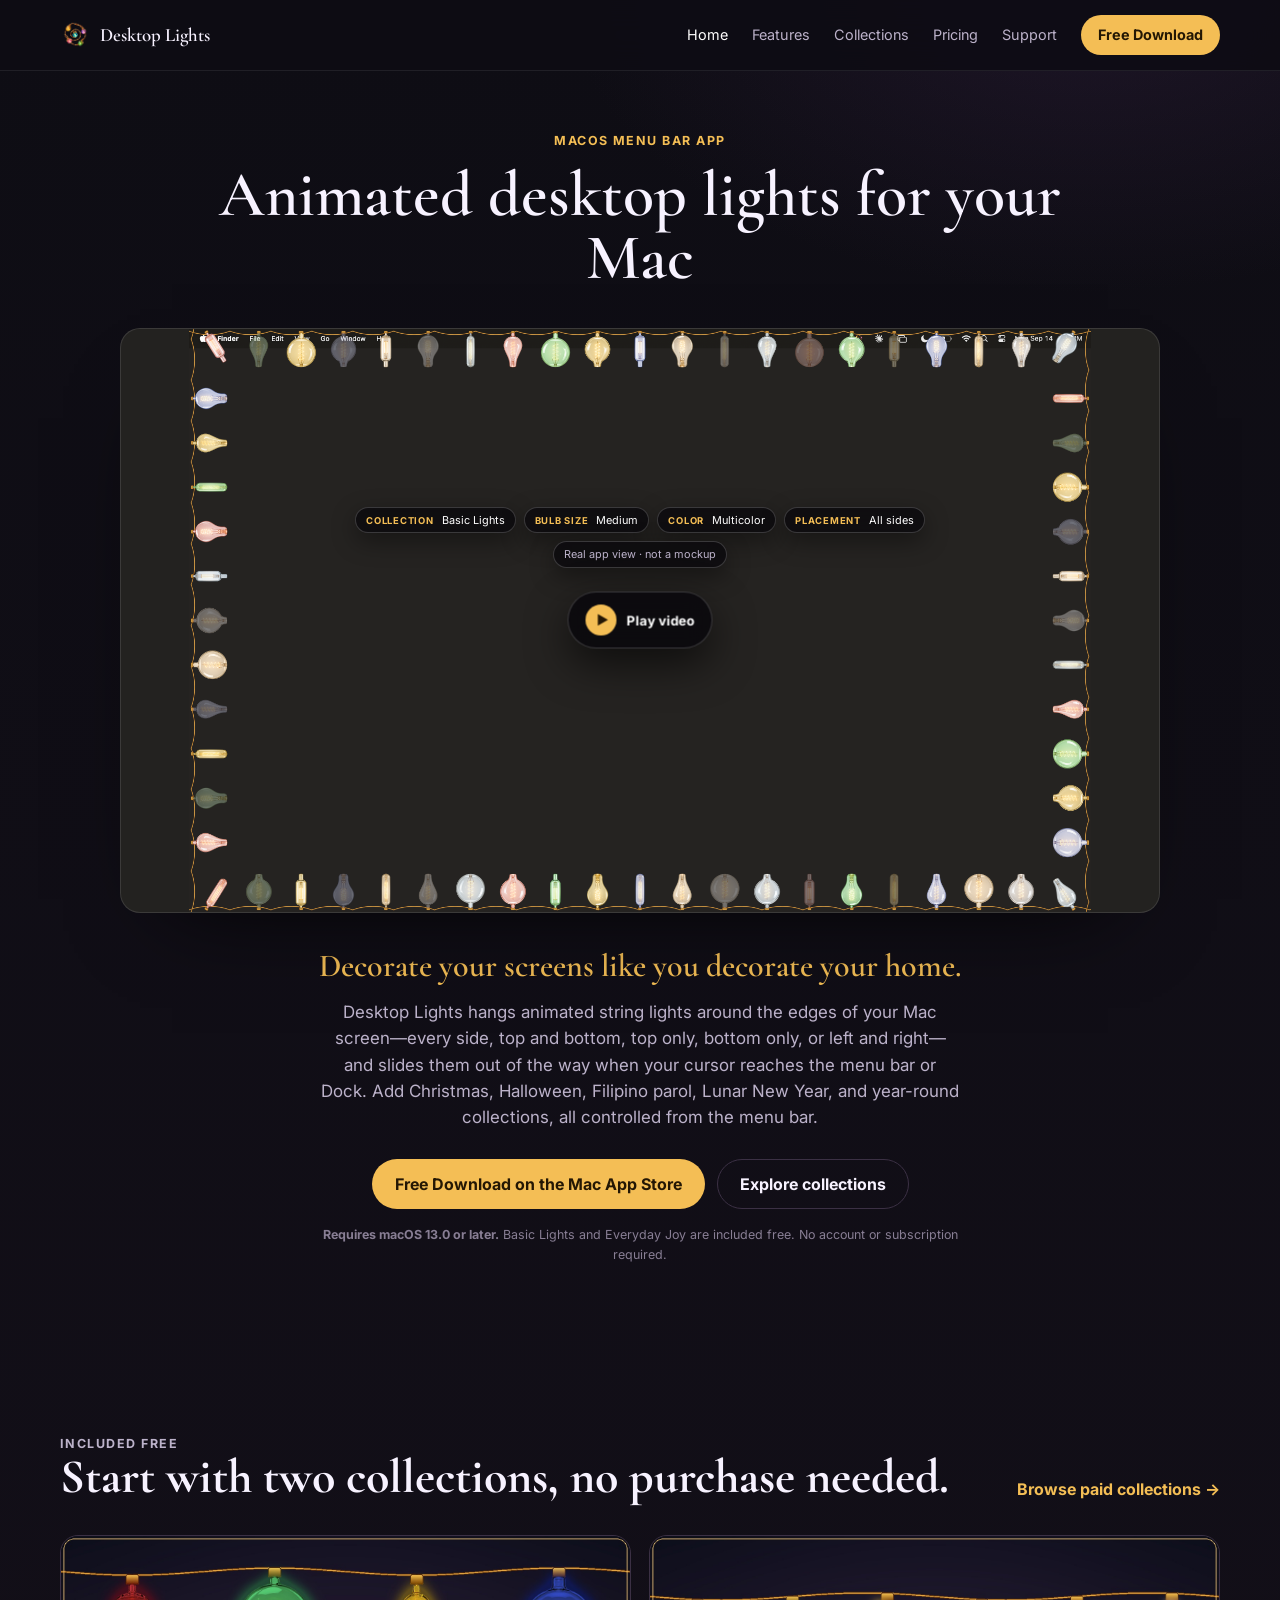
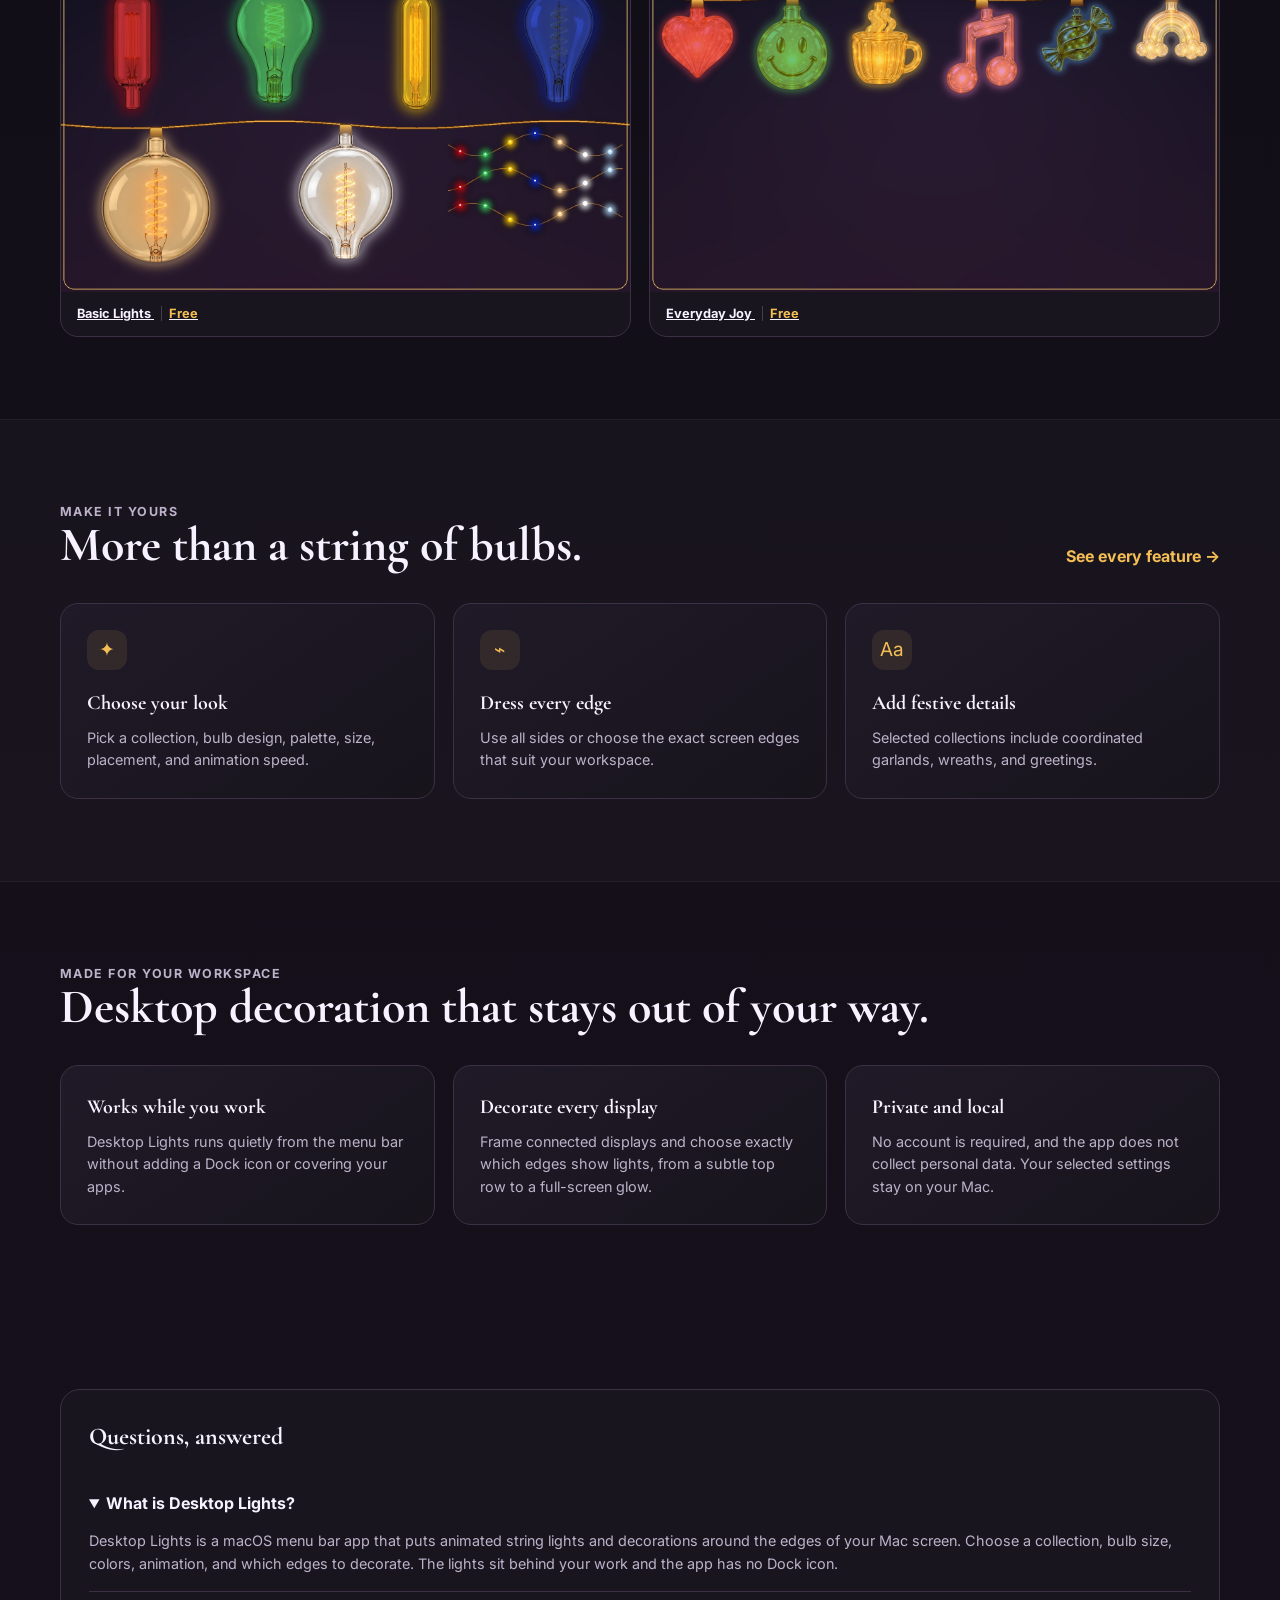
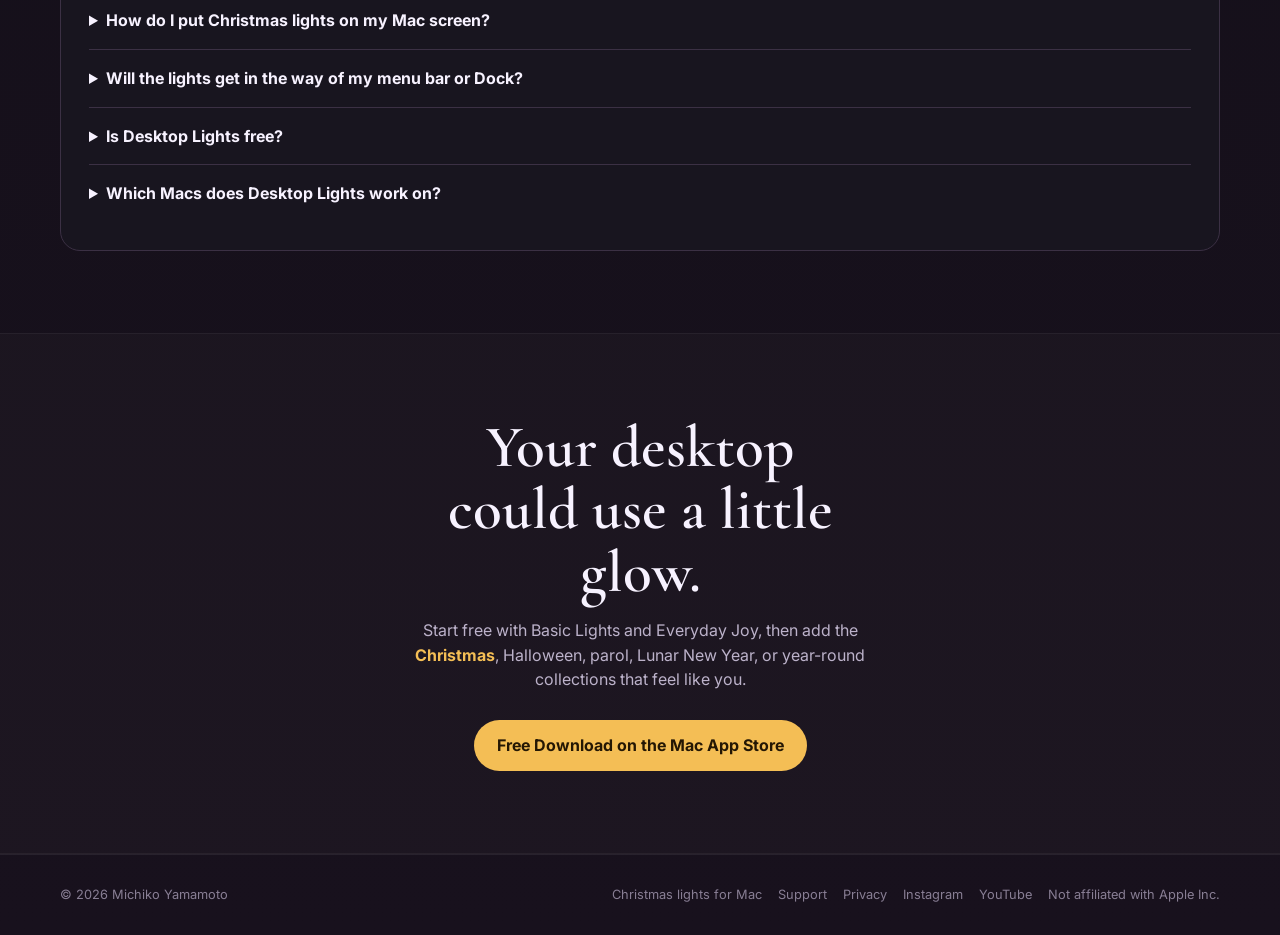
==== commit 838e702c: "Add files via upload" ====
--- a/index.html
+++ b/index.html
@@ -1,8 +1,8 @@
-<!doctype html><html lang="en"><head><meta charset="utf-8"><meta name="viewport" content="width=device-width,initial-scale=1"><meta name="apple-itunes-app" content="app-id=6809770698"><link rel="icon" type="image/png" sizes="64x64" href="images/favicon.png?v=2"><link rel="apple-touch-icon" sizes="512x512" href="images/apple-touch-icon.png?v=2"><title>Desktop Lights — Christmas &amp; String Lights for Your Mac Desktop</title><meta name="description" content="Put animated Christmas lights, string lights, Halloween decorations, and Filipino parols around the edges of your Mac screen. Free on the Mac App Store. Requires macOS 13 or later."><link rel="canonical" href="https://desktoplights.app/"><meta property="og:type" content="website"><meta property="og:site_name" content="Desktop Lights"><meta property="og:title" content="Desktop Lights — Christmas &amp; String Lights for Your Mac Desktop"><meta property="og:description" content="Animated Christmas lights, string lights, and seasonal decorations around the edges of your Mac screen. Free on the Mac App Store."><meta property="og:url" content="https://desktoplights.app/"><meta property="og:image" content="https://desktoplights.app/images/marketing/hero-poster.jpg"><meta property="og:image:alt" content="Desktop Lights decorating the edges of a Mac display"><meta name="twitter:card" content="summary_large_image"><meta name="twitter:title" content="Desktop Lights for Mac"><meta name="twitter:description" content="Animated Christmas lights, string lights, and seasonal decorations around the edges of your Mac screen."><meta name="twitter:image" content="https://desktoplights.app/images/marketing/hero-poster.jpg"><link rel="preconnect" href="https://fonts.googleapis.com"><link rel="preconnect" href="https://fonts.gstatic.com" crossorigin><link href="https://fonts.googleapis.com/css2?family=Cormorant+Garamond:wght@500;600;700&family=Inter:wght@400;600;700&display=swap" rel="stylesheet"><link rel="stylesheet" href="css/site.css"><script type="application/ld+json">{"@context":"https://schema.org","@graph":[{"@type":"WebSite","@id":"https://desktoplights.app/#website","url":"https://desktoplights.app/","name":"Desktop Lights","description":"Animated desktop decorations for Mac"},{"@type":"SoftwareApplication","@id":"https://desktoplights.app/#app","name":"Desktop Lights","url":"https://desktoplights.app/","downloadUrl":"https://apps.apple.com/app/6809770698","applicationCategory":"UtilitiesApplication","applicationSubCategory":"Desktop customization","operatingSystem":"macOS 13.0 or later","description":"A macOS menu bar app that puts animated string lights, Christmas and Halloween decorations, Filipino parols, Lunar New Year lanterns, garlands, and greetings around the edges of your Mac screen.","image":"https://desktoplights.app/images/apple-touch-icon.png","author":{"@type":"Person","name":"Michiko Yamamoto"},"offers":{"@type":"Offer","price":"0","priceCurrency":"USD","availability":"https://schema.org/InStock"},"featureList":["Animated string lights around the edges of the Mac screen","Five placement options: all sides, top and bottom, top only, bottom only, left and right","Lights slide away when the cursor approaches the menu bar or Dock","Christmas, Halloween, Filipino parol, and Lunar New Year collections","Garlands and greetings","Multiple display support","Custom colors, bulb sizes, animation patterns, and speed","Free with two included collections; no account or subscription"],"screenshot":"https://desktoplights.app/images/marketing/hero-poster.jpg"},{"@type":"FAQPage","mainEntity":[{"@type":"Question","name":"What is Desktop Lights?","acceptedAnswer":{"@type":"Answer","text":"Desktop Lights is a macOS menu bar app that puts animated string lights and decorations around the edges of your Mac screen. Choose a collection, bulb size, colors, animation, and which edges to decorate. The lights sit behind your work and the app has no Dock icon."}},{"@type":"Question","name":"How do I put Christmas lights on my Mac screen?","acceptedAnswer":{"@type":"Answer","text":"Download Desktop Lights free from the Mac App Store and open it from the menu bar. Basic Lights, included free, gives you classic multicolor string lights right away. For Christmas ornaments, garlands, and greetings, add Classic Christmas, Nordic Christmas, or the Filipino parol collections. See Christmas lights for Mac →"}},{"@type":"Question","name":"Will the lights get in the way of my menu bar or Dock?","acceptedAnswer":{"@type":"Answer","text":"No. When you move your cursor toward the menu bar or the Dock, the lights on that edge slide out of view, then settle back once you move away. You can also show lights on only the edges you choose."}},{"@type":"Question","name":"Is Desktop Lights free?","acceptedAnswer":{"@type":"Answer","text":"Yes. The app is free and includes two collections, Basic Lights and Everyday Joy, with all placement and animation controls. Additional collections are one-time in-app purchases of US$2.99–US$5.99 each. There is no subscription and no account. See pricing →"}},{"@type":"Question","name":"Which Macs does Desktop Lights work on?","acceptedAnswer":{"@type":"Answer","text":"Desktop Lights requires macOS 13 Ventura or later. It can decorate connected displays at the same time and has been tested with setups of up to two displays."}}],"@id":"https://desktoplights.app/#faq"},{"@type":"VideoObject","@id":"https://desktoplights.app/#video","name":"Desktop Lights for Mac — animated string lights around your screen","description":"Desktop Lights hangs animated string lights around the edges of your Mac screen — Christmas lights, Halloween decorations, Filipino parols and year-round designs — and runs from the menu bar while you work.","thumbnailUrl":["https://desktoplights.app/images/marketing/hero-poster.jpg","https://i.ytimg.com/vi/SuBbDDecrwI/hqdefault.jpg"],"uploadDate":"2026-10-29","embedUrl":"https://www.youtube-nocookie.com/embed/SuBbDDecrwI","contentUrl":"https://www.youtube.com/watch?v=SuBbDDecrwI","about":{"@id":"https://desktoplights.app/#app"}}]}</script></head><body>
+<!doctype html><html lang="en"><head><meta charset="utf-8"><meta name="viewport" content="width=device-width,initial-scale=1"><meta name="apple-itunes-app" content="app-id=6809770698"><link rel="icon" type="image/png" sizes="64x64" href="images/favicon.png?v=2"><link rel="apple-touch-icon" sizes="512x512" href="images/apple-touch-icon.png?v=2"><title>Desktop Lights — Christmas &amp; String Lights for Your Mac Desktop</title><meta name="description" content="Put animated Christmas lights, string lights, Halloween decorations, and Filipino parols around the edges of your Mac screen. Free on the Mac App Store. Requires macOS 13 or later."><link rel="canonical" href="https://desktoplights.app/"><meta property="og:type" content="website"><meta property="og:site_name" content="Desktop Lights"><meta property="og:title" content="Desktop Lights — Christmas &amp; String Lights for Your Mac Desktop"><meta property="og:description" content="Animated Christmas lights, string lights, and seasonal decorations around the edges of your Mac screen. Free on the Mac App Store."><meta property="og:url" content="https://desktoplights.app/"><meta property="og:image" content="https://desktoplights.app/images/marketing/hero-poster.jpg"><meta property="og:image:alt" content="Desktop Lights decorating the edges of a Mac display"><meta name="twitter:card" content="summary_large_image"><meta name="twitter:title" content="Desktop Lights for Mac"><meta name="twitter:description" content="Animated Christmas lights, string lights, and seasonal decorations around the edges of your Mac screen."><meta name="twitter:image" content="https://desktoplights.app/images/marketing/hero-poster.jpg"><link rel="preconnect" href="https://fonts.googleapis.com"><link rel="preconnect" href="https://fonts.gstatic.com" crossorigin><link href="https://fonts.googleapis.com/css2?family=Cormorant+Garamond:wght@500;600;700&family=Inter:wght@400;600;700&display=swap" rel="stylesheet"><link rel="stylesheet" href="css/site.css"><script type="application/ld+json">{"@context":"https://schema.org","@graph":[{"@type":"WebSite","@id":"https://desktoplights.app/#website","url":"https://desktoplights.app/","name":"Desktop Lights","description":"Animated desktop decorations for Mac"},{"@type":"SoftwareApplication","@id":"https://desktoplights.app/#app","name":"Desktop Lights","url":"https://desktoplights.app/","downloadUrl":"https://apps.apple.com/app/6809770698","applicationCategory":"UtilitiesApplication","applicationSubCategory":"Desktop customization","operatingSystem":"macOS 13.0 or later","description":"A macOS menu bar app that puts animated string lights, Christmas and Halloween decorations, Filipino parols, Lunar New Year lanterns, garlands, and greetings around the edges of your Mac screen.","image":"https://desktoplights.app/images/apple-touch-icon.png","author":{"@type":"Person","name":"Michiko Yamamoto","sameAs":["https://www.youtube.com/@michikosyamamoto"]},"offers":{"@type":"Offer","price":"0","priceCurrency":"USD","availability":"https://schema.org/InStock"},"featureList":["Animated string lights around the edges of the Mac screen","Five placement options: all sides, top and bottom, top only, bottom only, left and right","Lights slide away when the cursor approaches the menu bar or Dock","Christmas, Halloween, Filipino parol, and Lunar New Year collections","Garlands and greetings","Multiple display support","Custom colors, bulb sizes, animation patterns, and speed","Free with two included collections; no account or subscription"],"screenshot":"https://desktoplights.app/images/marketing/hero-poster.jpg","sameAs":["https://apps.apple.com/app/id6809770698","https://www.instagram.com/desktoplights.app/","https://www.youtube.com/watch?v=SuBbDDecrwI"]},{"@type":"FAQPage","mainEntity":[{"@type":"Question","name":"What is Desktop Lights?","acceptedAnswer":{"@type":"Answer","text":"Desktop Lights is a macOS menu bar app that puts animated string lights and decorations around the edges of your Mac screen. Choose a collection, bulb size, colors, animation, and which edges to decorate. The lights sit behind your work and the app has no Dock icon."}},{"@type":"Question","name":"How do I put Christmas lights on my Mac screen?","acceptedAnswer":{"@type":"Answer","text":"Download Desktop Lights free from the Mac App Store and open it from the menu bar. Basic Lights, included free, gives you classic multicolor string lights right away. For Christmas ornaments, garlands, and greetings, add Classic Christmas, Nordic Christmas, or the Filipino parol collections. See Christmas lights for Mac →"}},{"@type":"Question","name":"Will the lights get in the way of my menu bar or Dock?","acceptedAnswer":{"@type":"Answer","text":"No. When you move your cursor toward the menu bar or the Dock, the lights on that edge slide out of view, then settle back once you move away. You can also show lights on only the edges you choose."}},{"@type":"Question","name":"Is Desktop Lights free?","acceptedAnswer":{"@type":"Answer","text":"Yes. The app is free and includes two collections, Basic Lights and Everyday Joy, with all placement and animation controls. Additional collections are one-time in-app purchases of US$2.99–US$5.99 each. There is no subscription and no account. See pricing →"}},{"@type":"Question","name":"Which Macs does Desktop Lights work on?","acceptedAnswer":{"@type":"Answer","text":"Desktop Lights requires macOS 13 Ventura or later. It can decorate connected displays at the same time and has been tested with setups of up to two displays."}}],"@id":"https://desktoplights.app/#faq"},{"@type":"VideoObject","@id":"https://desktoplights.app/#video","name":"Desktop Lights for Mac — animated string lights around your screen","description":"Desktop Lights hangs animated string lights around the edges of your Mac screen — Christmas lights, Halloween decorations, Filipino parols and year-round designs — and runs from the menu bar while you work.","thumbnailUrl":"https://desktoplights.app/images/marketing/hero-poster.jpg","uploadDate":"2026-10-10","contentUrl":"https://desktoplights.app/videos/desktop-lights-reel.mp4","about":{"@id":"https://desktoplights.app/#app"},"duration":"PT20S"}]}</script></head><body>
 <header class="header"><nav class="wrap nav"><a class="brand" href="index.html">Desktop Lights</a><div class="nav-links"><a aria-current="page" href="index.html">Home</a><a href="features.html">Features</a><a href="collections.html">Collections</a><a href="pricing.html">Pricing</a><a href="support.html">Support</a><a class="nav-buy" href="https://apps.apple.com/app/6809770698" target="_blank" rel="noopener">Free Download</a></div></nav></header>
 <main><section class="hero hero-simple"><div class="wrap"><div class="hero-heading"><p class="kicker">macOS menu bar app</p><h1>Animated desktop lights for your Mac</h1></div><div class="hero-screen hero-screen-wide hero-video-cover video-ready" data-hero-trigger role="button" tabindex="0" aria-disabled="false" aria-label="Play the Desktop Lights for Mac video"><div class="hero-center-info"><div class="hero-video-meta" aria-label="Displayed configuration"><span><strong>Collection</strong> Basic Lights</span><span><strong>Bulb size</strong> Medium</span><span><strong>Color</strong> Multicolor</span><span><strong>Placement</strong> All sides</span></div><span class="hero-real-view">Real app view · not a mockup</span></div><span class="hero-play" data-video-play aria-hidden="true"><b>▶</b><em>Play video</em></span></div><div class="hero-details"><p class="tagline">Decorate your screens like you decorate your home.</p><p class="lede">Desktop Lights hangs animated string lights around the edges of your Mac screen—every side, top and bottom, top only, bottom only, or left and right—and slides them out of the way when your cursor reaches the menu bar or Dock. Add Christmas, Halloween, Filipino parol, Lunar New Year, and year-round collections, all controlled from the menu bar.</p><div class="actions"><a class="button primary" href="https://apps.apple.com/app/6809770698" target="_blank" rel="noopener">Free Download on the Mac App Store</a><a class="button" href="collections.html">Explore collections</a></div><p class="micro"><strong>Requires macOS 13.0 or later.</strong> Basic Lights and Everyday Joy are included free. No account or subscription required.</p></div></div></section>
 <section class="section"><div class="wrap"><div class="section-head"><div><p class="kicker">Included free</p><h2>Start with two collections, no purchase needed.</h2></div><a class="text-link" href="collections.html">Browse paid collections →</a></div><div class="showcase-row two"><a class="showcase" href="pricing.html"><span class="showcase-media"><img src="images/showcases/basic-lights.jpg" alt="Basic Lights collection"></span><span class="showcase-label">Basic Lights <em>Free</em></span></a><a class="showcase" href="pricing.html"><span class="showcase-media"><img src="images/showcases/everyday-joy.jpg" alt="Everyday Joy collection"></span><span class="showcase-label">Everyday Joy <em>Free</em></span></a></div></div></section>
 <section class="section alt"><div class="wrap"><div class="section-head"><div><p class="kicker">Make it yours</p><h2>More than a string of bulbs.</h2></div><a class="text-link" href="features.html">See every feature →</a></div><div class="feature-grid"><article class="feature"><div class="feature-icon">✦</div><h3>Choose your look</h3><p>Pick a collection, bulb design, palette, size, placement, and animation speed.</p></article><article class="feature"><div class="feature-icon">⌁</div><h3>Dress every edge</h3><p>Use all sides or choose the exact screen edges that suit your workspace.</p></article><article class="feature"><div class="feature-icon">Aa</div><h3>Add festive details</h3><p>Selected collections include coordinated garlands, wreaths, and greetings.</p></article></div></div></section>
 <section class="section"><div class="wrap"><div class="section-head"><div><p class="kicker">Made for your workspace</p><h2>Desktop decoration that stays out of your way.</h2></div></div><div class="feature-grid"><article class="feature"><h3>Works while you work</h3><p>Desktop Lights runs quietly from the menu bar without adding a Dock icon or covering your apps.</p></article><article class="feature"><h3>Decorate every display</h3><p>Frame connected displays and choose exactly which edges show lights, from a subtle top row to a full-screen glow.</p></article><article class="feature"><h3>Private and local</h3><p>No account is required, and the app does not collect personal data. Your selected settings stay on your Mac.</p></article></div></div></section><section class="section" id="faq"><div class="wrap"><div class="faq"><h2>Questions, answered</h2><details open><summary>What is Desktop Lights?</summary><p>Desktop Lights is a macOS menu bar app that puts animated string lights and decorations around the edges of your Mac screen. Choose a collection, bulb size, colors, animation, and which edges to decorate. The lights sit behind your work and the app has no Dock icon.</p></details><details><summary>How do I put Christmas lights on my Mac screen?</summary><p>Download Desktop Lights free from the Mac App Store and open it from the menu bar. Basic Lights, included free, gives you classic multicolor string lights right away. For Christmas ornaments, garlands, and greetings, add Classic Christmas, Nordic Christmas, or the Filipino parol collections. <a class="text-link" href="christmas-lights-for-mac.html">See Christmas lights for Mac →</a></p></details><details><summary>Will the lights get in the way of my menu bar or Dock?</summary><p>No. When you move your cursor toward the menu bar or the Dock, the lights on that edge slide out of view, then settle back once you move away. You can also show lights on only the edges you choose.</p></details><details><summary>Is Desktop Lights free?</summary><p>Yes. The app is free and includes two collections, Basic Lights and Everyday Joy, with all placement and animation controls. Additional collections are one-time in-app purchases of US$2.99–US$5.99 each. There is no subscription and no account. <a class="text-link" href="pricing.html">See pricing →</a></p></details><details><summary>Which Macs does Desktop Lights work on?</summary><p>Desktop Lights requires macOS 13 Ventura or later. It can decorate connected displays at the same time and has been tested with setups of up to two displays.</p></details></div></div></section><section class="section alt closing"><div class="wrap"><h2>Your desktop could use a little glow.</h2><p>Start free with Basic Lights and Everyday Joy, then add the <a class="text-link" href="christmas-lights-for-mac.html">Christmas</a>, Halloween, parol, Lunar New Year, or year-round collections that feel like you.</p><div class="actions"><a class="button primary" href="https://apps.apple.com/app/6809770698" target="_blank" rel="noopener">Free Download on the Mac App Store</a></div></div></section></main>
-<div class="lightbox" data-lightbox hidden><div class="lightbox-backdrop" data-lightbox-close></div><div class="lightbox-inner"><button type="button" class="lightbox-close" data-lightbox-close aria-label="Close video">✕</button><div class="lightbox-video" data-youtube-player data-youtube-id="SuBbDDecrwI"></div></div></div>
-<footer class="footer"><div class="wrap footer-inner"><span>© 2026 Michiko Yamamoto</span><div class="footer-links"><a href="christmas-lights-for-mac.html">Christmas lights for Mac</a><a href="support.html">Support</a><a href="privacy.html">Privacy</a><span>Not affiliated with Apple Inc.</span></div></div></footer><script src="js/site.js"></script></body></html>
+<div class="lightbox" data-lightbox hidden><div class="lightbox-backdrop" data-lightbox-close></div><div class="lightbox-inner"><button type="button" class="lightbox-close" data-lightbox-close aria-label="Close video">✕</button><video class="lightbox-video" controls loop playsinline preload="none" poster="images/marketing/hero-poster.jpg"><source src="videos/desktop-lights-reel.mp4" type="video/mp4"></video></div></div>
+<footer class="footer"><div class="wrap footer-inner"><span>© 2026 Michiko Yamamoto</span><div class="footer-links"><a href="christmas-lights-for-mac.html">Christmas lights for Mac</a><a href="support.html">Support</a><a href="privacy.html">Privacy</a><a href="https://www.instagram.com/desktoplights.app/" target="_blank" rel="me noopener">Instagram</a><a href="https://www.youtube.com/watch?v=SuBbDDecrwI" target="_blank" rel="noopener">YouTube</a><span>Not affiliated with Apple Inc.</span></div></div></footer><script src="js/site.js"></script></body></html>
